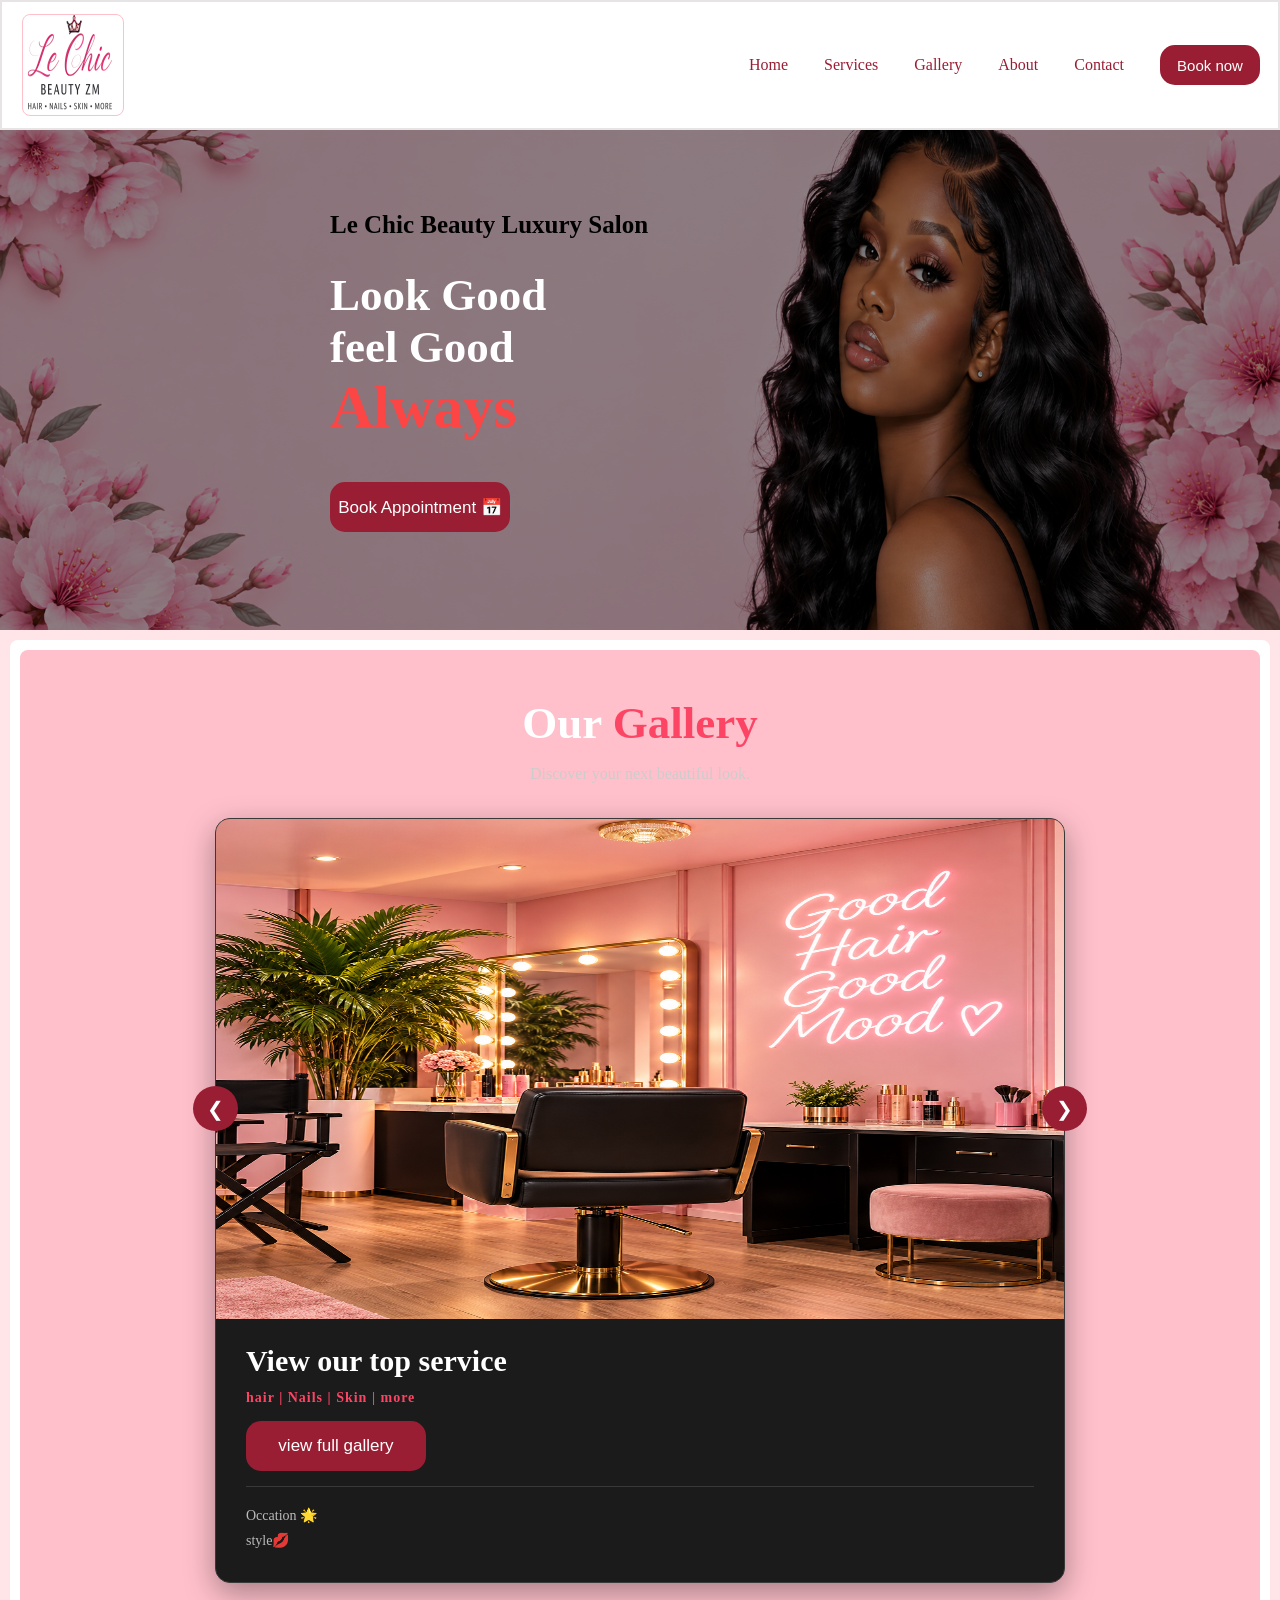
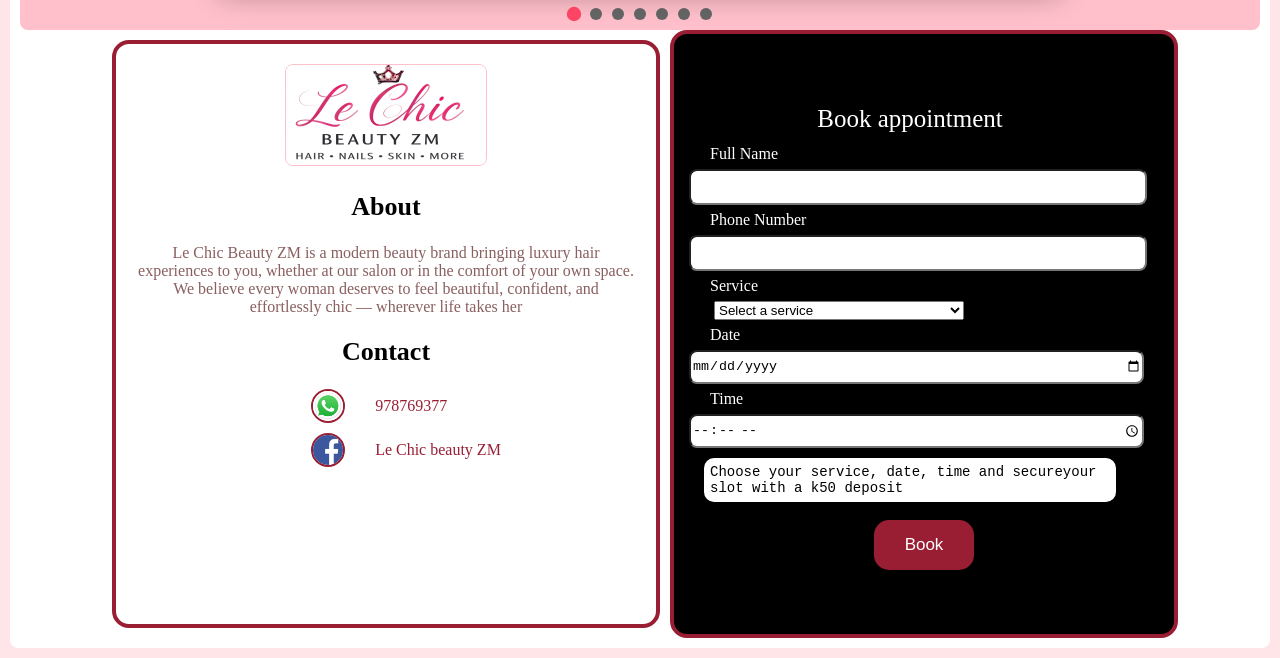
==== index.html @ e34fe9d0 "Add files via upload" ====
<!DOCTYPE html>
<html>
<head>

	<meta charset="utf-8">
	<meta name="viewport" content="width=device-width, initial-scale=1">
	<title>salon</title>
	<link rel="stylesheet" type="text/css" href="Css/nav.css">
	<link rel="stylesheet" type="text/css" href="Css/intro.css">
	<link rel="stylesheet" type="text/css" href="Css/form.css">
	<link rel="stylesheet" type="text/css" href="Css/body.css">
	<link rel="stylesheet" type="text/css" href="Css/slide.css">
</head>
<body>



	<div class="nav">

		<div class="logo">
			
		</div>

		<a href="#bookingForm"><button class="btn4">Book now</button></a>

	<ul>
		<li><a href="#home">Home</a></li>
		<li><a href="#ser">Services</a></li>
		<li><a href="#ga">Gallery</a></li>
		<li><a href="#about">About</a></li>
		<li><a href="#contant">Contact</a></li>
		<li><a href="#bookingForm"><button class="btn3">Book now</button></a></li>
	
	</ul>
	
	<div class="drop">


		<button class="dropbtn">=</button>

		<div class="content">
			<a href="#home">Home</a>
			<a href="#ser">Services</a>
			<a href="#ga">Gallery</a>
			<a href="#about">About</a>
			<a href="#contact">Contact</a>
		</div>

	</div>

	
	</div>
	



	<div class="intro">
		

		<div class="overlay reveal">
			<h2>
				Le Chic Beauty Luxury Salon
			</h2>
			<h1>
				Look Good
				<br>
				feel Good
			</h1>
			<h1 class="style">
				Always
			</h1>

			<a href="#bookingForm"><button class="btn1">Book Appointment 📅 </button></a>
	
		</div>
	</div>




<div class="box1">


	




	
<!-- BEAUTY GALLERY -->
<section class="gallery-section" id="ga">

    <div class="gallery-heading">
        <h2>Our <span>Gallery</span></h2>
        <p>Discover your next beautiful look.</p>
    </div>

    <div class="gallery-wrapper">

        <!-- Previous button -->
        <button class="gallery-btn prev"
                id="prevBtn"
                aria-label="Previous picture">
            &#10094;
        </button>

        <!-- Gallery card -->
        <div class="gallery-card" id="galleryCard">

            <img
                id="galleryImage"
                src="pics/1.png"
                alt="Elegant hairstyle"
            >

            <div class="gallery-info">

                <h3 id="galleryTitle">View our top service</h3>

                <span class="gallery-category"
                      id="galleryCategory">
                    hair | Nails | Skin | more
                </span>

                <p id="galleryDescription">
                    <button class="btn1"> 
						view full gallery
					</button>
                </p>

                <div class="gallery-details">
                    <p id="gallerySuitable">
                      Occation 🌟
                    </p>

                    <p id="galleryDuration">
                        style💋
                    </p>
                </div>

            </div>
        </div>

        <!-- Next button -->
        <button class="gallery-btn next"
                id="nextBtn"
                aria-label="Next picture">
            &#10095;
        </button>

    </div>

    <!-- Navigation dots -->
    <div class="gallery-dots" id="galleryDots"></div>

</section>









	<div class="box3  reveal">
		<center>
		<img src="pics/logo.jpg">

		<h2 class="bok5" id="About">
			About
		</h2>
		<p>
			Le Chic Beauty ZM is a modern beauty 
			brand bringing luxury hair experiences
			to you, whether at our salon or in the
			comfort of your own space. We believe 
			every woman deserves to feel beautiful,
			confident, and
		    effortlessly chic — wherever life takes her
		</p>
		<h2 class="bok5" id="contact">
			Contact
		</h2>
		<ul>
			<li>
				<a href=""> <img src="pics/app.jpg"> <font size="3">978769377</font></a>
				<a href=""> <img src="pics/fb.png"> <font size="3">Le Chic beauty ZM </font></a>
			</li>
		</ul>
	</center>
		
	</div>


	

	<div class="box2  reveal">

		<form id="bookingForm">

			<label class="bok">Book appointment</label>

			<label>Full Name</label>
			<input type="text" id="name" required>
		
			<label>Phone Number</label>
			<input type="tel" id="phone" required>
		
			<label>Service</label>
			<select id="service" required>
				<option value="">Select a service</option>
				<option value="Consultation">Consultation</option>
				<option value="General Appointment">General Appointment</option>
				<option value="Follow-up">Follow-up</option>
			</select>
		
			<label>Date</label>
			<input type="date" id="date" required>
		
			<label>Time</label>
			<input type="time" id="time" required>

			<label class="bok3">
				Choose your service, date, time and secureyour slot with a k50 deposit
			</label>
	<br>	

	<center>
			<button class="btn2" type="submit">
				Book 
			</button>
	</center>
		</form>
	</div>






	<!--<div class="box4  reveal">
		<h2 class="bok5" id="contact">
			Contact
		</h2>
		<ul>
			<li>
				<a href=""> <img src="pics/app.jpg"> <font size="3">0978666213</font></a>
				<a href=""> <img src="pics/fb.png"> <font size="3">Dalitso Shapi</font></a>
			</li>
		</ul>

		<img src="pics/1.png">
		
	</div>-->
	
	
	


</div>














<script>
	
const galleryItems = [



{
        image: "pics/1.jpg",
        title: "gallery",
        category: "BODY WAVE BRAIDS",
        description:
        "",
        suitable:
         "Perfect for: weddings",
        duration:
            "Style: Elegant and sophisticated"
    },

    {
        image: "pics/body wave braids.jpg",
        title: " BODY WAVE BRAID",
        category: "braids",
        description:
        "Neatly styled braids that combine beauty and versatility.",
      
        suitable:
         "Perfect for: weddings",
        duration:
            "Style: Elegant and sophisticated"
    },

    {
        image: "pics/bulky boho braids.jpg",
        title: "Bulky boho braids",
        category: "braids",
        description:
            "Neatly styled braids  fashionable look.",
        suitable:
            "Perfect for: Everyday wear and holidays",
        duration:
            "Style: Protective and versatile"
    },

    {
        image: "pics/island twist.jpg",
        title: "TWIST BRAIDS",
        category: "TWISTS",
        description:
            "ISLAND TWIST BRAIDS giving you a look that is easy to personalise..",
        suitable:
            "Perfect for: Parties and celebrations",
        duration:
            "Style: Soft radiant"
    },



    {
        image: "pics/soft locs.jpg",
        title: "Locs",
        category: "Soft Locs",
        description:
            "Beautifully styled Locs style.",
        suitable:
            "Perfect for: special occasions",
        duration:
            "Style: Elegant and personalised"
    },

    {
        image: "pics/spanish curl braids.jpg",
        title: "Spanish curl braids",
        category: "curl braids",
        description:
            "Beautifully styled braids .",
        suitable:
            "Perfect for: special occasions",
        duration:
            "Style: Elegant and personalised"
    },

    {
        image: "pics/app.jpg",
        title: "Contact",
        category: "0978769377",
        description:
        "",
        suitable:
         "Perfect for: weddings",
        duration:
            "Style: Elegant and sophisticated"
    },







];

let currentSlide = 0;

const galleryImage = document.getElementById("galleryImage");
const galleryTitle = document.getElementById("galleryTitle");
const galleryCategory = document.getElementById("galleryCategory");
const galleryDescription =
    document.getElementById("galleryDescription");
const gallerySuitable = document.getElementById("gallerySuitable");
const galleryDuration = document.getElementById("galleryDuration");
const galleryDots = document.getElementById("galleryDots");

function showSlide(index) {

    currentSlide =
        (index + galleryItems.length) % galleryItems.length;

    const item = galleryItems[currentSlide];

    galleryImage.style.opacity = "0";

    const newImage = new Image();

    newImage.onload = function () {

        galleryImage.src = item.image;
        galleryImage.alt = item.title;

        galleryTitle.textContent = item.title;
        galleryCategory.textContent = item.category;
        galleryDescription.textContent = item.description;
        gallerySuitable.textContent = item.suitable;
        galleryDuration.textContent = item.duration;

        galleryImage.style.opacity = "1";
    };

    newImage.onerror = function () {
        galleryImage.style.opacity = "1";
        console.warn("Could not load gallery image:", item.image);
    };

    newImage.src = item.image;

    // Update the active navigation dot
    document.querySelectorAll(".gallery-dot").forEach(
        (dot, i) => {
            dot.classList.toggle(
                "active",
                i === currentSlide
            );
        }
    );
}

// Automatically create navigation dots
galleryItems.forEach((item, index) => {

    const dot = document.createElement("button");

    dot.className = "gallery-dot";
    dot.setAttribute(
        "aria-label",
        "Show gallery picture " + (index + 1)
    );

    dot.addEventListener("click", function () {
        showSlide(index);
    });

    galleryDots.appendChild(dot);
});

// Previous and next buttons
document.getElementById("prevBtn").addEventListener(
    "click",
    function () {
        showSlide(currentSlide - 1);
    }
);

document.getElementById("nextBtn").addEventListener(
    "click",
    function () {
        showSlide(currentSlide + 1);
    }
);

// Swipe support for phones and tablets
const galleryCard = document.getElementById("galleryCard");

let touchStartX = 0;
let touchStartY = 0;

galleryCard.addEventListener("touchstart", function (event) {
    touchStartX = event.changedTouches[0].clientX;
    touchStartY = event.changedTouches[0].clientY;
}, { passive: true });

galleryCard.addEventListener("touchend", function (event) {

    const touchEndX = event.changedTouches[0].clientX;
    const touchEndY = event.changedTouches[0].clientY;

    const differenceX = touchEndX - touchStartX;
    const differenceY = touchEndY - touchStartY;

    // Only change slides for a clear horizontal swipe
    if (
        Math.abs(differenceX) > 50 &&
        Math.abs(differenceX) > Math.abs(differenceY)
    ) {
        showSlide(
            currentSlide + (differenceX < 0 ? 1 : -1)
        );
    }
}, { passive: true });

// Display the first gallery picture
showSlide(0);

</script>






















	
	<script>
	
	
		document.getElementById("bookingForm").addEventListener("submit", function(e) {
	
			e.preventDefault();
		
			const name = document.getElementById("name").value;
			const phone = document.getElementById("phone").value;
			const service = document.getElementById("service").value;
			const date = document.getElementById("date").value;
			const time = document.getElementById("time").value;
		
			const whatsappNumber = "260978769377";
		
			const text = `
		Hello, I would like to book an appointment.
		
		Name: ${name}
		Phone: ${phone}
		Service: ${service}
		Date: ${date}
		Time: ${time}
		
		Please confirm my appointment.
		`;
		
			const whatsappURL =
				`https://wa.me/${whatsappNumber}?text=${encodeURIComponent(text)}`;
		
			window.open(whatsappURL, "_blank");
		});
	



	</script>



<script>
	
	const observer = new IntersectionObserver((entries) => {
		entries.forEach((entry) => {
			if (entry.isIntersecting) {
				entry.target.classList.add("active");
			}
		});
	}, {
		threshold: 0.15
	});
	
	document.querySelectorAll(".reveal").forEach((element) => {
		observer.observe(element);
	});
	</script>
	



</body>
</html>
---- Css/nav.css ----
.nav{
	display: flex;
	justify-content: space-between;
	align-items: center;
	background: white;
    width: 100%;
    height: 130px;
    border: 2px solid rgb(230, 228, 228);
	position: relative;
    z-index: 1000;
    box-sizing: border-box;
}

.nav ul{
    display: flex; 
	justify-content: center;
	align-items: center;
}

.nav ul li{
    margin: 18px;
    list-style: none;
}

.nav ul li a{
    text-decoration: none;
	color: rgb(153, 30, 51);
	transition: 0.2s ease-in-out;

}
.nav ul li a:hover{
	color: white;
	background: rgb(153, 30, 51);
	border-radius: 2px;
	padding: 1px;
	padding-right: 6px 6px;
	text-transform: uppercase;
}

.nav ul li .btn3{
	width: 100px;
    height: 40px;
    background-color: rgb(153, 30, 51);
    border: 0;
    color: white;
    font-size: 15px;
    border-radius: 15px;
    transition: 0.2s ease-in-out;
}

.nav ul li .btn3:hover{
    background: white;
    color: black;
    border: 1px solid rgb(153, 30, 51);
 }






.logo{
    margin-left: 20px;
    width: 100px;
    height: 100px;
    background-image: url("../pics/logo.jpg");
    background-size: contain;
    background-position: center;
	border: 1px solid pink;
	border-radius: 8px;
}



.drop{
	position: relative;
	display:inline-block;
	z-index: 1001;
}

.dropbtn{
	position: relative;
    z-index: 1002;

    margin-right: 20px;
	background:  rgb(153, 30, 51);
	color: white;
	padding: 15px 50px;
	font-size: 16px;
	border: 1px solid white;
	border-radius: 15px;
	cursor: pointer;
	transition: 0.2s;
}

.dropbtn:hover{
	border: 1px solid black;
	background: white;
	color: rgb(0, 0, 0);
}

.content{
	display: none;
	position: absolute;
	background:  rgb(153, 30, 51);
	min-width: 108px;
	min-height: 100px;
	border: 1px solid white;


}

.content a{
	color: white;
	padding: 10px 15px;
	text-decoration: none;
	display: block;
	text-align: left;
	transition: 1s;
}

.content a:hover{
	background: white;
	color: black;
	transition: 1s;
}


.drop:hover .content{
	display: block;
}





@media screen and (min-width: 800px) and (max-width: 1700px) {
 
    .drop{
		display: none;
        transform: none;	
	}
	.btn4{
		display: none;
		transform: none;
	}
}




@media screen and (max-width: 799px) {
 
    .nav ul{
		display: none;
        transform: none;	
	}

.nav .btn4{
	    width: 60px;
		height: 30px;
		background-color: rgb(153, 30, 51);
		border: 0;
		color: white;
		font-size: 10px;
		border-radius: 15px;
		transition: 0.2s ease-in-out;
	}
}






@media (max-width:370px)
{
	.dropbtn{
		padding: 4px 10px;
		
	}

	.logo{
	color: white;
	font-weight: bold;
	font-size: 1.0em;
    }


}


@media (max-width:390px)
{
	.dropbtn{
		padding: 6px 20px;
		
	}

	.logo{
	color: white;
	font-weight: bold;
	font-size: 1.1em;
    }


}




@media (max-width:564px)
{
	.dropbtn{
		padding: 10px 35px;
		border-radius: 8px;
		
	}

	.content{
		margin-right: 50px;
		min-width: 180px;
		min-height: 100px;
		border: 1px solid white;
	
	
	}

	.logo{
		margin-left: 20px;
		width: 80px;
		height: 80px;

	
    }
	.nav{
		height: 100px;
	}


}


@media (max-width:464px)
{
	.dropbtn{
		padding: 6px 30px;
		
	}




}

@media (max-width:394px)
{
	.dropbtn{
		padding: 8px 35px;
		
	}

	.content{
		margin-right: 50px;
		min-width: 60px;
		min-height: 100px;
		border: 1px solid white;
	}
	
	.logo{
		margin-left: 20px;
		width: 60px;
		height: 60px;

	
    }
	.nav{
		height: 80px;
	}



}



@media (max-width:354px)
{
	.dropbtn{
		padding: 8px 30px;
		
	}

	.content{
		margin-right: 50px;
		min-width: 60px;
		min-height: 100px;
		border: 1px solid white;
	}
	
	.logo{
		margin-left: 20px;
		width: 50px;
		height: 50px;

	
    }
	.nav{
		height: 80px;
	}



}
---- Css/intro.css ----
.intro {
    position: relative;
    width: 100%;
    height: 500px;

    background-image: url("../pics/back2.png");
    background-size: cover;
    background-position: center;
    background-color: black;

    overflow: hidden;
}

/* Dark layer over the background image only */
.intro::before {
    content: "";
    position: absolute;
    inset: 0;

    background: rgba(0, 0, 0, 0.45);

    z-index: 1;
}

/* Text and button overlay */
.overlay {
    position: absolute;
    top: 30px;
    left: 300px;
    transform: translateY(-50%);

    padding: 30px;
    z-index: 2;

    max-width: 80%;
    box-sizing: border-box;
}






h1{
    font-family: Castellar;
    font-size: 45px;
    color: white;
}

h2{
    color: rgb(0, 0, 0);
    font-family: Cambria Math;
    font-size: 25px;
}

.style{
    margin-top: -30px;
    color: rgb(252, 69, 69);
    font-family: Segoe Script;
    font-size: 60px;
}


.btn1{
    width: 180px;
    height: 50px;
    background-color: rgb(153, 30, 51);
    border: 0;
    color: white;
    font-size: 17px;
    border-radius: 15px;
    transition: 0.2s ease-in-out;
}

 .btn1:hover{
    background: white;
    color: black;
    border: 2px solid rgb(153, 30, 51);
 }


/* Initial animation state */
.reveal {
    opacity: 0;
    transform: translateY(40px);
    transition:
        opacity 0.8s ease,
        transform 0.8s ease;
}

/* Final state */
.reveal.active {
    opacity: 1;
    transform: translateY(0);
}





@media (max-width:1080px){

 
    .overlay{
        position: absolute;
        top: 30px;
        left: 200px;
    
    }
    h1{
        font-family: Castellar;
        font-size: 40px;
    }
    
    h2{
        font-family: Cambria Math;
        font-size: 20px;
    }
    
    .style{
        color: rgb(252, 69, 69);
        font-family: Segoe Script;
        font-size: 60px;
    }
    
}







@media (max-width:820px){

 
    .overlay{
        position: absolute;
        top: 30;
        left: 150px;
    
    }
    h1{
        font-family: Castellar;
        font-size: 40px;
    }
    
    h2{
        font-family: Cambria Math;
        font-size: 20px;
    }
    
    .style{
        color: rgb(252, 69, 69);
        font-family: Segoe Script;
        font-size: 60px;
    }
    
}




@media (max-width:770px){
    .intro{
        min-width: 80%;
        width: 100%;
        height: 500px;
        background-image: url("../pics/back1.png");
        background-size: cover;
        background-position: center;
    }

    .overlay{
        position: absolute;
        top: 30px;
        left: 5%;
    
    }
    h1{
        font-family: Castellar;
        font-size: 35px;
    }
    
    h2{
        font-family: Cambria Math;
        font-size: 20px;
    }
    
    .style{
        color: rgb(252, 69, 69);
        font-family: Segoe Script;
        font-size: 60px;
    }


    
}



@media (max-width:584px){
    .intro{
        min-width: 80%;
        width: 100%;
        height: 470px;
        background-image: url("../pics/back1.png");
        background-size: cover;
        background-position: center;
    }

    .overlay{
        position: absolute;
        top: 30px;
        left: 4%;
    
    }
    h1{
        font-family: Castellar;
        font-size: 30px;
    }
    
    h2{
        font-family: Cambria Math;
        font-size: 15px;
    }
    
    .style{
        color: rgb(252, 69, 69);
        font-family: Segoe Script;
        font-size: 50px;
    }

    .btn1{
        width: 150px;
        height: 45px;
        font-size: 14px;
    
    }


 
}





@media (max-width:534px){
    .intro{
        min-width: 80%;
        width: 100%;
        height: 440px;
        background-image: url("../pics/back1.png");
        background-size: cover;
        background-position: center;
    }

    .overlay{
        position: absolute;
        top: 35px;
        left: 0;
    
    }
    h1{
        font-family: Castellar;
        font-size: 25px;
    }
    
    h2{
        font-family: Cambria Math;
        font-size: 15px;
    }
    
    .style{
        color: rgb(252, 69, 69);
        font-family: Segoe Script;
        font-size: 40px;
    }

 
}



@media (max-width:474px){
    .intro{
        min-width: 80%;
        width: 100%;
        height: 430px;
        background-image: url("../pics/back1.png");
        background-size: cover;
        background-position: center;
    }

    .overlay{
        position: absolute;
        top: 35px;
        left: 0;
    
    }
    h1{
        font-family: Castellar;
        font-size: 20px;
    }
    
    h2{
        font-family: Cambria Math;
        font-size: 10px;
    }
    
    .style{
        color: rgb(252, 69, 69);
        font-family: Segoe Script;
        font-size: 30px;
        margin-top: -20px;
    }

    
    .btn1{
        width: 130px;
        height: 45px;
        font-size: 12px;
    
    }

 
}




@media (max-width:404px){
    .intro{
        min-width: 80%;
        width: 100%;
        height: 400px;
        background-image: url("../pics/back1.png");
        background-size: cover;
        background-position: center;
    }

    .overlay{
        position: absolute;
        top: 80px;
        left: 0;
    
    }
    h1{
        font-family: Castellar;
        font-size: 18px;
    }
    
    h2{
        font-family: Cambria Math;
        font-size: 11px;
    }
    
    .style{
        color: rgb(252, 69, 69);
        font-family: Segoe Script;
        font-size: 30px;
        margin-top: -18px;
    }

    
    .btn1{
        width: 130px;
        height: 30px;
        font-size: 10px;
    
    }

 
}



@media (max-width:380px){
    .intro{
        min-width: 80%;
        width: 100%;
        height: 450px;
        background-image: url("../pics/back1.png");
        background-size: cover;
        background-position: center;
    }

    .overlay{
        position: absolute;
        top: 100px;
        left: 1px;
    
    }
    h1{
        font-family: Castellar;
        font-size: 18px;
    }
    
    h2{
        font-family: Cambria Math;
        font-size: 10px;
    }
    
    .style{
        color: rgb(252, 69, 69);
        font-family: Segoe Script;
        font-size: 25px;
        margin-top: -10px;
    }

    
    .btn1{
        width: 110px;
        height: 35px;
        font-size: 10px;
        margin-left: -10px;
        margin-top: -10px;
    
    }

 
}
---- Css/form.css ----
.box1{
    display: flex;
    justify-content: center;
    flex-wrap: wrap;
    margin-top: 15px;
    margin-left: 5px;
    margin: 10px;
    background: white;
    border-radius: 8px;
    padding: 10px;

}

.box2{
    max-width: 500px;
    border: 4px solid rgb(153, 30, 51);
    display: flex;
    justify-content: center;
    align-items: center;
    border-radius: 17px;
    height: 600px;
    background-color: rgb(0, 0, 0);
    color: white;
}

.box3{
    display: inline-block;
    justify-self: center;
    align-items: center;
    padding: 20px;
    margin: 10px;
    max-width: 500px;
    background: rgb(255, 255, 255);
    color: rgb(138, 95, 95);
    border: 4px solid rgb(153, 30, 51);
    border-radius: 17px;
}

.box3 img{
    border: 1px solid pink;
    border-radius: 8px;
}

.box3 ul{
    display: grid;
    justify-content: center;
    align-items: center;

}

.box3 ul li{
    list-style: none;
    display: grid;
    gap: 10px;
}

.box3 ul li a{
    text-decoration: none;
    display: flex;
    align-items: center;
    gap: 30px;
    color: rgb(153, 30, 51);
}

.box3 ul li a img{
    width: 30px;
    height: 30px;
    border-radius: 80px;
    border: 2px solid rgb(153, 30, 51) ;
}



.box3 img{
    width: 200px;
    height: 100px;

}

.box3 .bok5{
    font-size: 26px;
}

.bok{
    display: flex;
    justify-content: center;
    font-family: Cambria Math;
    font-size: 25px;
}

.bok2{

    font-family: Cambria Math;
    font-size: 14px;
    width: 399px;
}

.bok3{
    display: flex;
    justify-content: center;
    align-items: center;
    background: white;
    margin-top: 10px;
    border-radius: 10px;
    color: black;
    font-family: 'Courier New';
    font-size: 14px;
    width: 399px;
}

.box2 form{
    display: grid;

}

.box2 form .btn2{
    width: 100px;
    height: 50px;
    background-color: rgb(153, 30, 51);
    border: 0;
    font-size: 17px;
    border-radius: 15px;
    color: white;
    transition: 0.2s ease-in-out;

}

.box2 form .btn2:hover{
    background: white;
    color: black;
    border: 1px solid black;
 }


.box2 form label{
    padding: 6px;
}

.box2 label{
    width: 80%;
    margin-left: 30px;
}

.box2 input{
    width: 90%;
    height: 30px;
    margin-left: 15px;
    border-radius: 8px;
    background: white ;
    color: black;

}

.box2 select{
    width: 50%;
    margin-left: 40px;
}


.box2 textarea{
    width: 50%;
    margin-left: 40px;
}




/* Initial animation state */
.reveal {
    opacity: 0;
    transform: translateY(40px);
    transition:
        opacity 0.8s ease,
        transform 0.8s ease;
}

/* Final state */
.reveal.active {
    opacity: 1;
    transform: translateY(0);
}
---- Css/body.css ----
body{
    background: rgb(255, 228, 232);
    padding: 0;
    margin: 0;
}

html {
    scroll-behavior: smooth;
}

.box2 form{
    scroll-margin-top: 1px;
}

p, a{
    font-family:  Calibri;
}
---- Css/slide.css ----
/* =========================
   GALLERY SECTION
========================= */

.gallery-section {
    width: 100%;
    box-sizing: border-box;
    padding: 10px 20px;
    background: pink;
    border-radius: 8px;
    color: white;
    overflow: hidden;
}

.gallery-heading {
    text-align: center;
    margin-bottom: 35px;
}

.gallery-heading h2 {
    font-family: Georgia, serif;
    font-size: clamp(30px, 5vw, 45px);
    color: white;
    margin-bottom: 10px;
}

.gallery-heading h2 span {
    color: rgb(252, 69, 100);
    font-family: "Segoe Script", cursive;
}

.gallery-heading p {
    color: #cccccc;
    font-size: 16px;
}

/* =========================
   GALLERY CARD
========================= */

.gallery-wrapper {
    position: relative;
    width: 100%;
    max-width: 850px;
    margin: 0 auto;
    display: flex;
    align-items: center;
    justify-content: center;
}

.gallery-card {
    width: 100%;
    background: #1b1b1b;
    border: 1px solid #393939;
    border-radius: 15px;
    overflow: hidden;
    box-shadow: 0 10px 30px rgba(0, 0, 0, 0.35);
}

.gallery-card img {
    display: block;
    width: 100%;
    height: 500px;
    object-fit: center;
    object-position: center;
    transition: opacity 0.25s ease;
    touch-action: pan-y;
}

.gallery-info {
    padding: 25px 30px;
}

.gallery-info h3 {
    margin: 0 0 10px;
    font-family: Georgia, serif;
    font-size: 30px;
    color: white;
}

.gallery-category {
    color: rgb(252, 69, 100);
    font-size: 14px;
    font-weight: bold;
    letter-spacing: 1px;
}

.gallery-info > p {
    color: #dddddd;
    line-height: 1.7;
    font-size: 16px;
    margin: 15px 0;
}

.gallery-details {
    border-top: 1px solid #393939;
    padding-top: 12px;
    margin-top: 15px;
}

.gallery-details p {
    color: #bbbbbb;
    font-size: 14px;
    margin: 8px 0;
}

/* =========================
   PREVIOUS/NEXT BUTTONS
========================= */

.gallery-btn {
    position: absolute;
    top: 35%;
    z-index: 2;

    width: 45px;
    height: 45px;
    border: none;
    border-radius: 50%;

    background: rgb(153, 30, 51);
    color: white;
    font-size: 20px;
    cursor: pointer;

    transition: 0.25s ease;
}

.gallery-btn:hover {
    background: white;
    color: rgb(153, 30, 51);
}

.gallery-btn.prev {
    left: -22px;
}

.gallery-btn.next {
    right: -22px;
}

/* =========================
   NAVIGATION DOTS
========================= */

.gallery-dots {
    display: flex;
    justify-content: center;
    align-items: center;
    gap: 10px;
    margin-top: 25px;
}

.gallery-dot {
    width: 12px;
    height: 12px;
    padding: 0;
    border: none;
    border-radius: 50%;
    background: #666666;
    cursor: pointer;
}

.gallery-dot.active {
    background: rgb(252, 69, 100);
    transform: scale(1.2);
}

/* =========================
   TABLETS AND PHONES
========================= */

@media (max-width: 600px) {

    .gallery-section {
        padding: 40px 25px;
    }

    .gallery-heading {
        margin-bottom: 25px;
    }

    .gallery-heading p {
        font-size: 14px;
    }

    .gallery-card img {
        height: 280px;
    }

    .gallery-info {
        padding: 18px;
    }

    .gallery-info h3 {
        font-size: 24px;
    }

    .gallery-info > p {
        font-size: 14px;
    }

    .gallery-btn {
        width: 34px;
        height: 34px;
        font-size: 15px;
    }

    .gallery-btn.prev {
        left: -17px;
    }

    .gallery-btn.next {
        right: -17px;
    }
}

@media (max-width: 380px) {

    .gallery-section {
        padding: 35px 20px;
    }

    .gallery-card img {
        height: 230px;
    }

    .gallery-info {
        padding: 14px;
    }

    .gallery-info h3 {
        font-size: 21px;
    }
}
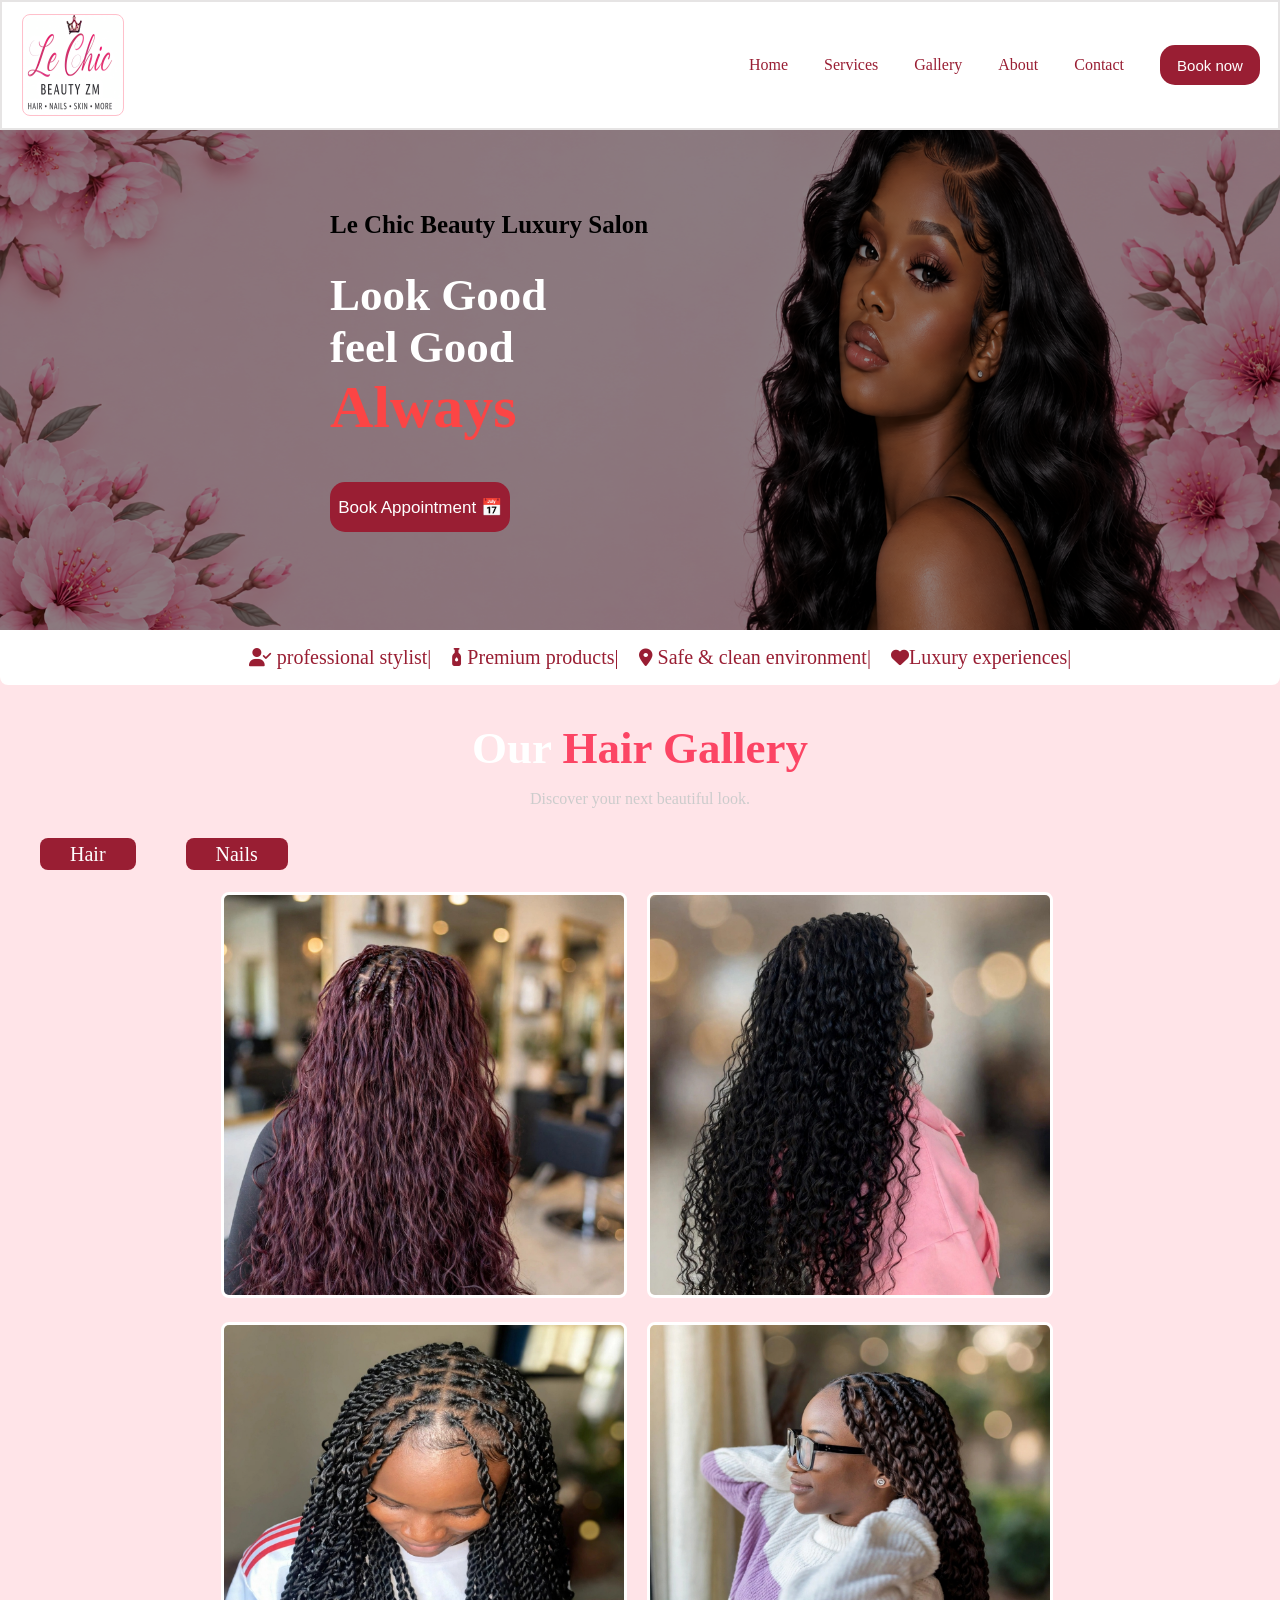
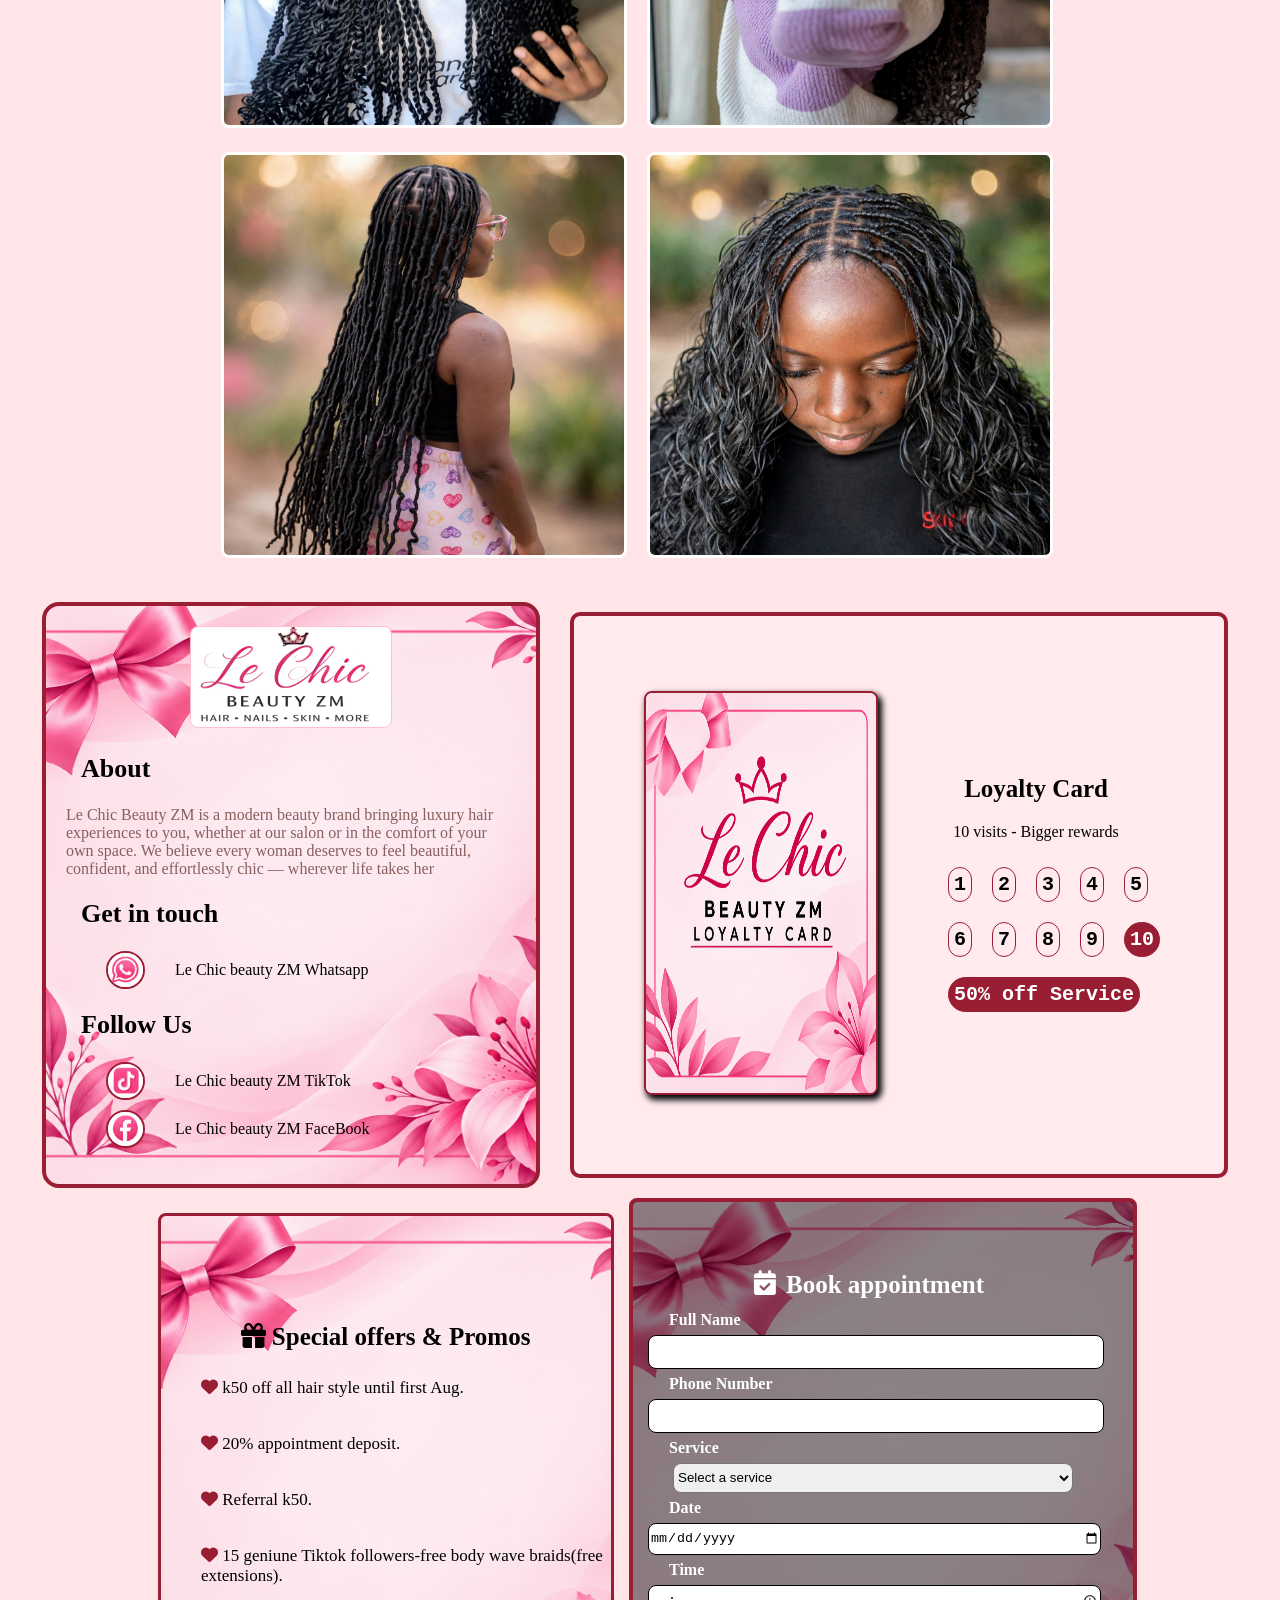
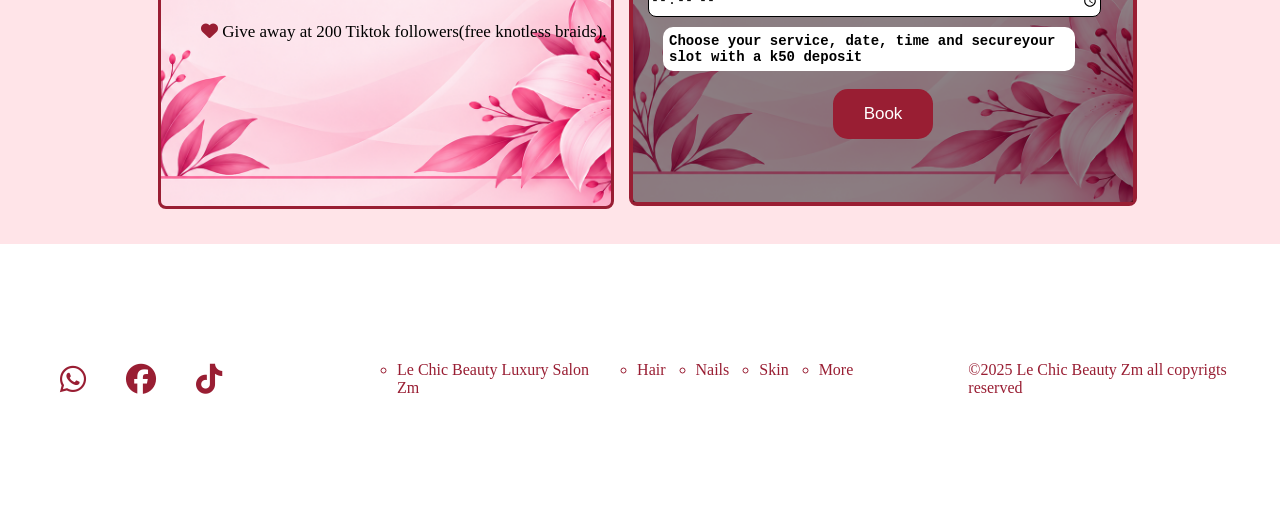
==== commit 4402284b: "Add files via upload" ====
--- a/index.html
+++ b/index.html
@@ -10,6 +10,14 @@
 	<link rel="stylesheet" type="text/css" href="Css/form.css">
 	<link rel="stylesheet" type="text/css" href="Css/body.css">
 	<link rel="stylesheet" type="text/css" href="Css/slide.css">
+    <link rel="stylesheet" type="text/css" href="Css/banner.css">
+    <link rel="stylesheet" type="text/css" href="Css/bottombar.css">
+    <link rel="stylesheet" type="text/css" href="Css/active.css">
+    <link rel="stylesheet" type="text/css" href="Css/card.css">
+    <link rel="stylesheet" type="text/css" href="Css/footer.css">
+    <link rel="stylesheet"href="https://cdnjs.cloudflare.com/ajax/libs/font-awesome/6.5.2/css/all.min.css">
+
+
 </head>
 <body>
 
@@ -17,7 +25,7 @@
 
 	<div class="nav">
 
-		<div class="logo">
+		<div class="logo" id="home">
 			
 		</div>
 
@@ -75,6 +83,169 @@
 		</div>
 	</div>
 
+<div class="bana reveal">
+    <ul>
+        <li>
+        <i class="fa-solid fa-user-check"></i> professional stylist|
+        </li>
+
+        <li>
+            <i class="fa-solid fa-bottle-droplet"></i> Premium products|
+        </li>
+
+        <li>
+            <i class="fa-solid fa-location-dot"></i> Safe & clean environment|
+        </li>
+
+        <li>
+            <i class="fa-solid fa-heart"></i>Luxury experiences|
+        </li>
+    </ul>
+
+</div>
+
+
+
+
+
+
+
+
+
+
+
+
+
+
+<div class="page active" id="page1">
+
+
+<div class="galleryfull reveal">
+
+    <div class="gallery-heading">
+        <h2>Our <span>Hair Gallery</span></h2>
+        <p>Discover your next beautiful look.</p>
+    </div>
+
+    <ul>
+        <li>
+            <a href="" onclick="goToPage('page1'); return false;">Hair</a>
+
+        </li>
+        <li>
+            <a href="" onclick="goToPage('page2'); return false">Nails</a>
+        </li>
+      
+    </ul>
+
+ 
+
+        <div class="galleryfull2">
+
+                    <div class="con">
+                        <img src="pics/body wave braids.jpg">
+                    <div class="lap">body wave braids</div>
+                    </div>
+
+                    <div class="con">
+                        <img src="pics/bulky boho braids.jpg">
+                    <div class="lap">bulky boho braids</div>
+                    </div>
+
+                    <div class="con">
+                        <img src="pics/island twist 2.jpg">
+                    <div class="lap">island twist 2</div>
+                    </div>
+
+                    <div class="con">
+                        <img src="pics/island twist.jpg">
+                    <div class="lap">island twist</div>
+                    </div>
+
+                    <div class="con">
+                        <img src="pics/soft locs.jpg">
+                    <div class="lap">soft locs</div>
+                    </div>
+
+                    <div class="con">
+                        <img src="pics/spanish curl braids.jpg">
+                    <div class="lap">spanish curl braids</div>
+                    </div>
+
+     </div>
+    
+
+</div>
+
+
+</div>
+
+
+
+<div class="page" id="page2">
+
+    <div class="galleryfull">
+        <div class="gallery-heading">
+            <h2>Our <span>Nail Gallery</span></h2>
+            <p>Explore beautiful nail designs.</p>
+        </div>
+
+        <ul>
+            <li><a href="#page1" onclick="goToPage('page1'); return false;">Hair</a></li>
+            <li><a href="#page2" onclick="goToPage('page2'); return false;">Nails</a></li>
+        </ul>
+
+        <div class="galleryfull2">
+
+            <div class="con2">
+                <img class="nails" src="pics/Pink & Burgundy Nail Spa Gallery.png" alt="Nail design">
+                
+            </div>
+
+
+        </div>
+    </div>
+</div>
+
+
+
+
+
+
+
+
+
+
+
+
+
+
+
+
+
+
+
+
+
+
+
+
+
+
+
+
+
+
+
+
+
+
+
+
+
+
+
+
 
 
 
@@ -82,18 +253,17 @@
 
 
 	
-
-
-
-
-	
-<!-- BEAUTY GALLERY -->
+<!-- BEAUTY small GALLERY -->
 <section class="gallery-section" id="ga">
 
     <div class="gallery-heading">
         <h2>Our <span>Gallery</span></h2>
         <p>Discover your next beautiful look.</p>
     </div>
+
+   
+
+
 
     <div class="gallery-wrapper">
 
@@ -142,9 +312,7 @@
         </div>
 
         <!-- Next button -->
-        <button class="gallery-btn next"
-                id="nextBtn"
-                aria-label="Next picture">
+        <button class="gallery-btn next" id="nextBtn" aria-label="Next picture">
             &#10095;
         </button>
 
@@ -163,9 +331,21 @@
 
 
 
+
+
+
+
+
+
+
+<!---About-->
+
+
 	<div class="box3  reveal">
-		<center>
-		<img src="pics/logo.jpg">
+<center>
+    <img src="pics/logo.jpg">
+</center>
+		
 
 		<h2 class="bok5" id="About">
 			About
@@ -180,26 +360,146 @@
 		    effortlessly chic — wherever life takes her
 		</p>
 		<h2 class="bok5" id="contact">
-			Contact
+			Get in touch
 		</h2>
 		<ul>
 			<li>
-				<a href=""> <img src="pics/app.jpg"> <font size="3">978769377</font></a>
-				<a href=""> <img src="pics/fb.png"> <font size="3">Le Chic beauty ZM </font></a>
+                <a href="https://wa.me/260978769377?text=Hello%2C%20I%20would%20like%20to%20book%20an%20appointment"
+   target="_blank" target="_blank"><img src="pics/app.png"><font size="3">Le Chic beauty ZM Whatsapp</font></a>
 			</li>
 		</ul>
-	</center>
+
+        <h2 class="bok5" id="contact">
+			Follow Us
+		</h2>
+        <ul>
+			<li>
+  
+				<a href="https://www.tiktok.com/@le.chic.beauty.zm?_r=1&_t=ZS-9AUypLdZ4Ec"> <img src="pics/tiktok.png"> <font size="3">Le Chic beauty ZM TikTok</font></a>
+				<a href="https://www.facebook.com/share/19dxV8YkMj/?mibextid=wwXIfr"> <img src="pics/fb.png"> <font size="3">Le Chic beauty ZM FaceBook</font></a>
+
+			</li>
+		</ul>
+
+
 		
 	</div>
 
 
+
+
+
+
+
+<!---loyalty card-->
+
+
+
+
+    <div class="box4 reveal">
+ <div class="left">
+    <img src="pics/Elegant Pink Beauty Loyalty Card.png">
+ </div>
+            
+<div class="right">
+    <center>
+        <h2>Loyalty Card</h2>
+        <p>10 visits - Bigger rewards</p>
+    </center>
+   
+
+    <ul>
+     
+       <li>1</li>
+       <li>2</li>
+       <li>3</li>
+       <li>4</li>
+       <li>5</li>
+       <li>6</li>
+       <li>7</li>
+       <li>8</li>
+       <li>9</li>
+       <li class="end"> 10</li>
+       <li class="end">50% off Service</li>
+       
+
+    </ul>
+</div>
+ 
+                       
+            </div>
+
+
+
+
+
+
+
+
+
+
+
+
+
+        
+            
+            <div class="box5 reveal">
+                        <h2 class="bok5" >
+                            <i class="fa-solid fa-gift"></i> 
+                            Special offers & Promos
+                        </h2>
+                        <br>
+                        <br>
+                        <ul>
+                            <li>
+                             <i class="fa-solid fa-heart"></i>
+                            k50 off all hair style until first Aug.
+                            </li>
+                            <br>
+                            <br>
+                            <li><i class="fa-solid fa-heart"></i>
+                                20% appointment deposit.
+                            </li>
+                            <br>
+                            <br>
+                            <li><i class="fa-solid fa-heart"></i>
+                                Referral k50.
+                            </li>
+                            <br>
+                            <br>
+                            <li><i class="fa-solid fa-heart"></i>
+                                15 geniune Tiktok followers-free body wave braids(free extensions).
+                            </li>
+                            <br>
+                            <br>
+                            <li><i class="fa-solid fa-heart"></i>
+                                Give away at 200 Tiktok followers(free knotless braids).
+                            </li>
+                        </ul>
+                        
+                
+                
+                        
+            </div>
+                
+
+
+
+
+
+
+
+
+
+
+
 	
 
 	<div class="box2  reveal">
 
 		<form id="bookingForm">
 
-			<label class="bok">Book appointment</label>
+			<label class="bok"><i class="fa-solid fa-calendar-check"></i> Book appointment</label>
 
 			<label>Full Name</label>
 			<input type="text" id="name" required>
@@ -210,9 +510,24 @@
 			<label>Service</label>
 			<select id="service" required>
 				<option value="">Select a service</option>
-				<option value="Consultation">Consultation</option>
-				<option value="General Appointment">General Appointment</option>
-				<option value="Follow-up">Follow-up</option>
+				<option value="Consultation">Knotless braids</option>
+				<option value="General Appointment">Jumbo knotless braids</option>
+				<option value="Follow-up">Boho braids</option>
+                <option value="Follow-up">Island twists </option>
+                <option value="Follow-up">Fulani braids</option>
+                <option value="Follow-up">Straight-back cornrows</option>
+                <option value="Follow-up">Straight- up cornrows</option>
+                <option value="Follow-up">Cocotwist braids</option>
+                <option value="Follow-up">Blended braids</option>
+                <option value="Follow-up">Kids' braids</option>
+                <option value="Follow-up">Body wave braids</option>
+                <option value="Follow-up">Italian curl braids</option>
+                <option value="Follow-up">Spanish curls</option>
+                <option value="Follow-up">Locs</option>
+                <option value="Follow-up">Sew ins</option>
+
+                
+
 			</select>
 		
 			<label>Date</label>
@@ -253,15 +568,80 @@
 		<img src="pics/1.png">
 		
 	</div>-->
-	
-	
-	
-
+
+
+
+    
+<nav class="bottom-nav">
+    <a href="#">
+        <i class="fa-solid fa-home"></i>
+        <span>home</span>
+    </a>
+    <a href="#About">
+        <i class="fa-solid fa-question"></i>
+        <span>About</span>
+    </a>
+
+    <a href="#ga">
+        <i class="fa-solid fa-image"></i>
+        <span>Gallery</span>
+    </a>
+
+    <a href="#bookingForm">
+        <i class="fa-solid fa-calendar-check"></i>
+        <span>Booking</span>
+    </a>
+
+    <a href="https://wa.me/260978769377" target="_blank">
+        <i class="fa-brands fa-whatsapp"></i>
+        <span>WhatsApp</span>
+    </a>
+</nav>
+	
+	
 
 </div>
 
 
 
+
+
+<!--footer-->
+
+
+
+
+
+
+<footer> 
+    <ul>
+        <li>
+            <a href="https://wa.me/260978769377?text=Hello%2C%20I%20would%20like%20to%20book%20an%20appointment"
+            target="_blank" target="_blank"><i class="fa-brands fa-whatsapp"></i></a>
+        </li>
+        <li>
+            <a href="https://www.facebook.com/share/19dxV8YkMj/?mibextid=wwXIfr"
+            target="_blank" target="_blank"><i class="fa-brands fa-facebook"></i></a>
+        </li>
+        <li>
+            <a href="https://www.tiktok.com/@le.chic.beauty.zm?_r=1&_t=ZS-9AUypLdZ4Ec"
+            target="_blank" target="_blank"><i class="fa-brands fa-tiktok"></i></a>
+        </li>
+    </ul>
+
+    <div class="nam">
+    <ul>
+        <li>Le Chic Beauty Luxury Salon Zm</li> 
+        <li>Hair</li>
+         <li>Nails</li>
+          <li>Skin</li>
+          <li>More</li>
+        </ul>
+    </div>
+
+    <div class="nam"><p> &copy2025 Le Chic Beauty Zm  all copyrigts reserved</p></div>
+
+</footer>
 
 
 
@@ -355,16 +735,31 @@
     },
 
     {
-        image: "pics/app.jpg",
-        title: "Contact",
-        category: "0978769377",
+        image: "pics/Pink & Burgundy Nail Spa Gallery.png",
+        title: "Nails",
+        category: "Nails",
         description:
-        "",
+            "nails.",
         suitable:
-         "Perfect for: weddings",
+            "more nails",
         duration:
-            "Style: Elegant and sophisticated"
+            "Style: Elegant and personalised"
     },
+
+
+    {
+        image: "pics/Elegant Pink Beauty Loyalty Card.png",
+        title: "",
+        category: "Get a Loyalty card after 9 visits",
+        description:
+            " with special Offer and promos",
+        suitable:
+            "💋💋💋💋",
+        duration:
+            "🌟🌟🌟🌟🌟"
+    }
+
+  
 
 
 
@@ -576,6 +971,40 @@
 	</script>
 	
 
+<script>
+    
+
+    function goToPage(pageId) {
+
+        // Find all gallery sections
+        const pages = document.querySelectorAll('.page');
+    
+        // Hide every section
+        pages.forEach(function(page) {
+            page.classList.remove('active');
+        });
+    
+        // Show the selected section
+        const selectedPage = document.getElementById(pageId);
+    
+        if (selectedPage) {
+            selectedPage.classList.add('active');
+        }
+    
+        // Highlight the selected category
+        document.querySelectorAll('.gallery-nav a').forEach(function(link) {
+            link.classList.remove('selected');
+    
+            if (link.getAttribute('href') === '#' + pageId) {
+                link.classList.add('selected');
+            }
+        });
+    }
+    
+</script>
+
+
+
 
 
 </body>
--- a/Css/nav.css
+++ b/Css/nav.css
@@ -107,8 +107,6 @@
 	min-width: 108px;
 	min-height: 100px;
 	border: 1px solid white;
-
-
 }
 
 .content a{
--- a/Css/form.css
+++ b/Css/form.css
@@ -5,11 +5,14 @@
     margin-top: 15px;
     margin-left: 5px;
     margin: 10px;
-    background: white;
+    
     border-radius: 8px;
     padding: 10px;
 
 }
+
+
+
 
 .box2{
     max-width: 500px;
@@ -19,9 +22,31 @@
     align-items: center;
     border-radius: 17px;
     height: 600px;
-    background-color: rgb(0, 0, 0);
+    /**background-color: rgb(153, 30, 51);**/
+    background-image: url("../pics/Pastel\ Pink\ Floral\ Ribbon\ Frame.png");
+    background-size: cover;
+    border-radius: 8px;
+    background-position: center;
+    background-color: black;
     color: white;
-}
+    font-weight: bold;
+
+   
+}
+
+
+.box2::before {
+    content: "";
+    position: absolute;
+    inset: 0;
+
+    background: rgba(0, 0, 0, 0.45);
+
+    z-index: 1;
+}
+
+
+
 
 .box3{
     display: inline-block;
@@ -29,8 +54,16 @@
     align-items: center;
     padding: 20px;
     margin: 10px;
-    max-width: 500px;
-    background: rgb(255, 255, 255);
+    max-width: 450px;
+
+    background-image: url("../pics/Pastel\ Pink\ Floral\ Ribbon\ Frame.png");
+    background-size: cover;
+    background-position: center;
+    background-color: black;
+
+
+
+   
     color: rgb(138, 95, 95);
     border: 4px solid rgb(153, 30, 51);
     border-radius: 17px;
@@ -43,8 +76,7 @@
 
 .box3 ul{
     display: grid;
-    justify-content: center;
-    align-items: center;
+
 
 }
 
@@ -59,15 +91,30 @@
     display: flex;
     align-items: center;
     gap: 30px;
-    color: rgb(153, 30, 51);
-}
+    color: rgb(0, 0, 0);
+    transition: 0.2s ease-in-out;
+    transform: 0.2s;
+
+}
+
+.box3 ul li a:hover{
+    color: white;
+	background: rgb(153, 30, 51);
+	border-radius: 2px;
+	padding: 1px;
+	padding-right: 6px 6px;
+	text-transform: uppercase;
+}
+
 
 .box3 ul li a img{
-    width: 30px;
-    height: 30px;
+    width: 35px;
+    height: 34px;
     border-radius: 80px;
     border: 2px solid rgb(153, 30, 51) ;
-}
+    font-family: Calibri;
+}
+
 
 
 
@@ -79,6 +126,7 @@
 
 .box3 .bok5{
     font-size: 26px;
+    margin-left: 15px;
 }
 
 .bok{
@@ -86,6 +134,7 @@
     justify-content: center;
     font-family: Cambria Math;
     font-size: 25px;
+    gap:10px ;
 }
 
 .bok2{
@@ -110,6 +159,7 @@
 
 .box2 form{
     display: grid;
+    z-index: 2;
 
 }
 
@@ -123,6 +173,7 @@
     color: white;
     transition: 0.2s ease-in-out;
 
+
 }
 
 .box2 form .btn2:hover{
@@ -139,6 +190,7 @@
 .box2 label{
     width: 80%;
     margin-left: 30px;
+    z-index: 2;
 }
 
 .box2 input{
@@ -148,12 +200,15 @@
     border-radius: 8px;
     background: white ;
     color: black;
+    border: 1px solid black;
 
 }
 
 .box2 select{
-    width: 50%;
+    width: 80%;
+    height: 30px;
     margin-left: 40px;
+    border-radius: 8px;
 }
 
 
--- a/Css/slide.css
+++ b/Css/slide.css
@@ -1,7 +1,147 @@
-
-/* =========================
-   GALLERY SECTION
-========================= */
+.galleryfull{
+    display: inline-block;
+}
+
+.galleryfull2{
+    display: flex;
+    justify-content: center;
+    align-items: center;
+    flex-wrap: wrap;
+    width: 99.5%;
+
+}
+
+.galleryfull img{
+    position: relative;
+    width: 400px;
+    object-fit: cover;
+    margin: 10px;
+    border-radius: 8px;
+    border: 3px solid white;
+}
+
+.galleryfull .nails{
+    width: 98%;
+}
+
+.con{
+    position: relative;
+    overflow: hidden;
+    cursor: pointer;
+}
+
+
+
+.lap{
+    position: absolute;
+    top: 0;
+    left: 0;
+
+    width: 100%;
+    height: 100%;
+
+    display: flex;
+    justify-content: center;
+    align-items: center;
+
+    color: white;
+    font-size: 24px;
+    font-weight: bold;
+    background: rgba(0, 0, 0, 0.7);
+
+    opacity: 0;
+    transition: 0.4s ease;
+
+}
+
+.con:hover .lap {
+    opacity: 1;
+    border-radius: 8px;
+}
+
+.con img {
+    transition: transform 0.4s ease;
+}
+
+.con:hover img {
+    transform: scale(1.1);
+}
+
+
+
+.galleryfull ul{
+    display: flex;
+    gap: 50px;
+}
+
+.galleryfull ul li{
+    list-style: none;
+}
+
+.galleryfull ul li a{
+    padding: 5px 30px;
+    font-size: 20px;
+    text-decoration: none;
+	color: white;
+	transition: 0.2s ease-in-out;
+    background: rgb(153, 30, 51);
+    border-radius: 8px;
+    transition: 0.2s ease-in-out;
+}
+
+.galleryfull ul li a:hover{
+    background: white;
+    color: black;
+    border: 2px solid rgb(153, 30, 51);
+
+}
+
+
+.gallery-section ul{
+    display: flex;
+    gap: 10px;
+    
+}
+
+.gallery-section ul li{
+    list-style: none;
+}
+
+
+.gallery-section ul li a{
+    padding: 5px 20px;
+    font-size: 10px;
+    text-decoration: none;
+	color: white;
+	transition: 0.2s ease-in-out;
+    background: rgb(153, 30, 51);
+    border-radius: 8px;
+    transition: 0.2s ease-in-out;
+}
+
+
+
+
+
+
+@media screen and (min-width: 800px) and (max-width: 1700px) {
+ 
+    .gallery-section{
+		display: none;
+        transform: none;	
+	}
+	
+}
+
+
+@media screen and (max-width: 799px) {
+ 
+    .galleryfull{
+		display: none;
+        transform: none;	
+	}
+}
+
 
 .gallery-section {
     width: 100%;
--- a/Css/banner.css
+++ b/Css/banner.css
@@ -0,0 +1,40 @@
+.bana{
+    display: flex;
+    justify-content: center;
+    align-items: center;
+    width: 100%;
+    background: white;
+    border-radius: 0px 0px 8px 8px;
+
+}
+
+.bana ul{
+    display: flex;
+    gap: 20px;
+}
+
+.bana ul li{
+    list-style: none;
+    color: rgb(153, 30, 51);
+    font-size: 20px;
+    font-family: Calibri;
+}
+
+.bana ul li i{
+    font-size: 18px;
+}
+
+
+
+@media (max-width:590px)
+{
+	.bana ul li{
+		display: none;
+		
+	}
+
+
+}
+
+
+
--- a/Css/bottombar.css
+++ b/Css/bottombar.css
@@ -0,0 +1,47 @@
+
+.bottom-nav {
+    position: fixed;
+    bottom: 0;
+    left: 0;
+    width: 100%;
+    height: 75px;
+
+    display: flex;
+    justify-content: space-around;
+    align-items: center;
+
+    background: white;
+    border-top: 2px solid rgb(230, 228, 228);
+    box-shadow: 0 -3px 10px rgba(0, 0, 0, 0.1);
+
+    z-index: 1000;
+}
+
+.bottom-nav a {
+    display: flex;
+    flex-direction: column;
+    align-items: center;
+    gap: 5px;
+
+    color: rgb(153, 30, 51);
+    text-decoration: none;
+    font-size: 13px;
+}
+
+.bottom-nav i {
+    font-size: 22px;
+}
+
+.bottom-nav a:hover {
+    color: hotpink;
+}
+
+
+@media screen and (min-width: 850px) and (max-width: 1700px) {
+ 
+    .bottom-nav{
+		display: none;
+        transform: none;	
+	}
+
+}
--- a/Css/active.css
+++ b/Css/active.css
@@ -0,0 +1,37 @@
+
+/* Hide all gallery pages by default */
+.page {
+    display: none;
+}
+
+/* Show only the selected page */
+.page.active {
+    display: block;
+}
+
+/* Gallery category navigation */
+.gallery-nav {
+    display: flex;
+    justify-content: center;
+    gap: 30px;
+    list-style: none;
+    padding: 0;
+    margin: 25px 0;
+}
+
+.gallery-nav a {
+    text-decoration: none;
+    color: rgb(153, 30, 51);
+    font-size: 18px;
+    transition: 0.3s ease;
+}
+
+.gallery-nav a:hover {
+    color: hotpink;
+}
+
+/* Optional active category styling */
+.gallery-nav a.selected {
+    border-bottom: 2px solid hotpink;
+    padding-bottom: 5px;
+}
--- a/Css/card.css
+++ b/Css/card.css
@@ -0,0 +1,139 @@
+.box4{
+    display: flex;
+    justify-content: center;
+    align-items: center;
+    background: rgb(255, 234, 238);
+    /*background-image: url("../pics/Pastel\ Pink\ Floral\ Ribbon\ Frame.png");
+    background-size: cover;
+    background-position: center;
+    background-color: black;*/
+    
+    margin: 20px;
+    border-radius: 10px;
+    color: black;
+    font-family: 'Courier New';
+    font-size: 14px;
+    width: 550px;
+    border: 4px solid rgb(153, 30, 51);
+    padding: 20px 50px;
+
+}
+
+.box4 .left img{
+    box-shadow: 3px 4px 6px 1px black;
+}
+
+
+
+.box4 ul{
+    display: flex;
+    flex-wrap: wrap;
+}
+
+.box4 .right{
+    display: inline-block;
+    left: 3%;
+
+}
+
+.box4 .right p{
+    font-size: 16px;
+}
+
+
+
+.box4 ul li{
+    display: flex;
+    justify-content: center;
+    align-items: center;
+    font-size: 30px;
+    list-style: none;
+    border-radius: 80px;
+    border: 1px solid rgb(153, 30, 51);
+    margin: 10px;
+    padding: 5px;
+    font-size: 20px;
+    color: black;
+    font-weight: bold;
+}
+
+.box4 h2{
+    font-size: 25px;
+}
+
+
+
+
+
+.box4 img{
+    width: 230px;
+    height: 400px;
+    object-fit: fill;
+    border: 2px solid rgb(153, 30, 51);
+    margin: 20px;
+    border-radius: 8px;
+    background: white;
+}
+
+.box4 .right .end{
+    background: rgb(153, 30, 51);
+    color: white;
+}
+
+
+
+.box5{
+     display: flex;
+     flex-wrap: wrap;
+     justify-content: center;
+
+     background-image: url("../pics/Pastel\ Pink\ Floral\ Ribbon\ Frame.png");
+     background-size: cover;
+     background-position: center;
+     background-color: black;
+     
+     border: 3px solid rgb(153, 30, 51);
+     align-items: center;
+     max-width: 450px;
+     height: 590px;
+     gap: 1px;
+     margin: 15px;
+     border-radius: 8px;
+     color: black;
+}
+
+.box5 h2{
+    margin-top: -50px;
+}
+
+.box5 ul{
+    display: inline-block ;
+    margin-top: -300px;
+
+}
+
+.box5 ul li{
+    list-style: none;
+    gap: 20px;
+    font-size: 17px;
+    
+}
+
+.box5 ul  li i{
+    color:rgb(153, 30, 51);
+}
+
+.box5 h2{
+    font-size: 25px;
+}
+
+
+
+
+@media (max-width: 680px) {
+    .box4{
+        flex-wrap: wrap;
+    }
+
+   
+}
--- a/Css/footer.css
+++ b/Css/footer.css
@@ -0,0 +1,156 @@
+footer{
+    display: flex;
+    justify-content: center;
+    align-items: center;
+    gap: 100px;
+    bottom: 0;
+    width: 100%;
+    height: 30vh;
+    background-color: white;
+    
+}
+
+footer ul{
+    display: flex;
+
+}
+
+footer ul li{
+    list-style: none;
+
+   
+}
+
+footer ul li a{
+    text-decoration: none;
+     color: rgb(153, 30, 51);
+  
+
+}
+
+footer ul li a i{
+    padding: 10px 10px;
+    margin: 10px;
+    font-size: 30px;
+
+}
+
+footer .nam{
+    display: flex;
+    gap: 10px;
+    color: rgb(153, 30, 51);
+}
+
+
+footer .nam ul li{
+    list-style: circle;
+    margin: 15px;
+}
+
+
+@media (max-width: 980px) {
+  
+    footer ul{
+        display: inline;
+    }
+    .footer .nam{
+        display: grid;
+        flex-wrap: wrap;
+    }
+
+    footer ul li a i{
+        display: inline;
+        padding: 5px 5px;
+        margin: 5px;
+        font-size: 25px;
+    
+    }
+   
+}
+
+
+
+@media (max-width: 580px) {
+
+    footer{
+        display: inline-block;
+        flex-wrap: wrap;
+        gap: 50px;
+    }
+   
+       
+    footer ul{
+        display: flex;
+        gap: 10px;
+    }
+
+    .footer .nam{
+        display: inline-block;
+        flex-wrap: wrap;
+    }
+
+    footer ul li a i{
+        
+        padding: 5px 5px;
+        margin: 5px;
+        font-size: 25px;
+    
+    }
+
+    footer .nam ul li{
+        display: flex;
+        margin: 5px;
+        font-size: 12px;
+    }
+
+    footer .nam p{
+        font-size: 12px;
+        margin-left: 45px;
+    }
+   
+
+}
+
+
+
+@media (max-width: 400px) {
+
+    footer{
+        display: inline-block;
+        flex-wrap: wrap;
+        gap: 50px;
+    }
+   
+       
+    footer ul{
+        display: flex;
+        gap: 10px;
+    }
+
+    .footer .nam{
+        display: inline-block;
+        flex-wrap: wrap;
+    }
+
+    footer ul li a i{
+        
+        padding: 5px 5px;
+        margin: 5px;
+        font-size: 30px;
+    
+    }
+
+    footer .nam ul li{
+        display: flex;
+        margin: 1px;
+        font-size: 10px;
+    }
+
+    footer .nam p{
+        font-size: 10px;
+        margin-left: 45px;
+    }
+   
+
+}
+
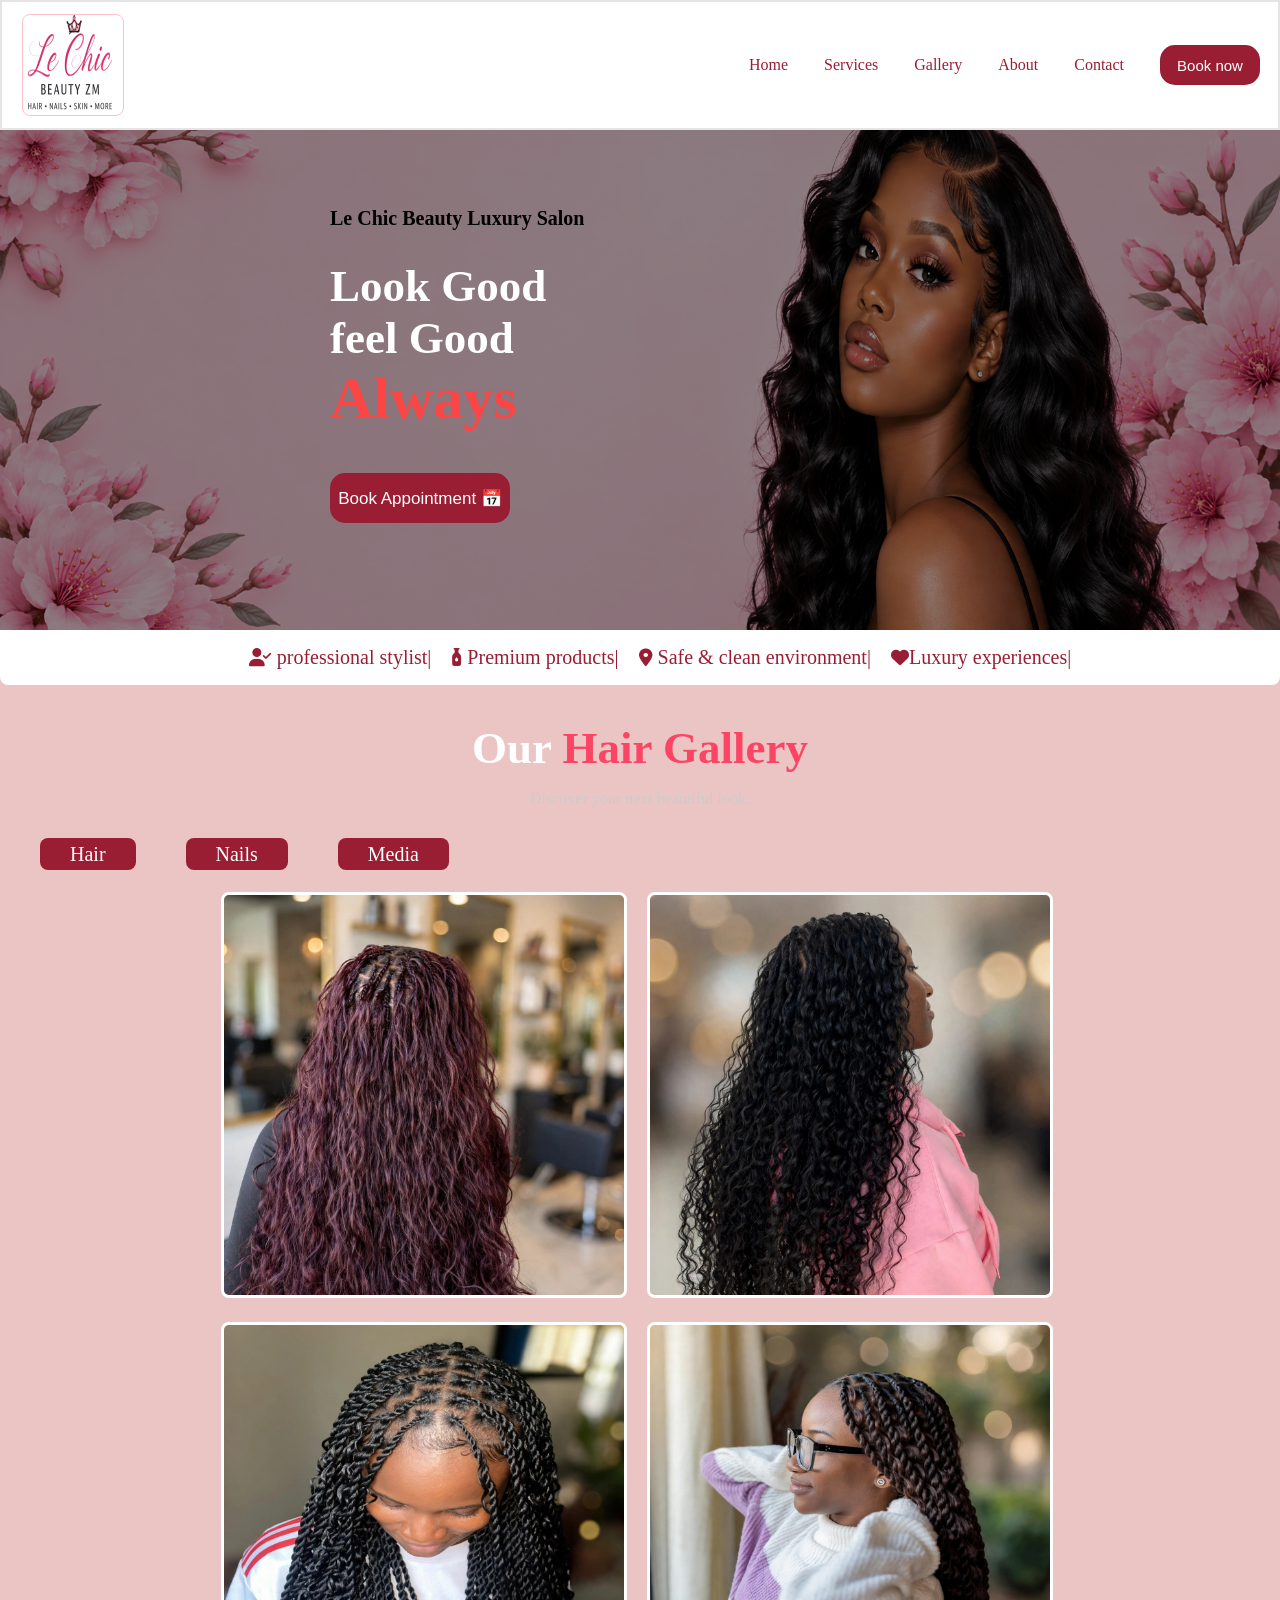
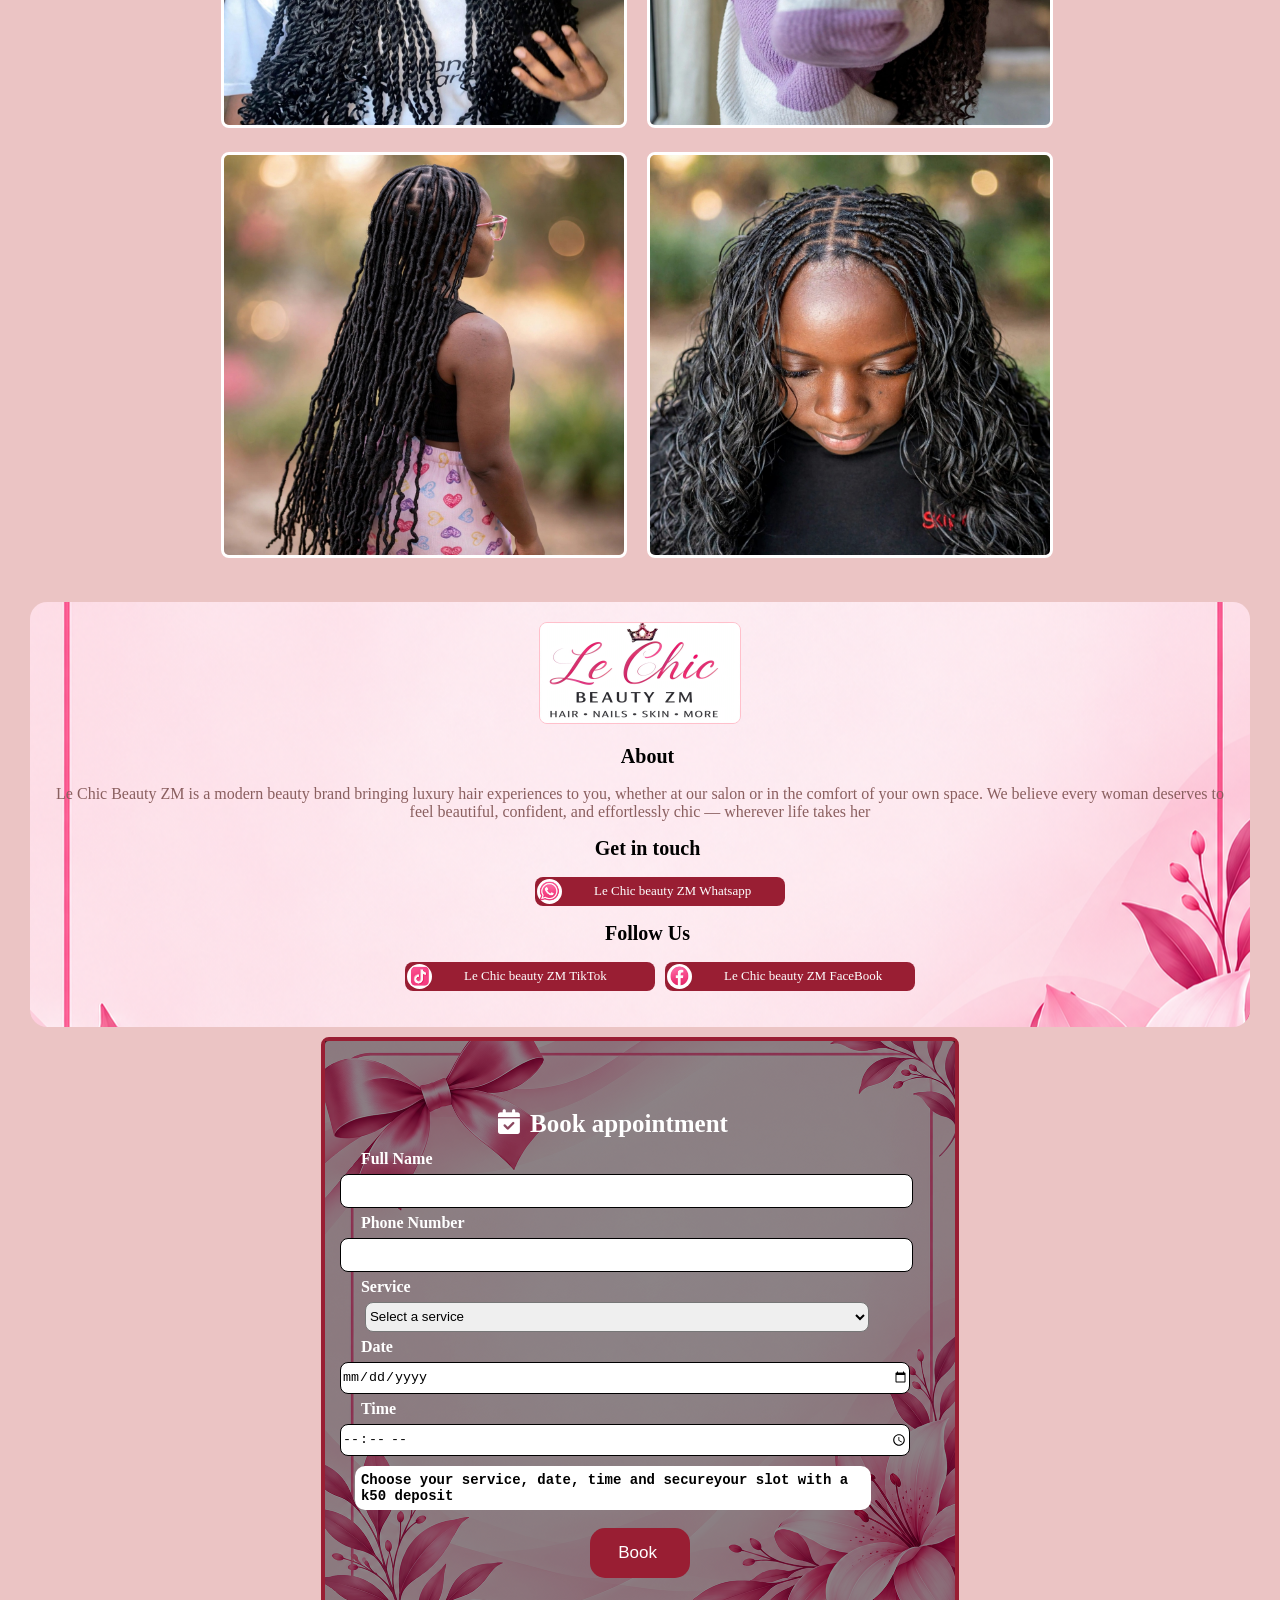
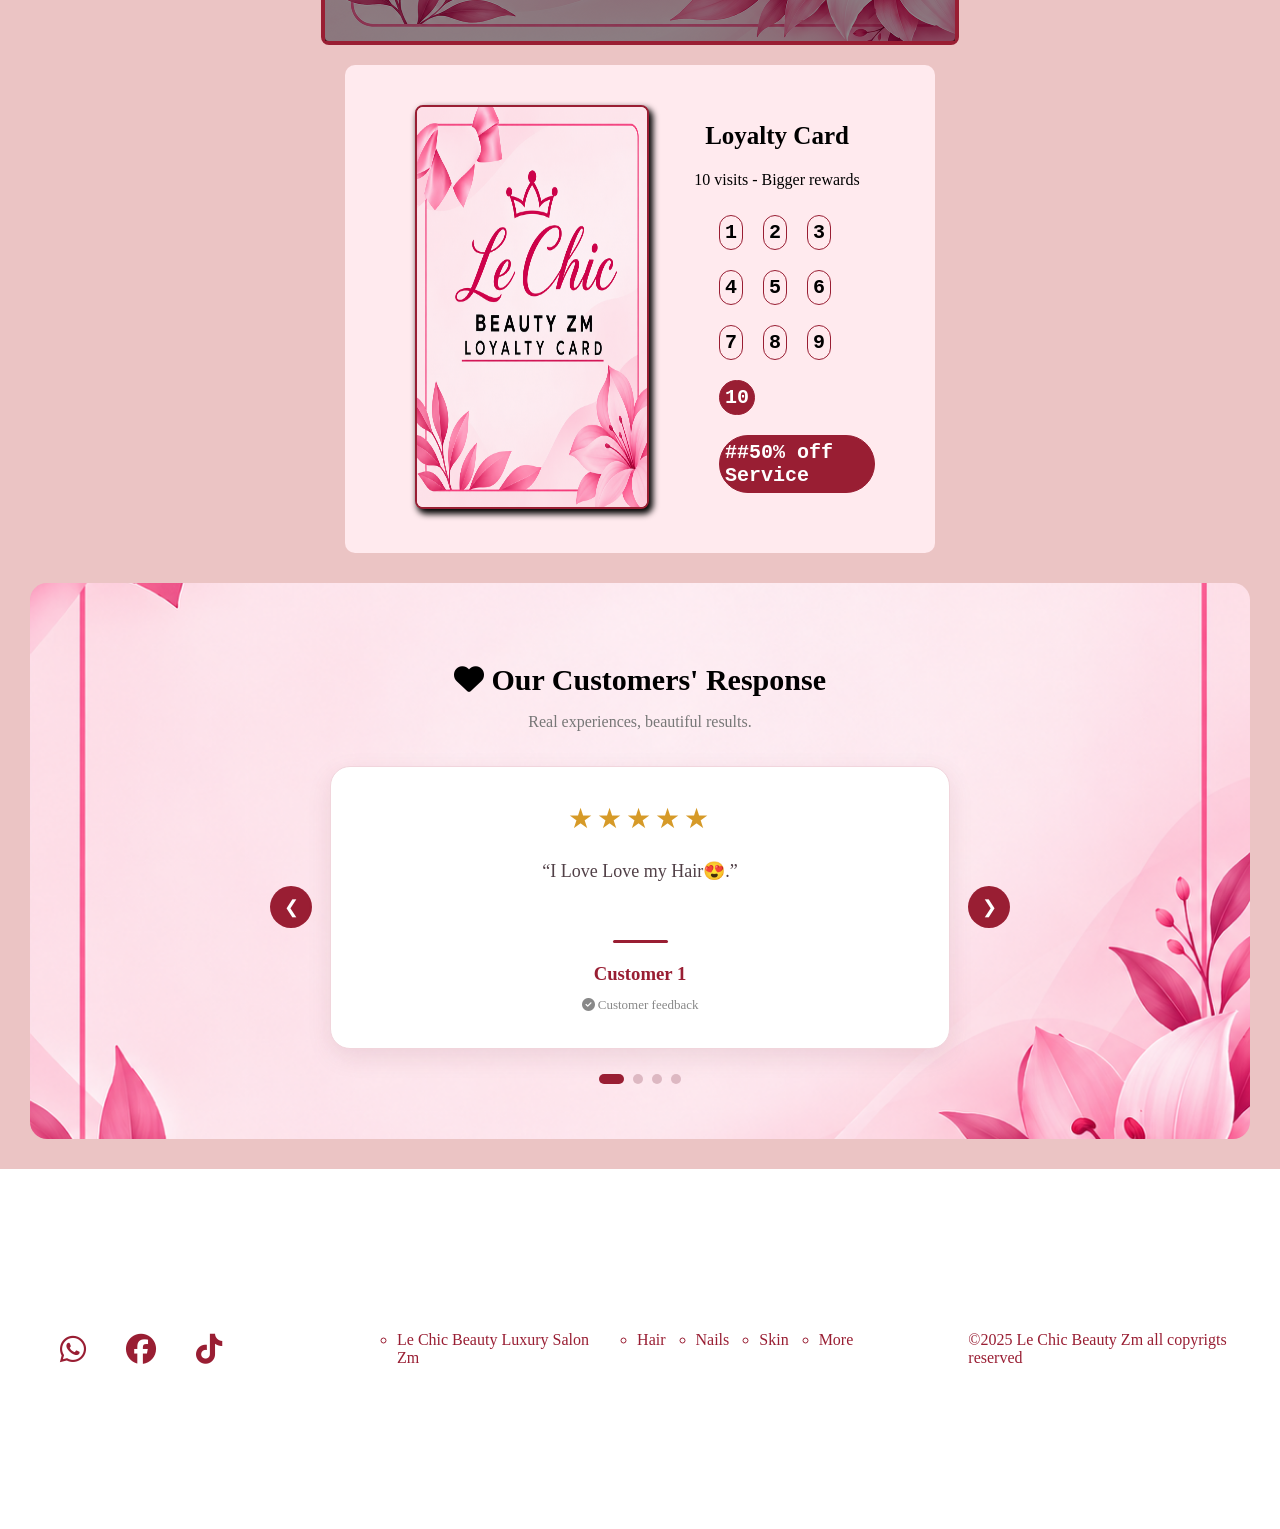
==== commit b7c7f363: "Add files via upload" ====
--- a/index.html
+++ b/index.html
@@ -15,6 +15,8 @@
     <link rel="stylesheet" type="text/css" href="Css/active.css">
     <link rel="stylesheet" type="text/css" href="Css/card.css">
     <link rel="stylesheet" type="text/css" href="Css/footer.css">
+    <link rel="stylesheet" type="text/css" href="Css/reviews.css">
+    <link rel="stylesheet" type="text/css" href="Css/tiktok.css">
     <link rel="stylesheet"href="https://cdnjs.cloudflare.com/ajax/libs/font-awesome/6.5.2/css/all.min.css">
 
 
@@ -36,7 +38,7 @@
 		<li><a href="#ser">Services</a></li>
 		<li><a href="#ga">Gallery</a></li>
 		<li><a href="#about">About</a></li>
-		<li><a href="#contant">Contact</a></li>
+		<li><a href="#contact">Contact</a></li>
 		<li><a href="#bookingForm"><button class="btn3">Book now</button></a></li>
 	
 	</ul>
@@ -135,6 +137,7 @@
         <li>
             <a href="" onclick="goToPage('page2'); return false">Nails</a>
         </li>
+        <li><a href="#page3" onclick="goToPage('page3'); return false;">Media</a></li>
       
     </ul>
 
@@ -193,7 +196,10 @@
         <ul>
             <li><a href="#page1" onclick="goToPage('page1'); return false;">Hair</a></li>
             <li><a href="#page2" onclick="goToPage('page2'); return false;">Nails</a></li>
+            <li><a href="#page3" onclick="goToPage('page3'); return false;">Media</a></li>
         </ul>
+
+
 
         <div class="galleryfull2">
 
@@ -206,6 +212,88 @@
         </div>
     </div>
 </div>
+
+
+
+
+<div class="page" id="page3">
+
+    <div class="gallery-heading">
+  
+        <h2>Our <span>Social media Gallery</span></h2>
+        <p>Tiktok</p>
+
+        <ul>
+            <li><a href="#page1" onclick="goToPage('page1'); return false;">Hair</a></li>
+            <li><a href="#page2" onclick="goToPage('page2'); return false;">Nails</a></li>
+            <li><a href="#page3" onclick="goToPage('page3'); return false;">Media</a></li>
+        </ul>
+
+    </div>
+
+ 
+
+
+    <div class="galleryfull3">
+
+
+<div class="tiktok-video">
+
+    <blockquote
+        class="tiktok-embed"
+        cite="https://www.tiktok.com/@le.chic.beauty.zm/video/7696901391771503880"
+        data-video-id="7696901391771503880"
+        style="max-width: 325px; min-width: 250px;">
+
+        <section>
+            <a
+                target="_blank"
+                href="https://www.tiktok.com/@le.chic.beauty.zm/video/7696901391771503880">
+                Watch our video on TikTok
+            </a>
+        </section>
+
+    </blockquote>
+
+</div>
+
+<script async src="https://www.tiktok.com/embed.js"></script>
+
+
+
+
+
+
+
+<div class="tiktok-video">
+
+    <blockquote
+        class="tiktok-embed"
+        cite="https://www.tiktok.com/@le.chic.beauty.zm/video/7673778056607108373"
+        data-video-id="7696066558837212679"
+        style="max-width: 325px; min-width: 250px;">
+
+        <section>
+            <a
+                target="_blank"
+                href="https://www.tiktok.com/@le.chic.beauty.zm/video/7673778056607108373">
+                Watch our video on TikTok
+            </a>
+        </section>
+
+    </blockquote>
+
+</div>
+
+<script async src="https://www.tiktok.com/embed.js"></script>
+
+
+
+
+
+
+        </div>
+    </div>
 
 
 
@@ -293,9 +381,7 @@
                 </span>
 
                 <p id="galleryDescription">
-                    <button class="btn1"> 
-						view full gallery
-					</button>
+           
                 </p>
 
                 <div class="gallery-details">
@@ -324,6 +410,97 @@
 </section>
 
 
+
+
+<section class="tiktok-section2" id="salon-videos">
+
+    <div class="gallery-heading">
+        <h2>Discover Us on <span>TikTok</span></h2>
+        <p>Watch our latest beauty transformations.</p>
+    </div>
+
+    <div class="tiktok-video">
+        <blockquote
+            class="tiktok-embed"
+            cite="https://www.tiktok.com/@le.chic.beauty.zm/video/7673778056607108373"
+            data-video-id="7696066558837212679"
+            style="max-width: 325px; min-width: 250px;">
+
+            <section>
+                <a
+                    target="_blank"
+                    href="https://www.tiktok.com/@le.chic.beauty.zm/video/7673778056607108373">
+                    Visit our TikTok page
+                </a>
+            </section>
+
+        </blockquote>
+    </div>
+
+
+
+<script async src="https://www.tiktok.com/embed.js"></script>
+
+
+
+
+
+
+
+    <div class="tiktok-video">
+        <blockquote
+            class="tiktok-embed"
+            cite="https://www.tiktok.com/@le.chic.beauty.zm/video/7687161909568621844"
+            data-video-id="7696066558837212679"
+            style="max-width: 325px; min-width: 250px;">
+
+            <section>
+                <a
+                    target="_blank"
+                    href="https://www.tiktok.com/@le.chic.beauty.zm/video/7687161909568621844">
+                    Visit our TikTok page
+                </a>
+            </section>
+
+        </blockquote>
+    </div>
+
+
+
+<script async src="https://www.tiktok.com/embed.js"></script>
+
+
+
+
+
+
+<div class="tiktok-video">
+
+    <blockquote
+        class="tiktok-embed"
+        cite="https://www.tiktok.com/@le.chic.beauty.zm/video/7696901391771503880"
+        data-video-id="7696901391771503880"
+        style="max-width: 325px; min-width: 250px;">
+
+        <section>
+            <a
+                target="_blank"
+                href="https://www.tiktok.com/@le.chic.beauty.zm/video/7696901391771503880">
+                Watch our video on TikTok
+            </a>
+        </section>
+
+    </blockquote>
+
+</div>
+
+<script async src="https://www.tiktok.com/embed.js"></script>
+
+
+
+
+
+</section>
 
 
 
@@ -346,7 +523,7 @@
     <img src="pics/logo.jpg">
 </center>
 		
-
+<center>
 		<h2 class="bok5" id="About">
 			About
 		</h2>
@@ -365,7 +542,7 @@
 		<ul>
 			<li>
                 <a href="https://wa.me/260978769377?text=Hello%2C%20I%20would%20like%20to%20book%20an%20appointment"
-   target="_blank" target="_blank"><img src="pics/app.png"><font size="3">Le Chic beauty ZM Whatsapp</font></a>
+   target="_blank" target="_blank"><img src="pics/app.png"><font size="2">Le Chic beauty ZM Whatsapp</font></a>
 			</li>
 		</ul>
 
@@ -375,127 +552,22 @@
         <ul>
 			<li>
   
-				<a href="https://www.tiktok.com/@le.chic.beauty.zm?_r=1&_t=ZS-9AUypLdZ4Ec"> <img src="pics/tiktok.png"> <font size="3">Le Chic beauty ZM TikTok</font></a>
-				<a href="https://www.facebook.com/share/19dxV8YkMj/?mibextid=wwXIfr"> <img src="pics/fb.png"> <font size="3">Le Chic beauty ZM FaceBook</font></a>
+				<a href="https://www.tiktok.com/@le.chic.beauty.zm?_r=1&_t=ZS-9AUypLdZ4Ec"> <img src="pics/tiktok.png"> <font size="2">Le Chic beauty ZM TikTok</font></a>
+				<a href="https://www.facebook.com/share/19dxV8YkMj/?mibextid=wwXIfr"> <img src="pics/fb.png"> <font size="2">Le Chic beauty ZM FaceBook</font></a>
 
 			</li>
 		</ul>
 
 
-		
+    </center>		
 	</div>
 
 
 
 
-
-
-
-<!---loyalty card-->
-
-
-
-
-    <div class="box4 reveal">
- <div class="left">
-    <img src="pics/Elegant Pink Beauty Loyalty Card.png">
- </div>
-            
-<div class="right">
-    <center>
-        <h2>Loyalty Card</h2>
-        <p>10 visits - Bigger rewards</p>
-    </center>
-   
-
-    <ul>
-     
-       <li>1</li>
-       <li>2</li>
-       <li>3</li>
-       <li>4</li>
-       <li>5</li>
-       <li>6</li>
-       <li>7</li>
-       <li>8</li>
-       <li>9</li>
-       <li class="end"> 10</li>
-       <li class="end">50% off Service</li>
-       
-
-    </ul>
-</div>
- 
-                       
-            </div>
-
-
-
-
-
-
-
-
-
-
-
-
-
-        
-            
-            <div class="box5 reveal">
-                        <h2 class="bok5" >
-                            <i class="fa-solid fa-gift"></i> 
-                            Special offers & Promos
-                        </h2>
-                        <br>
-                        <br>
-                        <ul>
-                            <li>
-                             <i class="fa-solid fa-heart"></i>
-                            k50 off all hair style until first Aug.
-                            </li>
-                            <br>
-                            <br>
-                            <li><i class="fa-solid fa-heart"></i>
-                                20% appointment deposit.
-                            </li>
-                            <br>
-                            <br>
-                            <li><i class="fa-solid fa-heart"></i>
-                                Referral k50.
-                            </li>
-                            <br>
-                            <br>
-                            <li><i class="fa-solid fa-heart"></i>
-                                15 geniune Tiktok followers-free body wave braids(free extensions).
-                            </li>
-                            <br>
-                            <br>
-                            <li><i class="fa-solid fa-heart"></i>
-                                Give away at 200 Tiktok followers(free knotless braids).
-                            </li>
-                        </ul>
-                        
-                
-                
-                        
-            </div>
-                
-
-
-
-
-
-
-
-
-
-
-
-	
-
-	<div class="box2  reveal">
+    <!---BOooook-->
+
+    <div class="box2  reveal">
 
 		<form id="bookingForm">
 
@@ -543,7 +615,7 @@
 
 	<center>
 			<button class="btn2" type="submit">
-				Book 
+				Book <i class="fa-solid fa-calender-check"></i> 
 			</button>
 	</center>
 		</form>
@@ -554,20 +626,122 @@
 
 
 
-	<!--<div class="box4  reveal">
-		<h2 class="bok5" id="contact">
-			Contact
-		</h2>
-		<ul>
-			<li>
-				<a href=""> <img src="pics/app.jpg"> <font size="3">0978666213</font></a>
-				<a href=""> <img src="pics/fb.png"> <font size="3">Dalitso Shapi</font></a>
-			</li>
-		</ul>
-
-		<img src="pics/1.png">
-		
-	</div>-->
+
+<!---loyalty card-->
+
+
+
+
+    <div class="box4 reveal">
+ <div class="left">
+    <img src="pics/Elegant Pink Beauty Loyalty Card.png">
+ </div>
+            
+<div class="right">
+    <center>
+        <h2>Loyalty Card</h2>
+        <p>10 visits - Bigger rewards</p>
+    </center>
+   
+
+    <ul>
+     
+       <li>1</li>
+       <li>2</li>
+       <li>3</li>
+       <li>4</li>
+       <li>5</li>
+       <li>6</li>
+       <li>7</li>
+       <li>8</li>
+       <li>9</li>
+       <li class="end"> 10</li>
+       <li class="end"> ##50% off Service</li>
+       
+
+    </ul>
+</div>
+ 
+                       
+            </div>
+
+
+
+
+
+
+
+
+
+
+
+
+
+  
+            
+            
+ 
+<!-- CUSTOMER TESTIMONIALS -->
+<section class="box5 reveal" id="customer-reviews">
+
+    <div class="reviews-heading">
+        <h2>
+            <i class="fa-solid fa-heart"></i>
+            Our Customers' Response
+        </h2>
+
+        <p>Real experiences, beautiful results.</p>
+    </div>
+
+    <div class="review-slider">
+
+        <button class="review-btn"
+                id="reviewPrev"
+                aria-label="Previous review">
+            &#10094;
+        </button>
+
+        <div class="review-card" id="reviewCard">
+
+            <div class="review-stars" id="reviewStars">
+                ★★★★★
+            </div>
+
+            <p class="review-comment" id="reviewComment">
+                Customer comments will appear here.
+            </p>
+
+            <div class="review-line"></div>
+
+            <h3 id="reviewName">Customer name</h3>
+
+            <span class="review-label">
+                <i class="fa-solid fa-circle-check"></i>
+                Customer feedback
+            </span>
+
+        </div>
+
+        <button class="review-btn"
+                id="reviewNext"
+                aria-label="Next review">
+            &#10095;
+        </button>
+
+    </div>
+
+    <div class="review-dots" id="reviewDots"></div>
+
+</section>
+
+                
+
+
+
+
+
+
+
 
 
 
@@ -1006,6 +1180,105 @@
 
 
 
+<script>
+    
+const customerReviews = [
+    {
+        name: "Customer 1",
+        stars: 5,
+        comment: "I Love Love my Hair😍."
+    },
+    {
+        name: "Customer 2",
+        stars: 5,
+        comment: "Thanks Babe, i love love my hair😍❤."
+    },
+    {
+        name: "Customer 3",
+        stars: 5,
+        comment: "I love my hair thats why when it comes to my hair i trust you, you never disappoint❤"
+    },
+    {
+        name: "Customer 4",
+        stars: 4,
+        comment: "A lovely beauty experience. I really enjoyed my appointment and the finished style."
+    }
+];
+
+let reviewIndex = 0;
+let reviewTimer;
+
+const reviewCard = document.getElementById("reviewCard");
+const reviewName = document.getElementById("reviewName");
+const reviewComment = document.getElementById("reviewComment");
+const reviewStars = document.getElementById("reviewStars");
+const reviewDots = document.getElementById("reviewDots");
+
+function showReview(index) {
+    reviewIndex =
+        (index + customerReviews.length) % customerReviews.length;
+
+    const review = customerReviews[reviewIndex];
+
+    reviewCard.style.opacity = "0";
+
+    setTimeout(() => {
+        reviewName.textContent = review.name;
+        reviewComment.textContent = "“" + review.comment + "”";
+        reviewStars.textContent =
+            "★".repeat(review.stars) +
+            "☆".repeat(5 - review.stars);
+
+        reviewCard.style.opacity = "1";
+
+        document.querySelectorAll(".review-dot").forEach((dot, i) => {
+            dot.classList.toggle("active", i === reviewIndex);
+        });
+    }, 180);
+}
+
+function startReviewTimer() {
+    clearInterval(reviewTimer);
+
+    reviewTimer = setInterval(() => {
+        showReview(reviewIndex + 1);
+    }, 5000);
+}
+
+// Create navigation dots
+customerReviews.forEach((review, index) => {
+    const dot = document.createElement("button");
+
+    dot.className = "review-dot";
+    dot.setAttribute("aria-label", "Show customer review " + (index + 1));
+
+    dot.addEventListener("click", () => {
+        showReview(index);
+        startReviewTimer();
+    });
+
+    reviewDots.appendChild(dot);
+});
+
+// Previous and next buttons
+document.getElementById("reviewPrev").addEventListener("click", () => {
+    showReview(reviewIndex - 1);
+    startReviewTimer();
+});
+
+document.getElementById("reviewNext").addEventListener("click", () => {
+    showReview(reviewIndex + 1);
+    startReviewTimer();
+});
+
+// Start the slider
+showReview(0);
+startReviewTimer();
+
+</script>
+
+
+
 
 </body>
 </html>
--- a/Css/intro.css
+++ b/Css/intro.css
@@ -52,7 +52,7 @@
 h2{
     color: rgb(0, 0, 0);
     font-family: Cambria Math;
-    font-size: 25px;
+    font-size: 20px;
 }
 
 .style{
--- a/Css/form.css
+++ b/Css/form.css
@@ -15,7 +15,7 @@
 
 
 .box2{
-    max-width: 500px;
+    max-width: 100%;
     border: 4px solid rgb(153, 30, 51);
     display: flex;
     justify-content: center;
@@ -54,10 +54,10 @@
     align-items: center;
     padding: 20px;
     margin: 10px;
-    max-width: 450px;
+    max-width: 100%;
 
     background-image: url("../pics/Pastel\ Pink\ Floral\ Ribbon\ Frame.png");
-    background-size: cover;
+    background-size: fill;
     background-position: center;
     background-color: black;
 
@@ -65,7 +65,6 @@
 
    
     color: rgb(138, 95, 95);
-    border: 4px solid rgb(153, 30, 51);
     border-radius: 17px;
 }
 
@@ -82,7 +81,10 @@
 
 .box3 ul li{
     list-style: none;
-    display: grid;
+    display: flex;
+    flex-wrap: wrap;
+    justify-content: center;
+    align-items: center;
     gap: 10px;
 }
 
@@ -91,15 +93,18 @@
     display: flex;
     align-items: center;
     gap: 30px;
-    color: rgb(0, 0, 0);
+    color: white;
     transition: 0.2s ease-in-out;
     transform: 0.2s;
+    background: rgb(153, 30, 51);
+    width: 250px;
+    border-radius: 8px;
 
 }
 
 .box3 ul li a:hover{
-    color: white;
-	background: rgb(153, 30, 51);
+    color: black;
+	background: white ;
 	border-radius: 2px;
 	padding: 1px;
 	padding-right: 6px 6px;
@@ -108,8 +113,8 @@
 
 
 .box3 ul li a img{
-    width: 35px;
-    height: 34px;
+    width: 25px;
+    height: 25px;
     border-radius: 80px;
     border: 2px solid rgb(153, 30, 51) ;
     font-family: Calibri;
@@ -125,7 +130,7 @@
 }
 
 .box3 .bok5{
-    font-size: 26px;
+    font-size: 20px;
     margin-left: 15px;
 }
 
--- a/Css/body.css
+++ b/Css/body.css
@@ -1,5 +1,5 @@
 body{
-    background: rgb(255, 228, 232);
+    background: rgb(235, 196, 196);
     padding: 0;
     margin: 0;
 }
@@ -16,3 +16,4 @@
     font-family:  Calibri;
 }
 
+
--- a/Css/slide.css
+++ b/Css/slide.css
@@ -84,7 +84,7 @@
     text-decoration: none;
 	color: white;
 	transition: 0.2s ease-in-out;
-    background: rgb(153, 30, 51);
+    background:  rgb(153, 30, 51);;
     border-radius: 8px;
     transition: 0.2s ease-in-out;
 }
@@ -147,7 +147,7 @@
     width: 100%;
     box-sizing: border-box;
     padding: 10px 20px;
-    background: pink;
+    background: rgb(255, 234, 238);
     border-radius: 8px;
     color: white;
     overflow: hidden;
@@ -206,6 +206,7 @@
     object-position: center;
     transition: opacity 0.25s ease;
     touch-action: pan-y;
+    transform: 0.1s;
 }
 
 .gallery-info {
--- a/Css/card.css
+++ b/Css/card.css
@@ -13,8 +13,8 @@
     color: black;
     font-family: 'Courier New';
     font-size: 14px;
-    width: 550px;
-    border: 4px solid rgb(153, 30, 51);
+    width: 490px;
+    
     padding: 20px 50px;
 
 }
@@ -78,54 +78,13 @@
 .box4 .right .end{
     background: rgb(153, 30, 51);
     color: white;
+    display: flex;
+    justify-content: center;
+    align-items: center;
 }
 
 
 
-.box5{
-     display: flex;
-     flex-wrap: wrap;
-     justify-content: center;
-
-     background-image: url("../pics/Pastel\ Pink\ Floral\ Ribbon\ Frame.png");
-     background-size: cover;
-     background-position: center;
-     background-color: black;
-     
-     border: 3px solid rgb(153, 30, 51);
-     align-items: center;
-     max-width: 450px;
-     height: 590px;
-     gap: 1px;
-     margin: 15px;
-     border-radius: 8px;
-     color: black;
-}
-
-.box5 h2{
-    margin-top: -50px;
-}
-
-.box5 ul{
-    display: inline-block ;
-    margin-top: -300px;
-
-}
-
-.box5 ul li{
-    list-style: none;
-    gap: 20px;
-    font-size: 17px;
-    
-}
-
-.box5 ul  li i{
-    color:rgb(153, 30, 51);
-}
-
-.box5 h2{
-    font-size: 25px;
-}
 
 
 
--- a/Css/footer.css
+++ b/Css/footer.css
@@ -5,7 +5,7 @@
     gap: 100px;
     bottom: 0;
     width: 100%;
-    height: 30vh;
+    height: 40vh;
     background-color: white;
     
 }
@@ -143,11 +143,11 @@
     footer .nam ul li{
         display: flex;
         margin: 1px;
-        font-size: 10px;
+        font-size: 12px;
     }
 
     footer .nam p{
-        font-size: 10px;
+        font-size: 12px;
         margin-left: 45px;
     }
    
--- a/Css/reviews.css
+++ b/Css/reviews.css
@@ -0,0 +1,156 @@
+
+/* CUSTOMER REVIEWS SECTION */
+.box5 {
+    width: 100%;
+    box-sizing: border-box;
+    padding: 55px 20px;
+    text-align: center;
+   
+    background-image: url("../pics/Pastel\ Pink\ Floral\ Ribbon\ Frame.png");
+    background-size: cover;
+    background-position: center;
+    background-color: black;
+    border-radius: 17px;
+    margin: 10px;
+
+}
+
+.reviews-heading h2 {
+    color: black;
+    font-size: 30px;
+    margin-bottom: 10px;
+}
+
+.reviews-heading p {
+    color: #777;
+    margin-bottom: 35px;
+}
+
+/* SLIDER LAYOUT */
+.review-slider {
+    display: flex;
+    align-items: center;
+    justify-content: center;
+    gap: 18px;
+    max-width: 850px;
+    margin: auto;
+}
+
+.review-card {
+    box-sizing: border-box;
+    width: 100%;
+    max-width: 620px;
+    min-height: 270px;
+    padding: 35px 30px;
+    background: white;
+    border: 1px solid #f1d5dc;
+    border-radius: 20px;
+    box-shadow: 0 8px 25px rgba(100, 30, 50, 0.10);
+    transition: opacity 0.3s ease;
+}
+
+.review-stars {
+    color: #d69a28;
+    font-size: 28px;
+    letter-spacing: 4px;
+    margin-bottom: 20px;
+}
+
+.review-comment {
+    color: #514047;
+    font-family: Georgia, serif;
+    font-size: 18px;
+    line-height: 1.8;
+    min-height: 65px;
+}
+
+.review-line {
+    width: 55px;
+    height: 3px;
+    margin: 20px auto;
+    background: rgb(153, 30, 51);
+    border-radius: 5px;
+}
+
+.review-card h3 {
+    color: rgb(153, 30, 51);
+    margin: 10px 0;
+}
+
+.review-label {
+    color: #888;
+    font-size: 13px;
+}
+
+/* PREVIOUS AND NEXT BUTTONS */
+.review-btn {
+    flex-shrink: 0;
+    width: 42px;
+    height: 42px;
+    border: none;
+    border-radius: 50%;
+    background: rgb(153, 30, 51);
+    color: white;
+    font-size: 18px;
+    cursor: pointer;
+    transition: 0.2s;
+}
+
+.review-btn:hover {
+    background: #f3dce2;
+    color: rgb(153, 30, 51);
+}
+
+/* SLIDER DOTS */
+.review-dots {
+    display: flex;
+    justify-content: center;
+    gap: 9px;
+    margin-top: 25px;
+}
+
+.review-dot {
+    width: 10px;
+    height: 10px;
+    padding: 0;
+    border: none;
+    border-radius: 50%;
+    background: #ddb8c2;
+    cursor: pointer;
+}
+
+.review-dot.active {
+    width: 25px;
+    border-radius: 10px;
+    background: rgb(153, 30, 51);
+}
+
+/* MOBILE RESPONSIVENESS */
+@media (max-width: 600px) {
+    .box5 {
+        padding: 40px 12px;
+    }
+
+    .reviews-heading h2 {
+        font-size: 23px;
+    }
+
+    .review-slider {
+        gap: 8px;
+    }
+
+    .review-card {
+        min-height: 290px;
+        padding: 25px 15px;
+    }
+
+    .review-comment {
+        font-size: 16px;
+    }
+
+    .review-btn {
+        width: 32px;
+        height: 32px;
+        font-size: 14px;
+    }
+}
--- a/Css/tiktok.css
+++ b/Css/tiktok.css
@@ -0,0 +1,158 @@
+
+.galleryfull3{
+    display:flex;
+    flex-wrap: wrap;
+    justify-content: center;
+}
+
+.gallery-heading ul{
+    display: flex;
+    gap: 50px;
+}
+
+.gallery-heading ul li{
+    list-style: none;
+}
+
+.gallery-heading ul li a{
+    padding: 5px 30px;
+    font-size: 20px;
+    text-decoration: none;
+	color: white;
+	transition: 0.2s ease-in-out;
+    background:  rgb(153, 30, 51);;
+    border-radius: 8px;
+    transition: 0.2s ease-in-out;
+}
+
+.gallery-heading ul li a:hover{
+    background: white;
+    color: black;
+    border: 2px solid rgb(153, 30, 51);
+
+}
+
+/* TIKTOK GALLERY SECTION */
+
+.tiktok-section {
+    display: flex;
+    width: 100%;
+    box-sizing: border-box;
+    padding: 45px 20px;
+    background: #fff5f7;
+    text-align: center;
+}
+
+/* AUTOMATIC WRAPPING GRID */
+.tiktok-grid {
+    display: grid;
+    grid-template-columns: repeat(
+        auto-fit,
+        minmax(min(100%, 280px), 1fr)
+    );
+    gap: 25px;
+    width: 100%;
+    max-width: 1200px;
+    margin: 35px auto;
+    align-items: start;
+}
+
+/* EACH VIDEO CARD */
+.tiktok-video {
+    width: 400px;
+    min-width: 0;
+    box-sizing: border-box;
+    display: flex;
+    justify-content: center;
+    align-items: flex-start;
+    overflow: hidden;
+    background: white;
+    border: 1px solid #f1d5dc;
+    border-radius: 16px;
+    padding: 10px;
+    box-shadow: 0 5px 18px rgba(100, 30, 50, 0.10);
+}
+
+/* TIKTOK EMBED */
+.tiktok-video blockquote.tiktok-embed {
+    width: 100% !important;
+    max-width: 100% !important;
+    min-width: 0 !important;
+    margin: 0 auto !important;
+}
+
+/* FOLLOW BUTTON */
+.tiktok-follow {
+    margin: 25px auto 5px;
+}
+
+.tiktok-follow a {
+    display: inline-block;
+    padding: 13px 24px;
+    background: rgb(153, 30, 51);
+    color: white;
+    text-decoration: none;
+    border-radius: 25px;
+    transition: 0.3s ease;
+}
+
+.tiktok-follow a:hover {
+    background: #e8c5cf;
+    color: rgb(153, 30, 51);
+}
+
+
+
+
+
+@media screen and (min-width: 800px) and (max-width: 1700px) {
+ 
+    .tiktok-section2{
+		display: none;
+        transform: none;	
+	}
+	
+}
+
+
+
+@media screen and (max-width: 799px) {
+ 
+    .page{
+		display: none;
+        transform: none;	
+	}
+}
+
+
+
+
+
+
+
+
+
+
+
+
+
+
+
+
+
+/* SMALL SCREENS */
+@media (max-width: 600px) {
+    .tiktok-section2 {
+        padding: 30px 12px;
+    }
+
+    .tiktok-grid {
+        grid-template-columns: 1fr;
+        gap: 20px;
+    }
+
+    .tiktok-video {
+        max-width: 380px;
+        margin: 0 auto;
+    }
+}
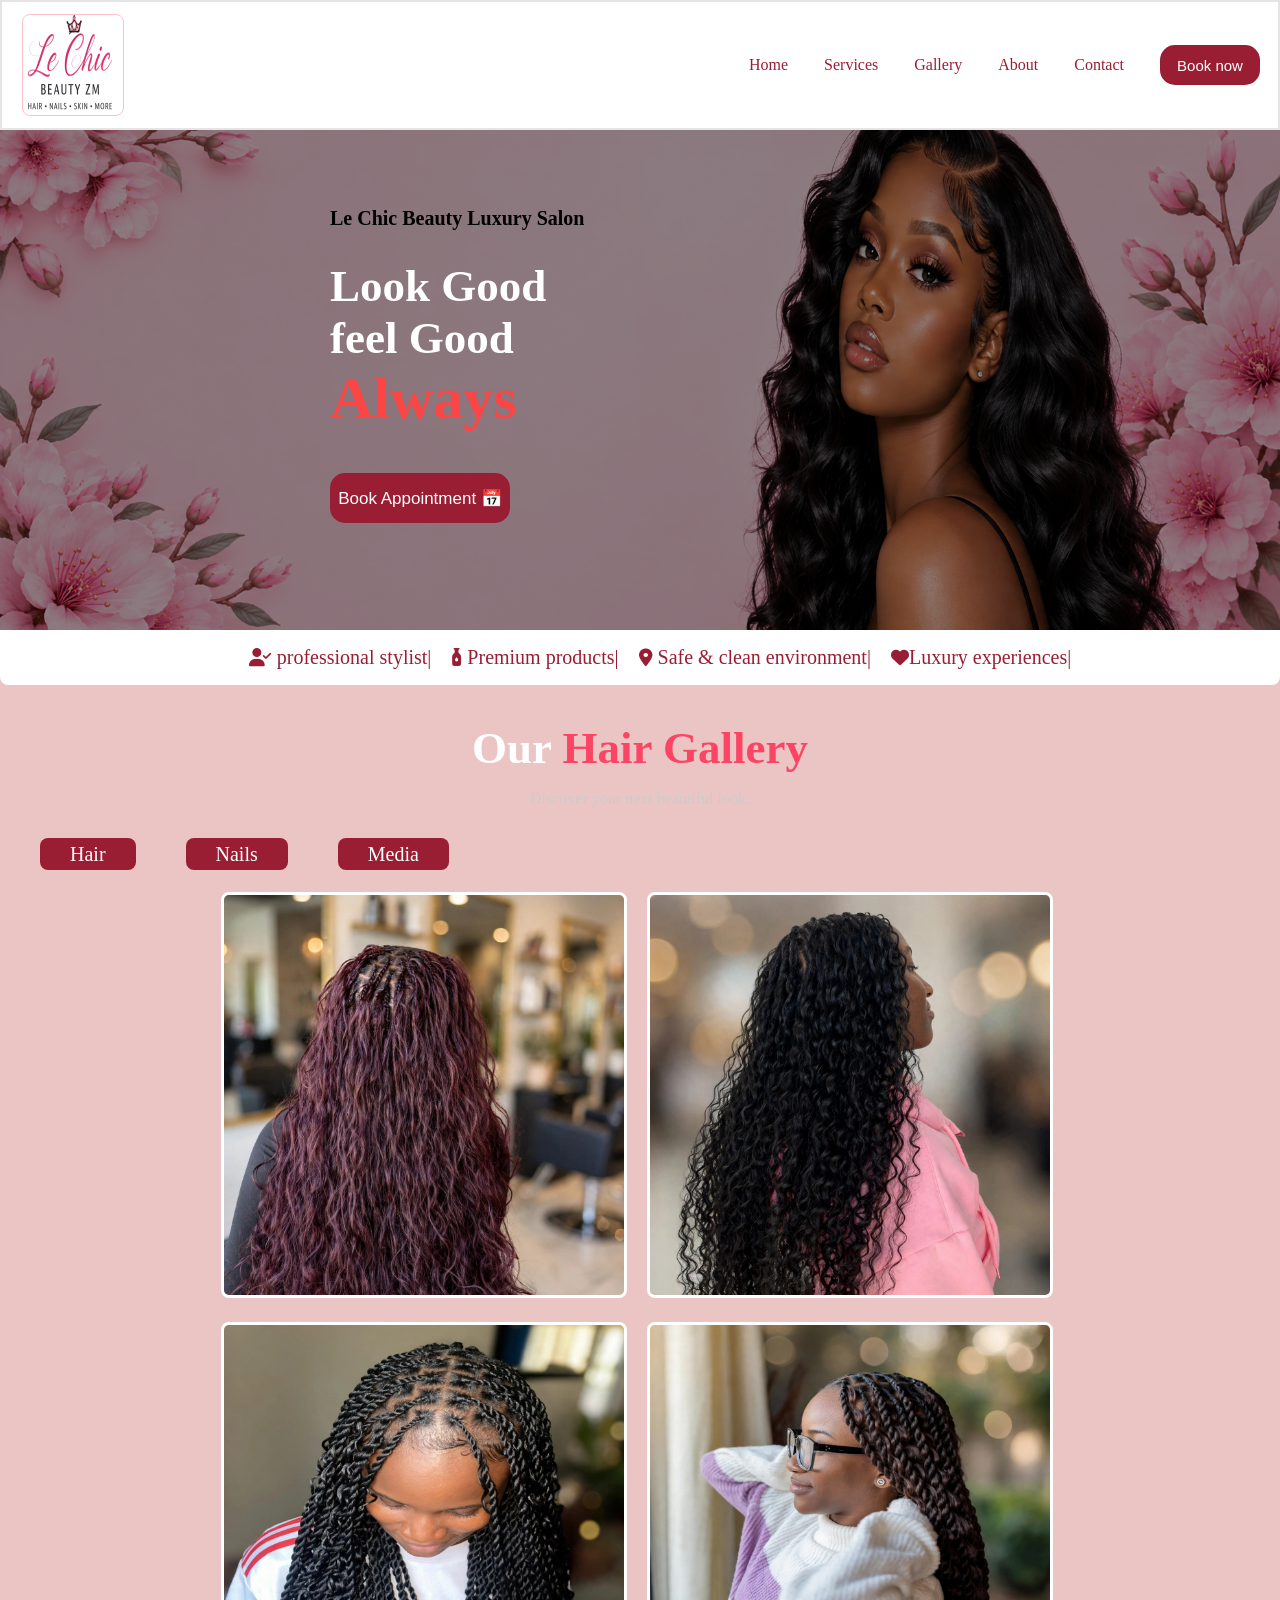
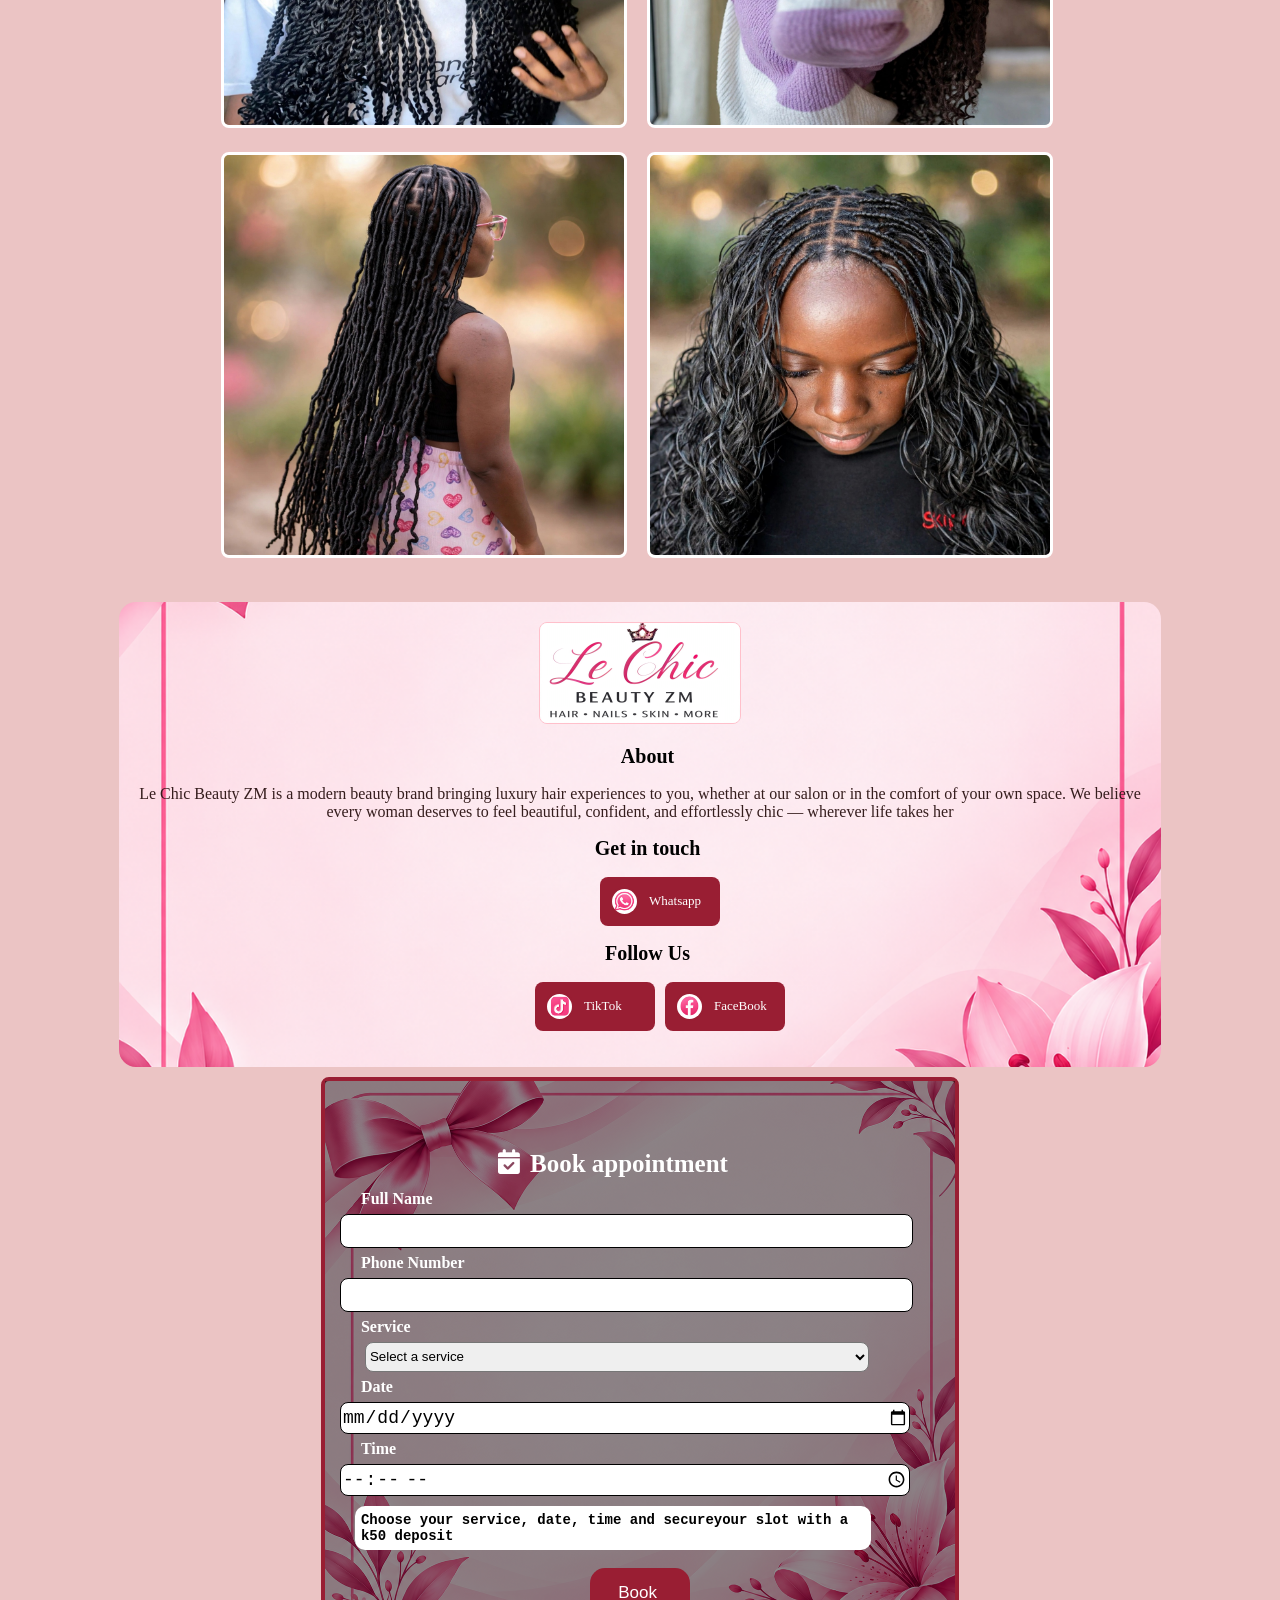
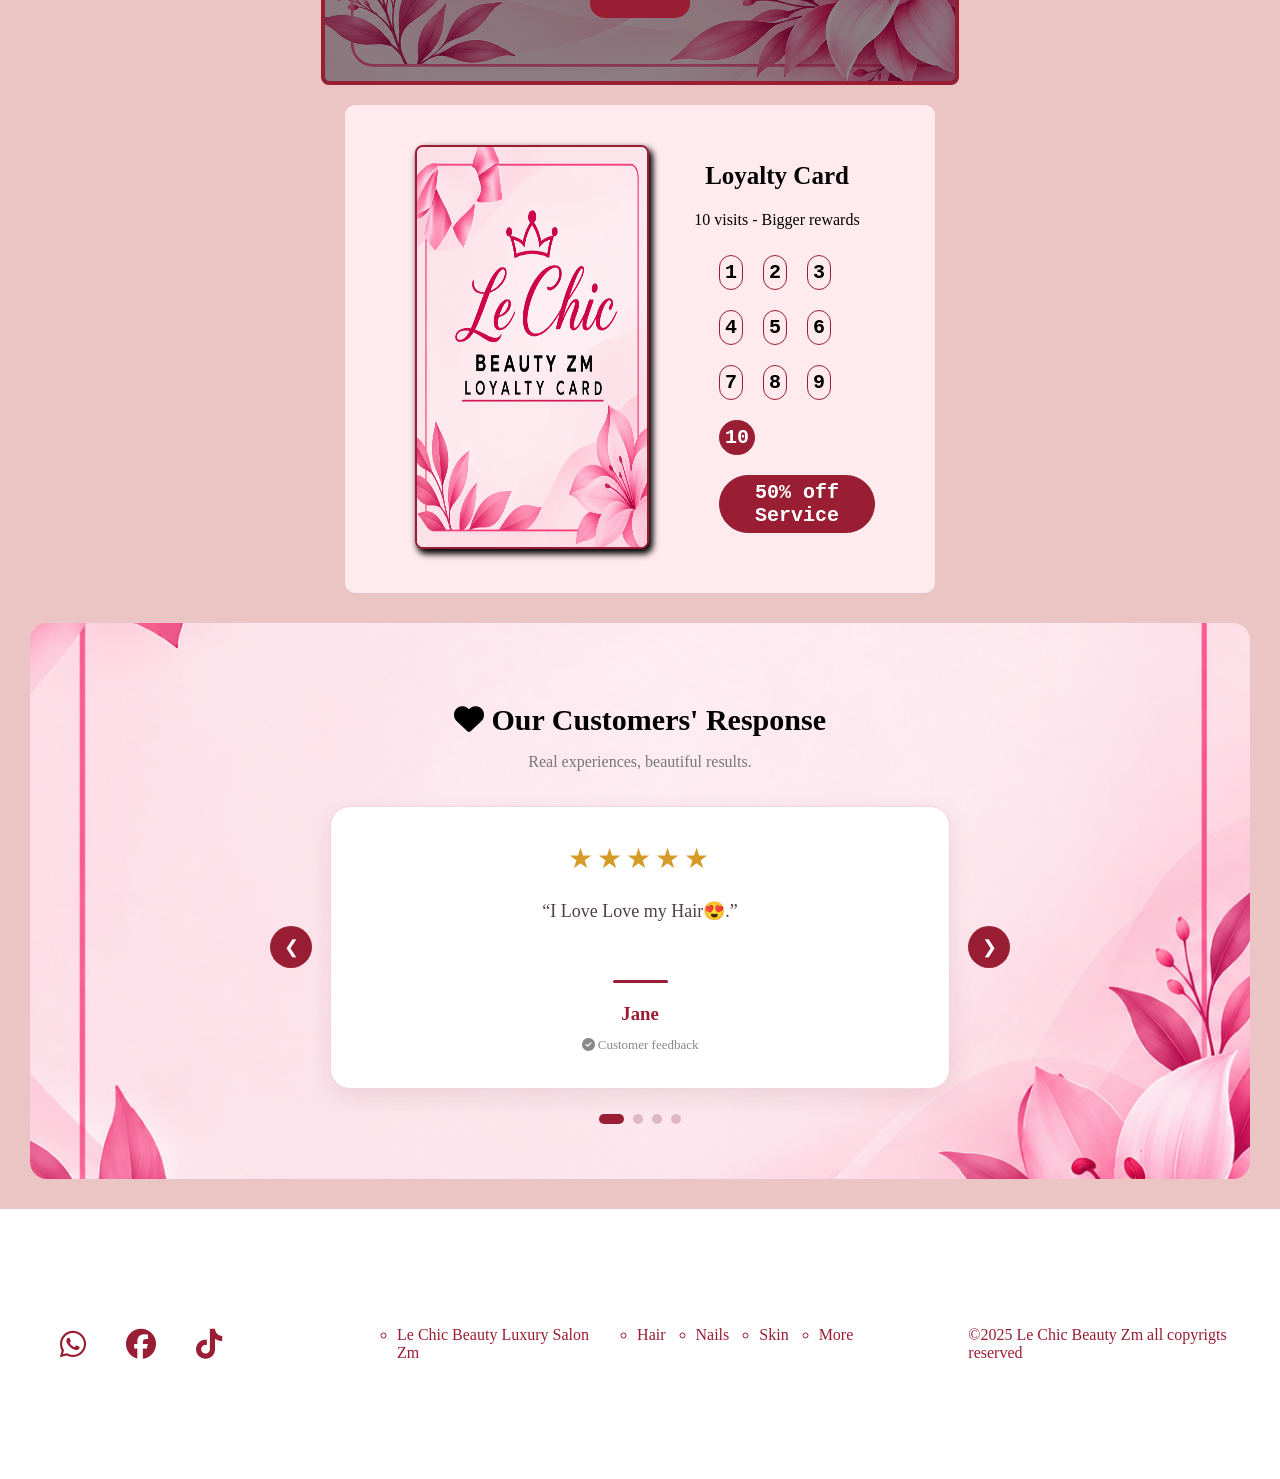
==== commit 807f8733: "Add files via upload" ====
--- a/index.html
+++ b/index.html
@@ -4,7 +4,7 @@
 
 	<meta charset="utf-8">
 	<meta name="viewport" content="width=device-width, initial-scale=1">
-	<title>salon</title>
+	<title>Le chic beauty Zm </title>
 	<link rel="stylesheet" type="text/css" href="Css/nav.css">
 	<link rel="stylesheet" type="text/css" href="Css/intro.css">
 	<link rel="stylesheet" type="text/css" href="Css/form.css">
@@ -237,6 +237,8 @@
     <div class="galleryfull3">
 
 
+
+
 <div class="tiktok-video">
 
     <blockquote
@@ -269,20 +271,24 @@
 
     <blockquote
         class="tiktok-embed"
-        cite="https://www.tiktok.com/@le.chic.beauty.zm/video/7673778056607108373"
-        data-video-id="7696066558837212679"
+
+        cite="https://www.tiktok.com/@le.chic.beauty.zm/video/7702191593515781383"
+        data-video-id="7702191593515781383"
         style="max-width: 325px; min-width: 250px;">
+
 
         <section>
             <a
                 target="_blank"
-                href="https://www.tiktok.com/@le.chic.beauty.zm/video/7673778056607108373">
+                href="https://www.tiktok.com/@le.chic.beauty.zm/video/7702191593515781383">
                 Watch our video on TikTok
             </a>
         </section>
 
     </blockquote>
 
+
+
 </div>
 
 <script async src="https://www.tiktok.com/embed.js"></script>
@@ -292,16 +298,101 @@
 
 
 
+
+
+
+<div class="tiktok-video">
+
+    <blockquote
+        class="tiktok-embed"
+        cite="https://www.tiktok.com/@le.chic.beauty.zm/video/7703421415076171016"
+        data-video-id="7703421415076171016"
+        style="max-width: 325px; min-width: 250px;">
+
+        <section>
+            <a
+                target="_blank"
+                href="https://www.tiktok.com/@le.chic.beauty.zm/video/7703421415076171016">
+                Watch our video on TikTok
+            </a>
+        </section>
+
+    </blockquote>
+
+</div>
+
+<script async src="https://www.tiktok.com/embed.js"></script>
+
+
+
+
+
+
+  
+
+
+
+
+
+    <div class="tiktok-video">
+
+        <blockquote
+            class="tiktok-embed"
+            cite="https://www.tiktok.com/@le.chic.beauty.zm/video/7703421415076171016"
+            data-video-id="7703421415076171016"
+            style="max-width: 325px; min-width: 250px;">
+    
+            <section>
+                <a
+                    target="_blank"
+                    href="https://www.tiktok.com/@le.chic.beauty.zm/video/7703421415076171016">
+                    Watch our video on TikTok
+                </a>
+            </section>
+    
+        </blockquote>
+    
+    </div>
+    
+    <script async src="https://www.tiktok.com/embed.js"></script>
+    
+    
+
+
+
+
+    
+    <div class="tiktok-video">
+
+        <blockquote
+            class="tiktok-embed"
+            cite="https://www.tiktok.com/@le.chic.beauty.zm/video/7702692352413977863"
+            data-video-id="7702692352413977863"
+            style="max-width: 325px; min-width: 250px;">
+    
+            <section>
+                <a
+                    target="_blank"
+                    href="https://www.tiktok.com/@le.chic.beauty.zm/video/7702692352413977863">
+                    Watch our video on TikTok
+                </a>
+            </section>
+    
+        </blockquote>
+    
+    </div>
+    
+    <script async src="https://www.tiktok.com/embed.js"></script>
+    
+    
+    
+    
+    
+    
+    
+    
+            </div>
         </div>
-    </div>
-
-
-
-
-
-
-
-
 
 
 
@@ -423,7 +514,7 @@
         <blockquote
             class="tiktok-embed"
             cite="https://www.tiktok.com/@le.chic.beauty.zm/video/7673778056607108373"
-            data-video-id="7696066558837212679"
+            data-video-id="7673778056607108373"
             style="max-width: 325px; min-width: 250px;">
 
             <section>
@@ -450,14 +541,14 @@
     <div class="tiktok-video">
         <blockquote
             class="tiktok-embed"
-            cite="https://www.tiktok.com/@le.chic.beauty.zm/video/7687161909568621844"
-            data-video-id="7696066558837212679"
+            cite="https://www.tiktok.com/@le.chic.beauty.zm/photo/7641646877426879760"
+            data-video-id="7641646877426879760"
             style="max-width: 325px; min-width: 250px;">
 
             <section>
                 <a
                     target="_blank"
-                    href="https://www.tiktok.com/@le.chic.beauty.zm/video/7687161909568621844">
+                    href="https://www.tiktok.com/@le.chic.beauty.zm/photo/7641646877426879760">
                     Visit our TikTok page
                 </a>
             </section>
@@ -495,6 +586,165 @@
 </div>
 
 <script async src="https://www.tiktok.com/embed.js"></script>
+
+
+
+
+
+
+
+<!----------------------------------------------------->
+<div class="tiktok-video">
+
+    <blockquote
+    class="tiktok-embed"
+    cite="https://www.tiktok.com/@le.chic.beauty.zm/video/7696901391771503880"
+    data-video-id="7696901391771503880"
+    style="max-width: 325px; min-width: 250px;">
+
+    <section>
+        <a
+            target="_blank"
+            href="https://www.tiktok.com/@le.chic.beauty.zm/video/7696901391771503880">
+            Watch our video on TikTok
+        </a>
+    </section>
+
+</blockquote>
+
+</div>
+
+<script async src="https://www.tiktok.com/embed.js"></script>
+
+
+
+
+
+
+
+<div class="tiktok-video">
+
+<blockquote
+    class="tiktok-embed"
+    allow="autoplay;"
+    cite="https://www.tiktok.com/@le.chic.beauty.zm/video/7702191593515781383"
+    data-video-id="7702191593515781383"
+    style="max-width: 325px; min-width: 250px;">
+
+
+    <section>
+        <a
+            target="_blank"
+            href="https://www.tiktok.com/@le.chic.beauty.zm/video/7702191593515781383">
+            Watch our video on TikTok
+        </a>
+    </section>
+
+</blockquote>
+
+
+
+</div>
+
+<script async src="https://www.tiktok.com/embed.js"></script>
+
+
+
+
+
+
+
+
+
+<div class="tiktok-video">
+
+<blockquote
+    class="tiktok-embed"
+    cite="https://www.tiktok.com/@le.chic.beauty.zm/video/7703421415076171016"
+    data-video-id="7703421415076171016"
+    style="max-width: 325px; min-width: 250px;">
+
+    <section>
+        <a
+            target="_blank"
+            href="https://www.tiktok.com/@le.chic.beauty.zm/video/7703421415076171016">
+            Watch our video on TikTok
+        </a>
+    </section>
+
+</blockquote>
+
+</div>
+
+<script async src="https://www.tiktok.com/embed.js"></script>
+
+
+
+
+
+
+
+
+
+
+
+
+<div class="tiktok-video">
+
+    <blockquote
+        class="tiktok-embed"
+        cite="https://www.tiktok.com/@le.chic.beauty.zm/video/7703421415076171016"
+        data-video-id="7703421415076171016"
+        style="max-width: 325px; min-width: 250px;">
+
+        <section>
+            <a
+                target="_blank"
+                href="https://www.tiktok.com/@le.chic.beauty.zm/video/7703421415076171016">
+                Watch our video on TikTok
+            </a>
+        </section>
+
+    </blockquote>
+
+</div>
+
+<script async src="https://www.tiktok.com/embed.js"></script>
+
+
+
+
+
+
+
+<div class="tiktok-video">
+
+    <blockquote
+        class="tiktok-embed"
+        cite="https://www.tiktok.com/@le.chic.beauty.zm/video/7702692352413977863"
+        data-video-id="7702692352413977863"
+        style="max-width: 325px; min-width: 250px;">
+
+        <section>
+            <a
+                target="_blank"
+                href="https://www.tiktok.com/@le.chic.beauty.zm/video/7702692352413977863">
+                Watch our video on TikTok
+            </a>
+        </section>
+
+    </blockquote>
+
+</div>
+
+<script async src="https://www.tiktok.com/embed.js"></script>
+
+
+
+
+
+
+
 
 
 
@@ -532,6 +782,7 @@
 			brand bringing luxury hair experiences
 			to you, whether at our salon or in the
 			comfort of your own space. We believe 
+            <br>
 			every woman deserves to feel beautiful,
 			confident, and
 		    effortlessly chic — wherever life takes her
@@ -542,7 +793,7 @@
 		<ul>
 			<li>
                 <a href="https://wa.me/260978769377?text=Hello%2C%20I%20would%20like%20to%20book%20an%20appointment"
-   target="_blank" target="_blank"><img src="pics/app.png"><font size="2">Le Chic beauty ZM Whatsapp</font></a>
+   target="_blank" target="_blank"><img src="pics/app.png"><font size="2">Whatsapp</font></a>
 			</li>
 		</ul>
 
@@ -552,8 +803,8 @@
         <ul>
 			<li>
   
-				<a href="https://www.tiktok.com/@le.chic.beauty.zm?_r=1&_t=ZS-9AUypLdZ4Ec"> <img src="pics/tiktok.png"> <font size="2">Le Chic beauty ZM TikTok</font></a>
-				<a href="https://www.facebook.com/share/19dxV8YkMj/?mibextid=wwXIfr"> <img src="pics/fb.png"> <font size="2">Le Chic beauty ZM FaceBook</font></a>
+				<a href="https://www.tiktok.com/@le.chic.beauty.zm?_r=1&_t=ZS-9AUypLdZ4Ec"> <img src="pics/tiktok.png"> <font size="2">TikTok</font></a>
+				<a href="https://www.facebook.com/share/19dxV8YkMj/?mibextid=wwXIfr"> <img src="pics/fb.png"> <font size="2">FaceBook</font></a>
 
 			</li>
 		</ul>
@@ -656,7 +907,7 @@
        <li>8</li>
        <li>9</li>
        <li class="end"> 10</li>
-       <li class="end"> ##50% off Service</li>
+       <li class="end"> <center>50% off Service</center></li>
        
 
     </ul>
@@ -1184,22 +1435,22 @@
     
 const customerReviews = [
     {
-        name: "Customer 1",
+        name: "Jane",
         stars: 5,
         comment: "I Love Love my Hair😍."
     },
     {
-        name: "Customer 2",
+        name: "Joan",
         stars: 5,
         comment: "Thanks Babe, i love love my hair😍❤."
     },
     {
-        name: "Customer 3",
+        name: "Veronica",
         stars: 5,
         comment: "I love my hair thats why when it comes to my hair i trust you, you never disappoint❤"
     },
     {
-        name: "Customer 4",
+        name: "Felistus",
         stars: 4,
         comment: "A lovely beauty experience. I really enjoyed my appointment and the finished style."
     }
--- a/Css/intro.css
+++ b/Css/intro.css
@@ -382,15 +382,15 @@
     .intro{
         min-width: 80%;
         width: 100%;
-        height: 450px;
-        background-image: url("../pics/back1.png");
-        background-size: cover;
-        background-position: center;
-    }
-
-    .overlay{
-        position: absolute;
-        top: 100px;
+        height: 300px;
+        background-image: url("../pics/back1.png");
+        background-size: cover;
+        background-position: center;
+    }
+
+    .overlay{
+        position: absolute;
+        top: 50px;
         left: 1px;
     
     }
--- a/Css/form.css
+++ b/Css/form.css
@@ -57,14 +57,14 @@
     max-width: 100%;
 
     background-image: url("../pics/Pastel\ Pink\ Floral\ Ribbon\ Frame.png");
-    background-size: fill;
+    background-size: cover;
     background-position: center;
     background-color: black;
 
 
 
    
-    color: rgb(138, 95, 95);
+    color: rgb(53, 29, 29);
     border-radius: 17px;
 }
 
@@ -92,13 +92,14 @@
     text-decoration: none;
     display: flex;
     align-items: center;
-    gap: 30px;
+    gap: 10px;
     color: white;
     transition: 0.2s ease-in-out;
     transform: 0.2s;
     background: rgb(153, 30, 51);
-    width: 250px;
-    border-radius: 8px;
+    width: 100px;
+    border-radius: 8px;
+    padding: 10px;
 
 }
 
@@ -106,9 +107,8 @@
     color: black;
 	background: white ;
 	border-radius: 2px;
-	padding: 1px;
-	padding-right: 6px 6px;
-	text-transform: uppercase;
+    border: 1px solid rgb(153, 30, 51) ;
+    border-radius: 3px;
 }
 
 
@@ -206,6 +206,7 @@
     background: white ;
     color: black;
     border: 1px solid black;
+    font-size: 18px;
 
 }
 
--- a/Css/footer.css
+++ b/Css/footer.css
@@ -5,7 +5,6 @@
     gap: 100px;
     bottom: 0;
     width: 100%;
-    height: 40vh;
     background-color: white;
     
 }
@@ -124,7 +123,7 @@
        
     footer ul{
         display: flex;
-        gap: 10px;
+        gap: 5px;
     }
 
     .footer .nam{
@@ -134,23 +133,49 @@
 
     footer ul li a i{
         
-        padding: 5px 5px;
-        margin: 5px;
+        padding: 3px 3px;
+        margin-left: 30px;
         font-size: 30px;
     
     }
 
+    footer .nam ul{
+        display: inline;
+        margin: 30px;
+    }
+
     footer .nam ul li{
-        display: flex;
         margin: 1px;
         font-size: 12px;
+
     }
 
     footer .nam p{
         font-size: 12px;
-        margin-left: 45px;
+        margin-left: 30px;
     }
    
 
 }
 
+@media screen and (min-width: 800px) and (max-width: 1700px) {
+ 
+    footer{
+ 
+        height: 30vh;
+
+        
+    }
+	
+}
+
+@media screen and (min-width: 200px) and (max-width: 799px) {
+ 
+    footer{
+ 
+        height: 40vh;
+
+        
+    }
+	
+}
--- a/Css/tiktok.css
+++ b/Css/tiktok.css
@@ -71,6 +71,7 @@
     border-radius: 16px;
     padding: 10px;
     box-shadow: 0 5px 18px rgba(100, 30, 50, 0.10);
+    margin: 5px;
 }
 
 /* TIKTOK EMBED */
@@ -101,6 +102,18 @@
     color: rgb(153, 30, 51);
 }
 
+
+
+.tiktok-section2 {
+    display: flex;
+    flex-wrap: wrap;
+    width: 100%;
+    box-sizing: border-box;
+    padding: 45px 20px;
+    background: rgb(255, 234, 238);
+    margin: 10px;
+    border-radius: 17px;
+}
 
 
 
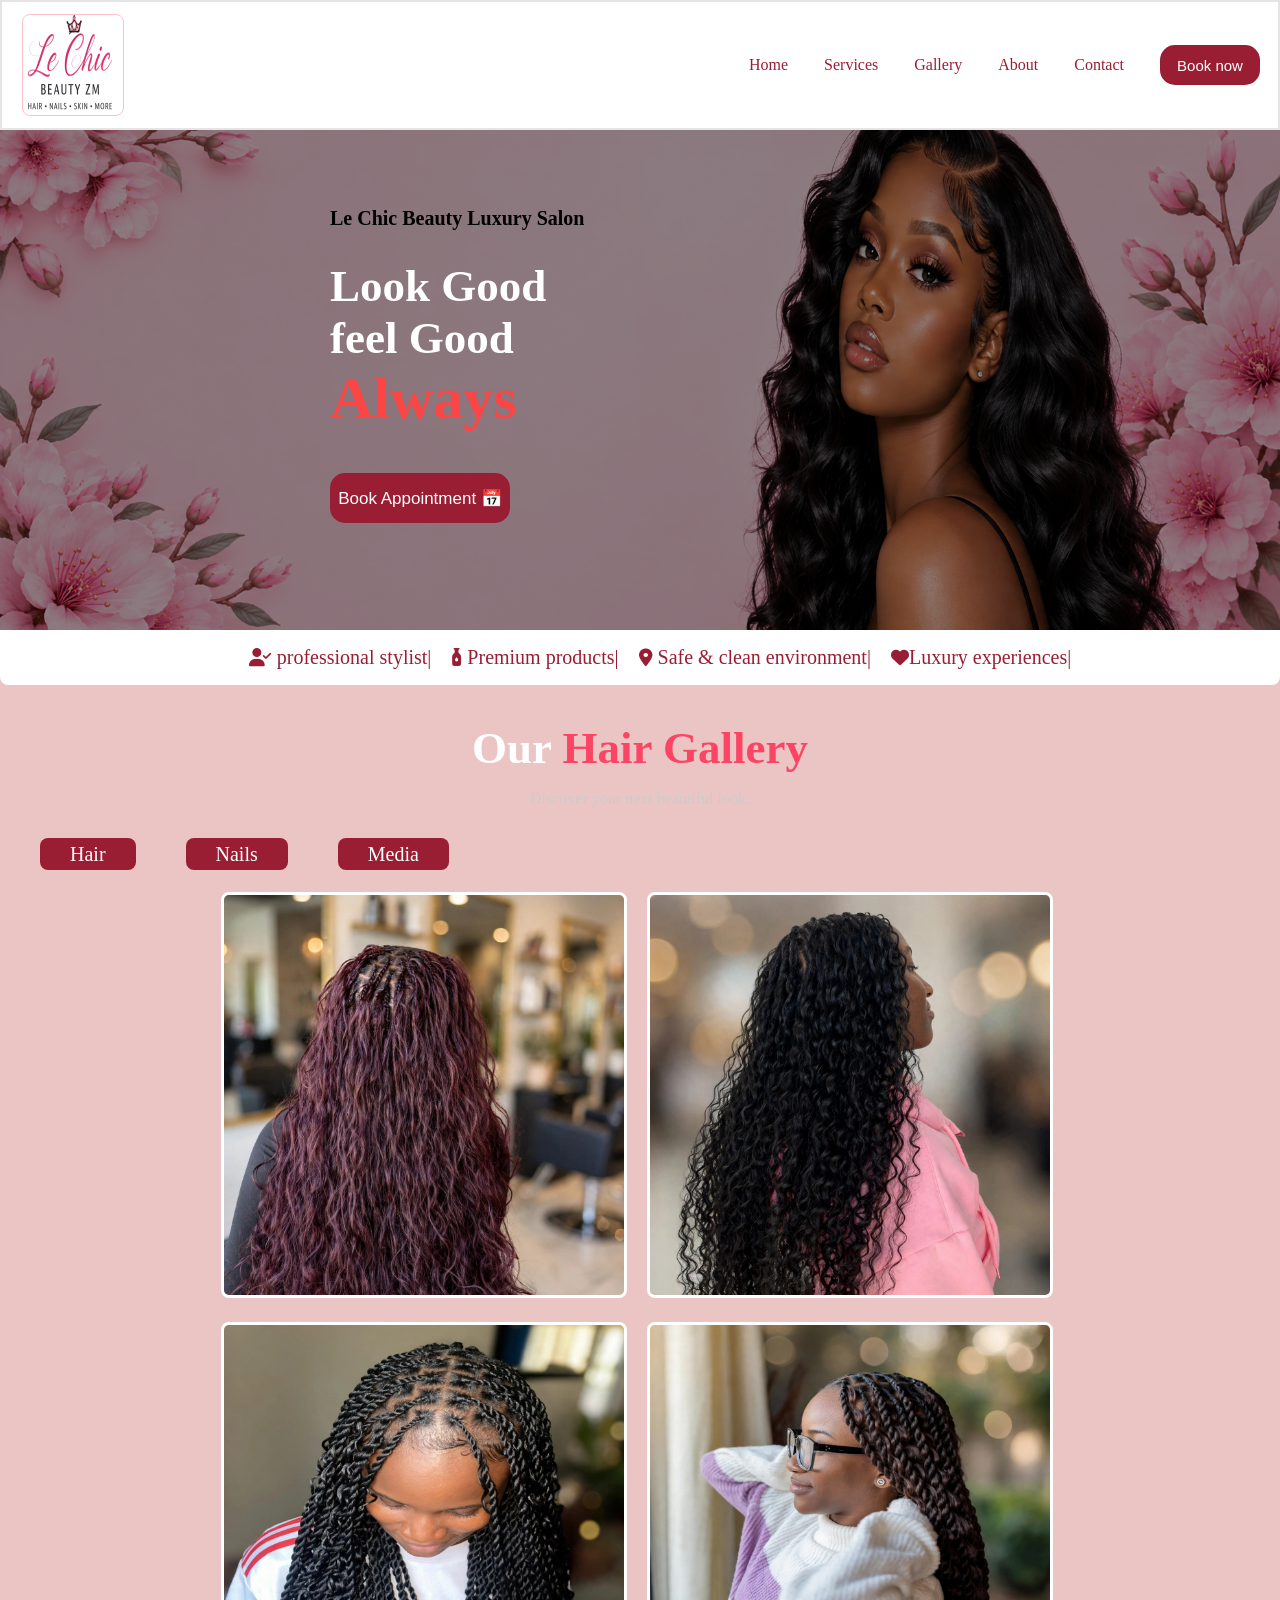
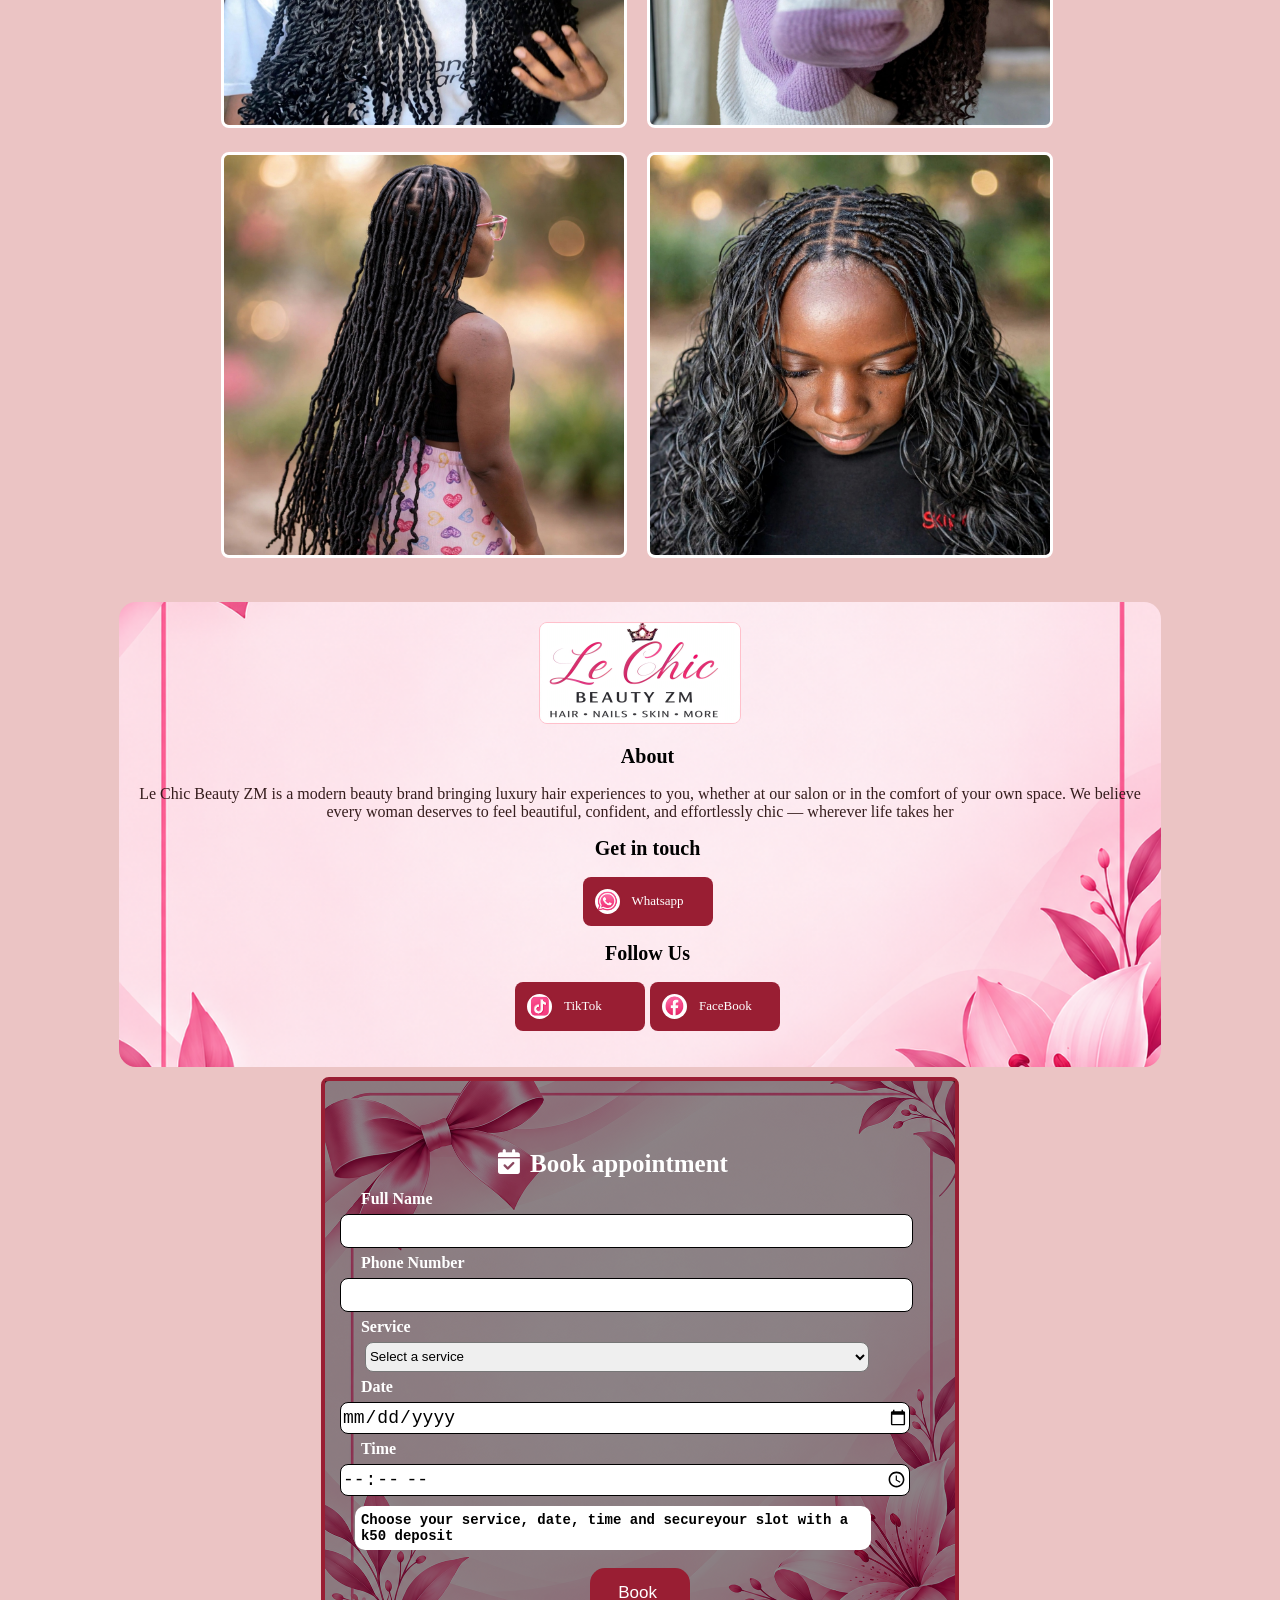
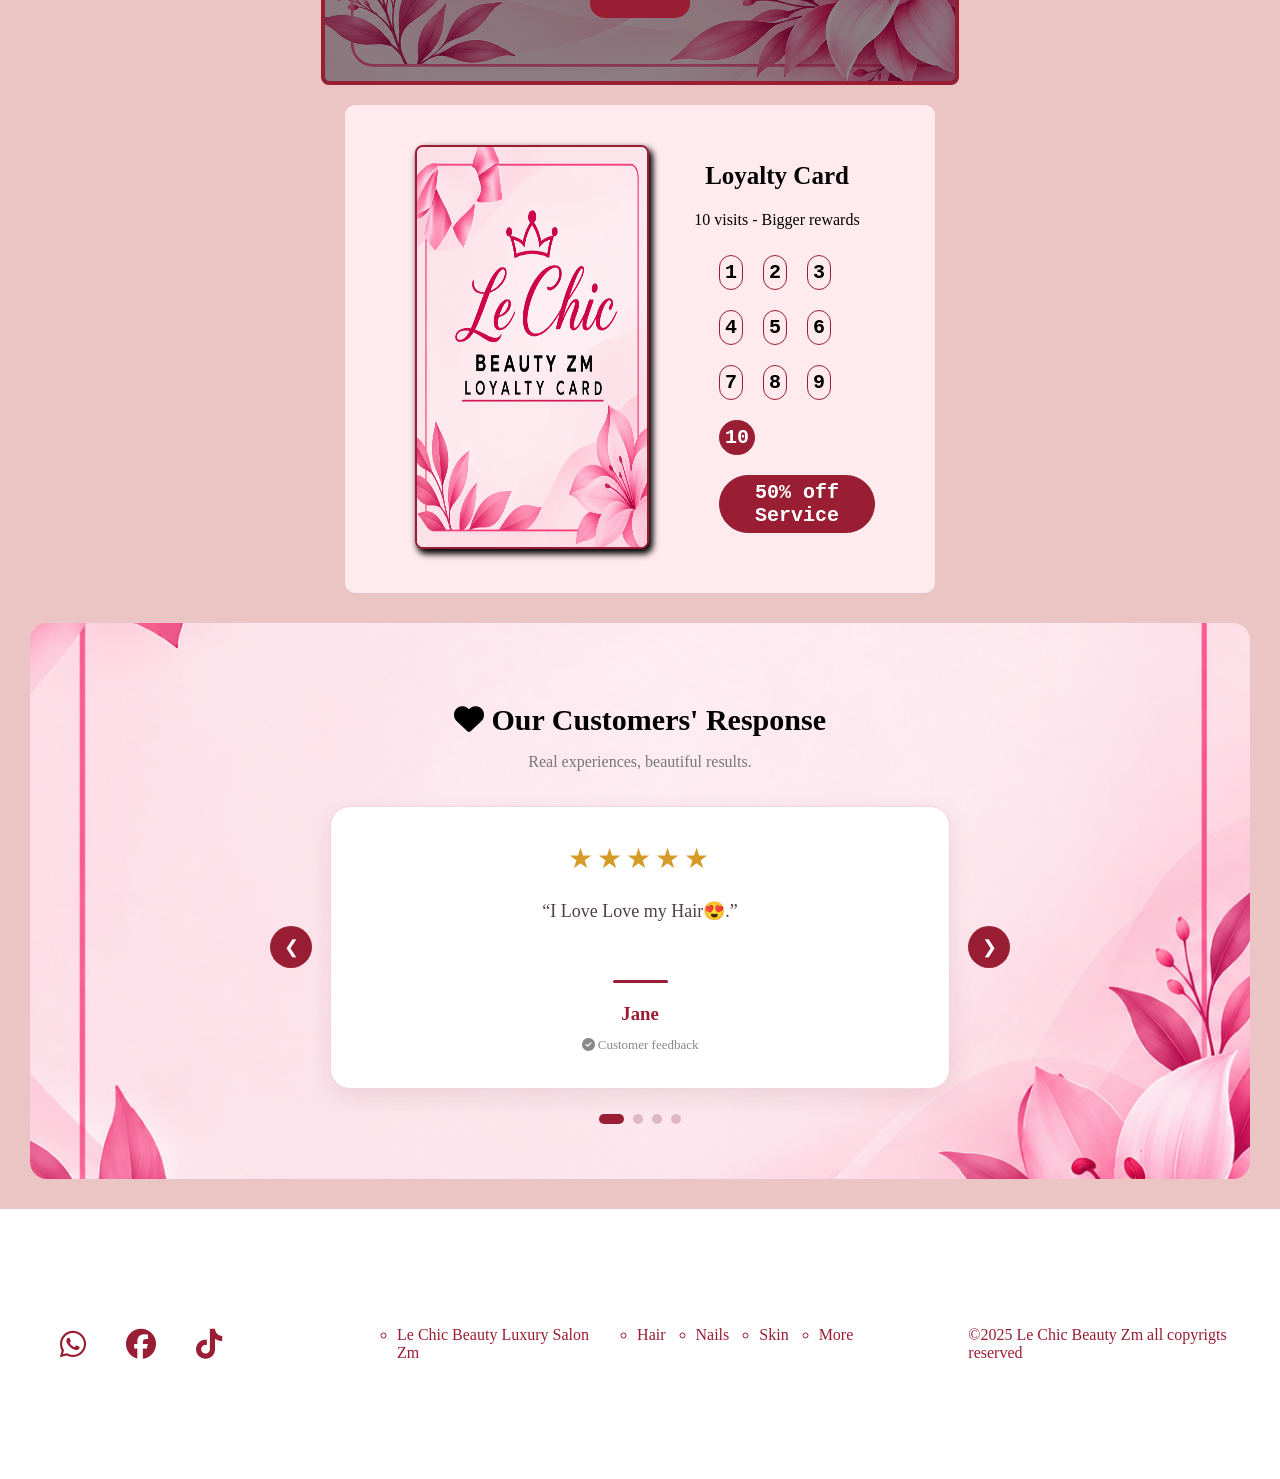
==== commit dc4324de: "Add files via upload" ====
--- a/index.html
+++ b/index.html
@@ -259,7 +259,6 @@
 
 </div>
 
-<script async src="https://www.tiktok.com/embed.js"></script>
 
 
 
@@ -291,7 +290,6 @@
 
 </div>
 
-<script async src="https://www.tiktok.com/embed.js"></script>
 
 
 
@@ -321,14 +319,6 @@
 
 </div>
 
-<script async src="https://www.tiktok.com/embed.js"></script>
-
-
-
-
-
-
-  
 
 
 
@@ -354,7 +344,6 @@
     
     </div>
     
-    <script async src="https://www.tiktok.com/embed.js"></script>
     
     
 
@@ -382,9 +371,6 @@
     
     </div>
     
-    <script async src="https://www.tiktok.com/embed.js"></script>
-    
-    
     
     
     
@@ -505,10 +491,12 @@
 
 <section class="tiktok-section2" id="salon-videos">
 
+
     <div class="gallery-heading">
         <h2>Discover Us on <span>TikTok</span></h2>
         <p>Watch our latest beauty transformations.</p>
     </div>
+    
 
     <div class="tiktok-video">
         <blockquote
@@ -530,8 +518,6 @@
 
 
 
-<script async src="https://www.tiktok.com/embed.js"></script>
-
 
 
 
@@ -558,7 +544,7 @@
 
 
 
-<script async src="https://www.tiktok.com/embed.js"></script>
+
 
 
 
@@ -585,7 +571,7 @@
 
 </div>
 
-<script async src="https://www.tiktok.com/embed.js"></script>
+
 
 
 
@@ -614,7 +600,6 @@
 
 </div>
 
-<script async src="https://www.tiktok.com/embed.js"></script>
 
 
 
@@ -646,7 +631,7 @@
 
 </div>
 
-<script async src="https://www.tiktok.com/embed.js"></script>
+
 
 
 
@@ -676,7 +661,7 @@
 
 </div>
 
-<script async src="https://www.tiktok.com/embed.js"></script>
+
 
 
 
@@ -709,7 +694,7 @@
 
 </div>
 
-<script async src="https://www.tiktok.com/embed.js"></script>
+
 
 
 
@@ -736,16 +721,6 @@
     </blockquote>
 
 </div>
-
-<script async src="https://www.tiktok.com/embed.js"></script>
-
-
-
-
-
-
-
-
 
 
 
@@ -1531,5 +1506,10 @@
 
 
 
+
+
+<script async src="https://www.tiktok.com/embed.js"></script>
+
+
 </body>
 </html>
--- a/Css/form.css
+++ b/Css/form.css
@@ -85,7 +85,7 @@
     flex-wrap: wrap;
     justify-content: center;
     align-items: center;
-    gap: 10px;
+    gap: 30px;
 }
 
 .box3 ul li a{
@@ -97,9 +97,10 @@
     transition: 0.2s ease-in-out;
     transform: 0.2s;
     background: rgb(153, 30, 51);
-    width: 100px;
+    width: 110px;
     border-radius: 8px;
     padding: 10px;
+    margin-left: -25px;
 
 }
 
--- a/Css/body.css
+++ b/Css/body.css
@@ -1,4 +1,5 @@
 body{
+    overflow: hidden;
     background: rgb(235, 196, 196);
     padding: 0;
     margin: 0;
--- a/Css/footer.css
+++ b/Css/footer.css
@@ -173,7 +173,7 @@
  
     footer{
  
-        height: 40vh;
+        height: 70vh;
 
         
     }
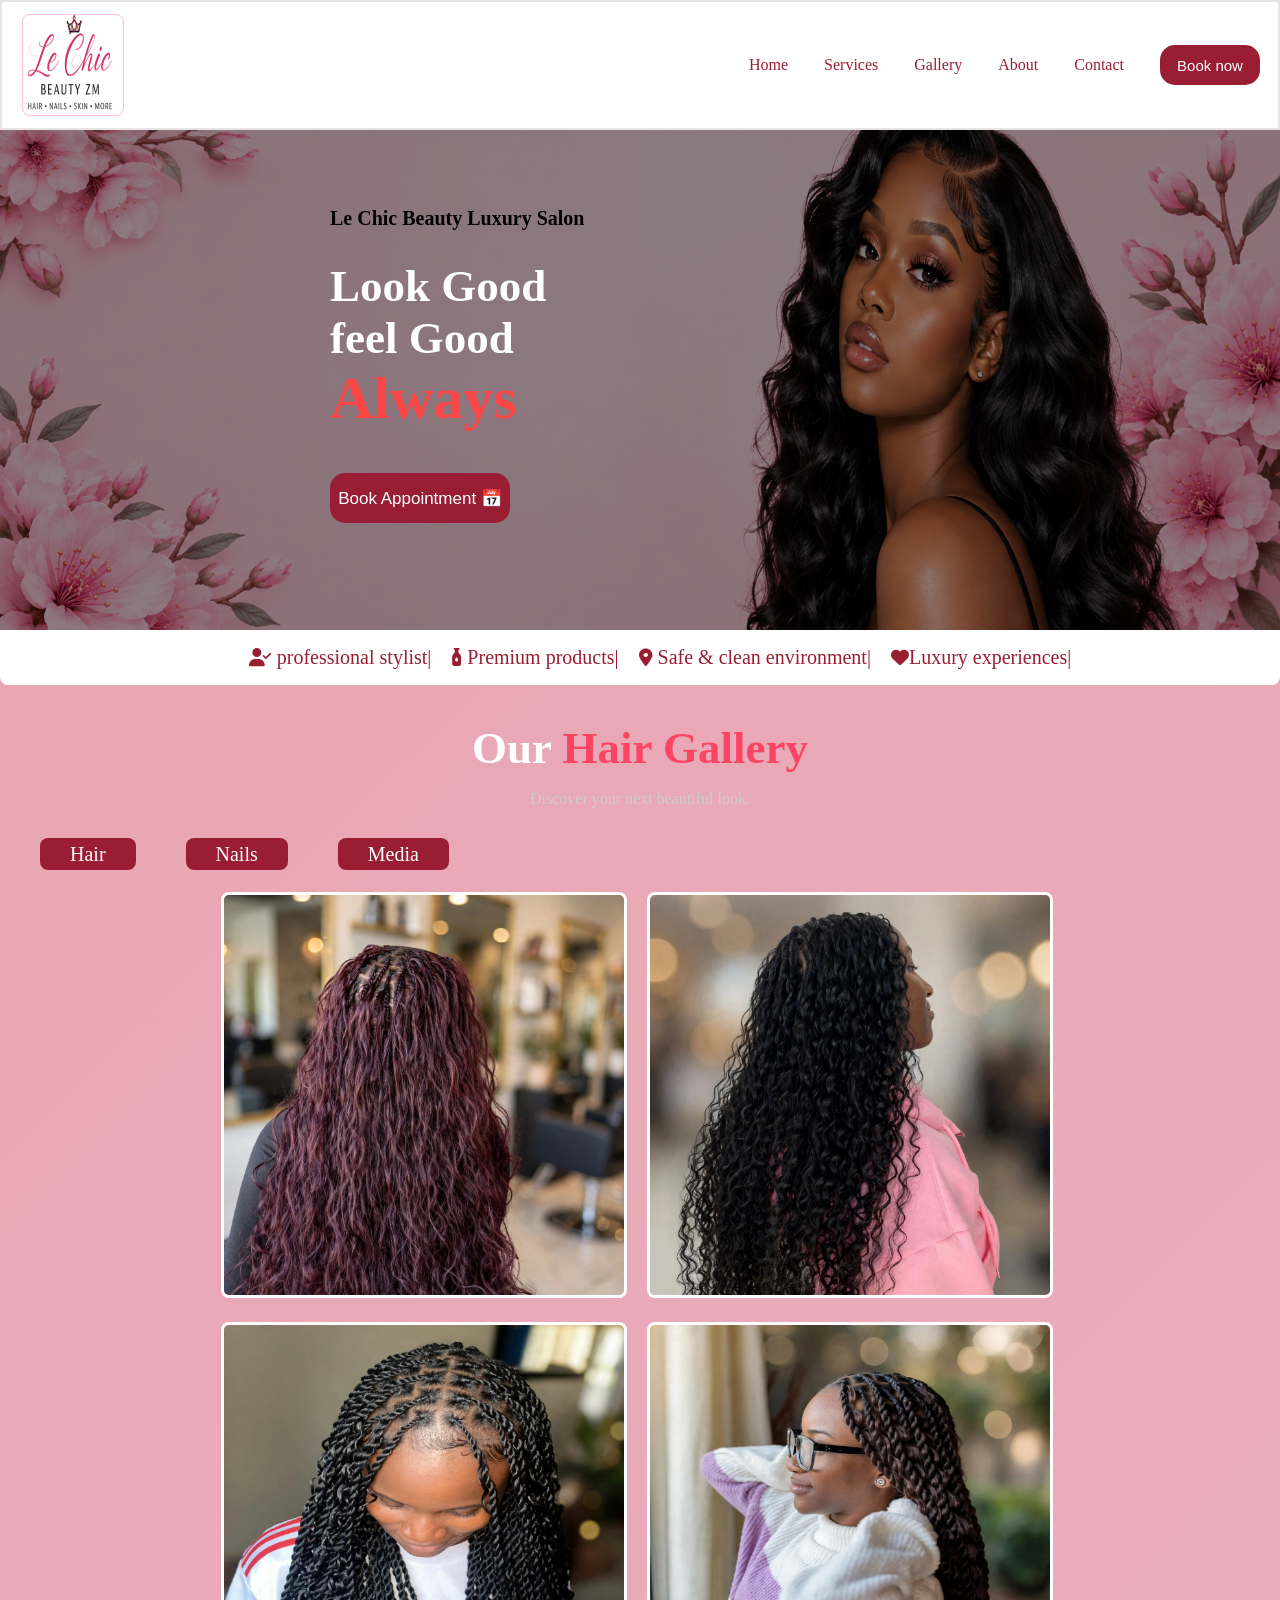
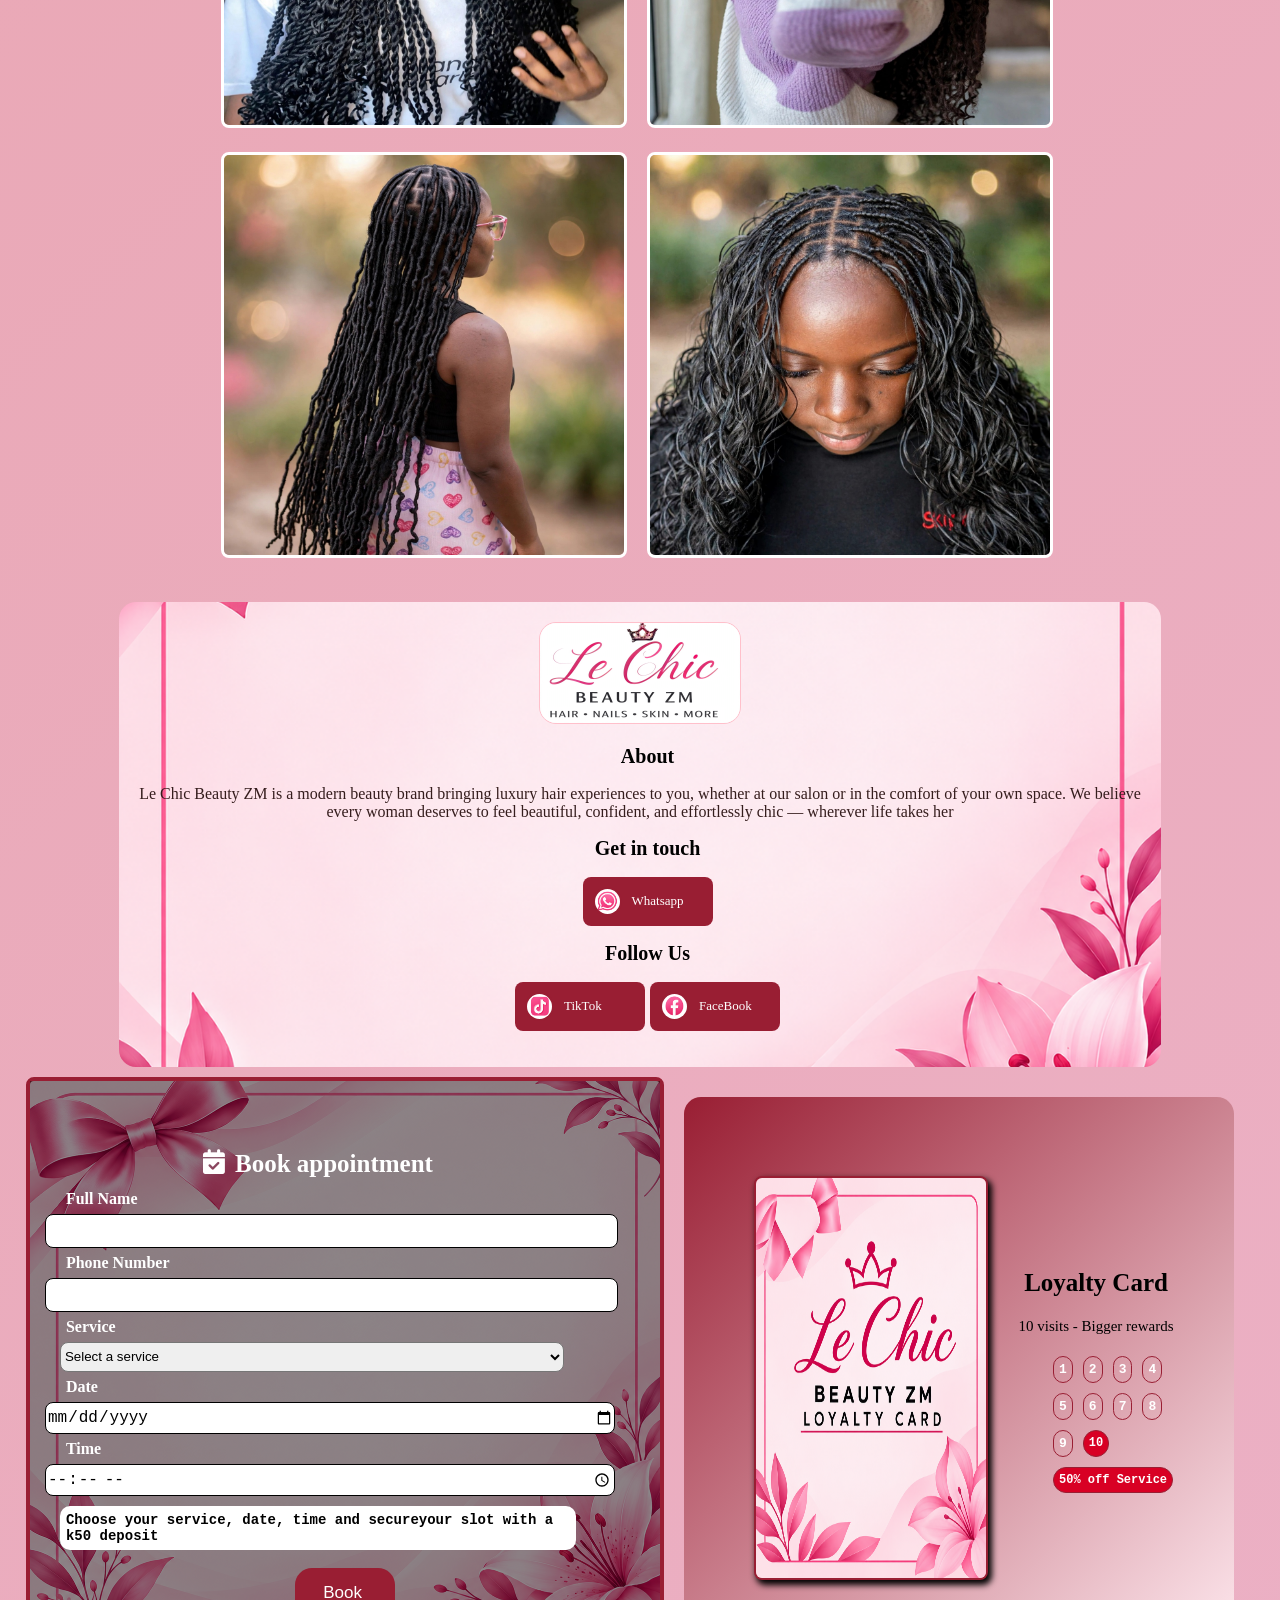
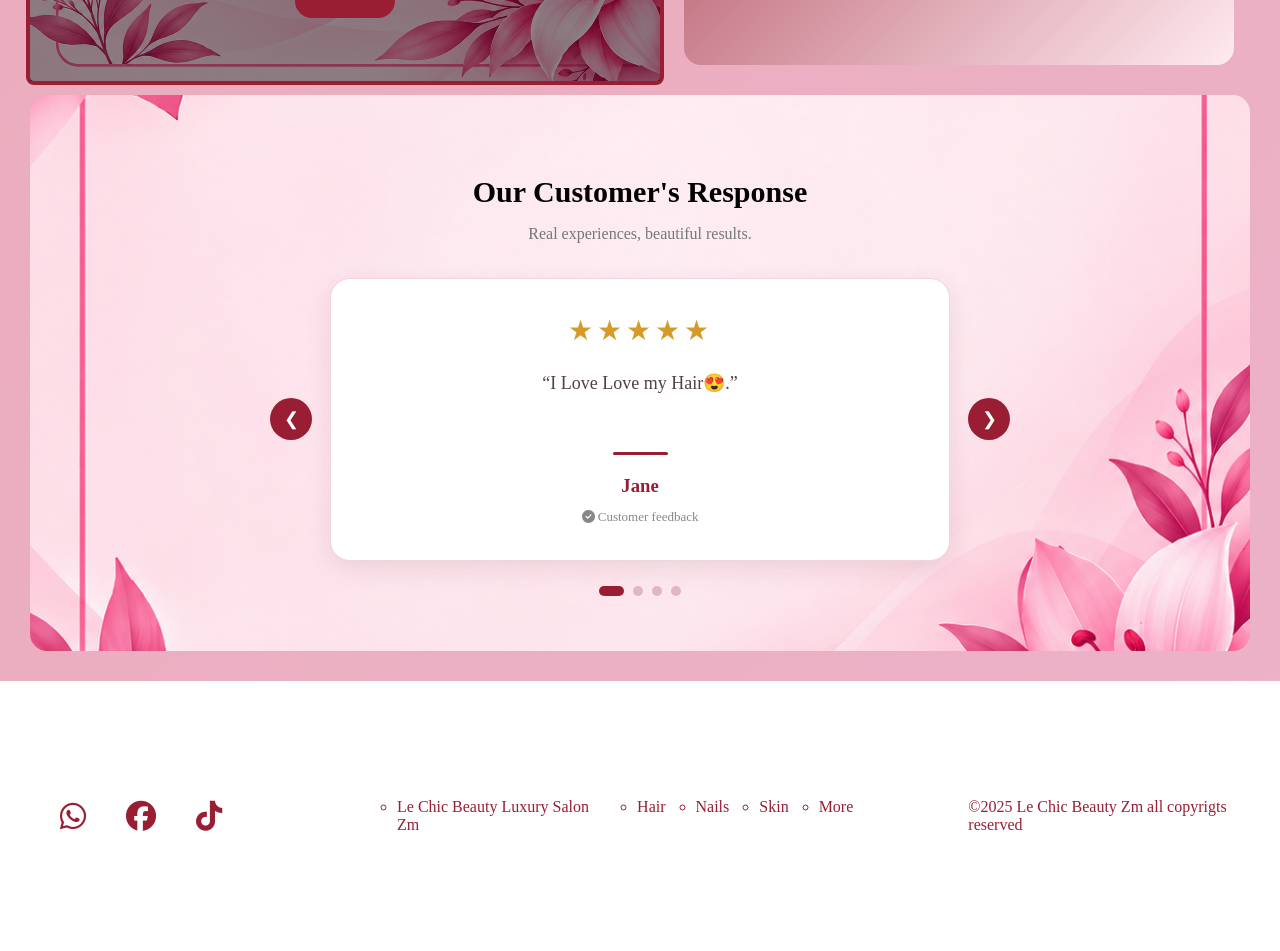
==== commit 022674f2: "Add files via upload" ====
--- a/index.html
+++ b/index.html
@@ -17,6 +17,7 @@
     <link rel="stylesheet" type="text/css" href="Css/footer.css">
     <link rel="stylesheet" type="text/css" href="Css/reviews.css">
     <link rel="stylesheet" type="text/css" href="Css/tiktok.css">
+    <link rel="stylesheet" type="text/css" href="Css/tiktok2.css">
     <link rel="stylesheet"href="https://cdnjs.cloudflare.com/ajax/libs/font-awesome/6.5.2/css/all.min.css">
 
 
@@ -218,7 +219,7 @@
 
 <div class="page" id="page3">
 
-    <div class="gallery-heading">
+    <div class="gallery-heading2">
   
         <h2>Our <span>Social media Gallery</span></h2>
         <p>Tiktok</p>
@@ -489,243 +490,173 @@
 
 
 
+
 <section class="tiktok-section2" id="salon-videos">
 
+    <!--<div class="tiktok-heading">
+        <span>LE CHIC BEAUTY ZM</span>
+        <h2>Discover Us on <strong>TikTok</strong></h2>
+        <p>Beauty, elegance and transformations worth watching. 💗</p>
+    </div>-->
 
     <div class="gallery-heading">
-        <h2>Discover Us on <span>TikTok</span></h2>
-        <p>Watch our latest beauty transformations.</p>
+        <h2>Dicover Le chic on <span>Tik Tok</span></h2>
+        <p>Discover your next beautiful look.</p>
     </div>
-    
-
-    <div class="tiktok-video">
-        <blockquote
-            class="tiktok-embed"
-            cite="https://www.tiktok.com/@le.chic.beauty.zm/video/7673778056607108373"
-            data-video-id="7673778056607108373"
-            style="max-width: 325px; min-width: 250px;">
-
-            <section>
-                <a
-                    target="_blank"
-                    href="https://www.tiktok.com/@le.chic.beauty.zm/video/7673778056607108373">
-                    Visit our TikTok page
-                </a>
-            </section>
-
-        </blockquote>
+
+    <div class="tiktok-grid">
+
+
+        <div class="tiktok-video">
+
+            <blockquote
+                class="tiktok-embed"
+                cite="https://www.tiktok.com/@le.chic.beauty.zm/video/7696901391771503880"
+                data-video-id="7696901391771503880"
+                style="max-width: 325px; min-width: 250px;">
+        
+                <section>
+                    <a
+                        target="_blank"
+                        href="https://www.tiktok.com/@le.chic.beauty.zm/video/7696901391771503880">
+                        Watch our video on TikTok
+                    </a>
+                </section>
+        
+            </blockquote>
+        
+        </div>
+        
+        
+        
+        
+        
+        
+        
+        
+        <div class="tiktok-video">
+        
+            <blockquote
+                class="tiktok-embed"
+        
+                cite="https://www.tiktok.com/@le.chic.beauty.zm/video/7702191593515781383"
+                data-video-id="7702191593515781383"
+                style="max-width: 325px; min-width: 250px;">
+        
+        
+                <section>
+                    <a
+                        target="_blank"
+                        href="https://www.tiktok.com/@le.chic.beauty.zm/video/7702191593515781383">
+                        Watch our video on TikTok
+                    </a>
+                </section>
+        
+            </blockquote>
+        
+        
+        
+        </div>
+        
+        
+        
+        
+        
+        
+        
+        
+        
+        
+        <div class="tiktok-video">
+        
+            <blockquote
+                class="tiktok-embed"
+                cite="https://www.tiktok.com/@le.chic.beauty.zm/video/7703421415076171016"
+                data-video-id="7703421415076171016"
+                style="max-width: 325px; min-width: 250px;">
+        
+                <section>
+                    <a
+                        target="_blank"
+                        href="https://www.tiktok.com/@le.chic.beauty.zm/video/7703421415076171016">
+                        Watch our video on TikTok
+                    </a>
+                </section>
+        
+            </blockquote>
+        
+        </div>
+        
+        
+        
+        
+        
+        
+            <div class="tiktok-video">
+        
+                <blockquote
+                    class="tiktok-embed"
+                    cite="https://www.tiktok.com/@le.chic.beauty.zm/video/7703421415076171016"
+                    data-video-id="7703421415076171016"
+                    style="max-width: 325px; min-width: 250px;">
+            
+                    <section>
+                        <a
+                            target="_blank"
+                            href="https://www.tiktok.com/@le.chic.beauty.zm/video/7703421415076171016">
+                            Watch our video on TikTok
+                        </a>
+                    </section>
+            
+                </blockquote>
+            
+            </div>
+            
+            
+            
+        
+        
+        
+        
+            
+            <div class="tiktok-video">
+        
+                <blockquote
+                    class="tiktok-embed"
+                    cite="https://www.tiktok.com/@le.chic.beauty.zm/video/7702692352413977863"
+                    data-video-id="7702692352413977863"
+                    style="max-width: 325px; min-width: 250px;">
+            
+                    <section>
+                        <a
+                            target="_blank"
+                            href="https://www.tiktok.com/@le.chic.beauty.zm/video/7702692352413977863">
+                            Watch our video on TikTok
+                        </a>
+                    </section>
+            
+                </blockquote>
+            
+            </div>
+
+
+
+
+
+        
+
     </div>
 
-
-
-
-
-
-
-
-
-    <div class="tiktok-video">
-        <blockquote
-            class="tiktok-embed"
-            cite="https://www.tiktok.com/@le.chic.beauty.zm/photo/7641646877426879760"
-            data-video-id="7641646877426879760"
-            style="max-width: 325px; min-width: 250px;">
-
-            <section>
-                <a
-                    target="_blank"
-                    href="https://www.tiktok.com/@le.chic.beauty.zm/photo/7641646877426879760">
-                    Visit our TikTok page
-                </a>
-            </section>
-
-        </blockquote>
+    <div class="tiktok-follow">
+        <a href="https://www.tiktok.com/@le.chic.beauty.zm"
+           target="_blank" rel="noopener">
+            <i class="fa-brands fa-tiktok"></i>
+            Follow us on TikTok
+        </a>
     </div>
 
-
-
-
-
-
-
-
-
-
-<div class="tiktok-video">
-
-    <blockquote
-        class="tiktok-embed"
-        cite="https://www.tiktok.com/@le.chic.beauty.zm/video/7696901391771503880"
-        data-video-id="7696901391771503880"
-        style="max-width: 325px; min-width: 250px;">
-
-        <section>
-            <a
-                target="_blank"
-                href="https://www.tiktok.com/@le.chic.beauty.zm/video/7696901391771503880">
-                Watch our video on TikTok
-            </a>
-        </section>
-
-    </blockquote>
-
-</div>
-
-
-
-
-
-
-
-
-
-<!----------------------------------------------------->
-<div class="tiktok-video">
-
-    <blockquote
-    class="tiktok-embed"
-    cite="https://www.tiktok.com/@le.chic.beauty.zm/video/7696901391771503880"
-    data-video-id="7696901391771503880"
-    style="max-width: 325px; min-width: 250px;">
-
-    <section>
-        <a
-            target="_blank"
-            href="https://www.tiktok.com/@le.chic.beauty.zm/video/7696901391771503880">
-            Watch our video on TikTok
-        </a>
-    </section>
-
-</blockquote>
-
-</div>
-
-
-
-
-
-
-
-
-<div class="tiktok-video">
-
-<blockquote
-    class="tiktok-embed"
-    allow="autoplay;"
-    cite="https://www.tiktok.com/@le.chic.beauty.zm/video/7702191593515781383"
-    data-video-id="7702191593515781383"
-    style="max-width: 325px; min-width: 250px;">
-
-
-    <section>
-        <a
-            target="_blank"
-            href="https://www.tiktok.com/@le.chic.beauty.zm/video/7702191593515781383">
-            Watch our video on TikTok
-        </a>
-    </section>
-
-</blockquote>
-
-
-
-</div>
-
-
-
-
-
-
-
-
-
-
-
-<div class="tiktok-video">
-
-<blockquote
-    class="tiktok-embed"
-    cite="https://www.tiktok.com/@le.chic.beauty.zm/video/7703421415076171016"
-    data-video-id="7703421415076171016"
-    style="max-width: 325px; min-width: 250px;">
-
-    <section>
-        <a
-            target="_blank"
-            href="https://www.tiktok.com/@le.chic.beauty.zm/video/7703421415076171016">
-            Watch our video on TikTok
-        </a>
-    </section>
-
-</blockquote>
-
-</div>
-
-
-
-
-
-
-
-
-
-
-
-
-
-
-<div class="tiktok-video">
-
-    <blockquote
-        class="tiktok-embed"
-        cite="https://www.tiktok.com/@le.chic.beauty.zm/video/7703421415076171016"
-        data-video-id="7703421415076171016"
-        style="max-width: 325px; min-width: 250px;">
-
-        <section>
-            <a
-                target="_blank"
-                href="https://www.tiktok.com/@le.chic.beauty.zm/video/7703421415076171016">
-                Watch our video on TikTok
-            </a>
-        </section>
-
-    </blockquote>
-
-</div>
-
-
-
-
-
-
-
-
-
-<div class="tiktok-video">
-
-    <blockquote
-        class="tiktok-embed"
-        cite="https://www.tiktok.com/@le.chic.beauty.zm/video/7702692352413977863"
-        data-video-id="7702692352413977863"
-        style="max-width: 325px; min-width: 250px;">
-
-        <section>
-            <a
-                target="_blank"
-                href="https://www.tiktok.com/@le.chic.beauty.zm/video/7702692352413977863">
-                Watch our video on TikTok
-            </a>
-        </section>
-
-    </blockquote>
-
-</div>
-
-
-
-
 </section>
+
 
 
 
@@ -912,8 +843,8 @@
 
     <div class="reviews-heading">
         <h2>
-            <i class="fa-solid fa-heart"></i>
-            Our Customers' Response
+           
+            Our Customer's Response
         </h2>
 
         <p>Real experiences, beautiful results.</p>
--- a/Css/form.css
+++ b/Css/form.css
@@ -5,11 +5,11 @@
     margin-top: 15px;
     margin-left: 5px;
     margin: 10px;
-    
-    border-radius: 8px;
+    border-radius: 17px;
     padding: 10px;
 
 }
+
 
 
 
@@ -70,7 +70,7 @@
 
 .box3 img{
     border: 1px solid pink;
-    border-radius: 8px;
+    border-radius: 17px;
 }
 
 .box3 ul{
@@ -175,7 +175,7 @@
     background-color: rgb(153, 30, 51);
     border: 0;
     font-size: 17px;
-    border-radius: 15px;
+    border-radius: 17px;
     color: white;
     transition: 0.2s ease-in-out;
 
@@ -207,14 +207,14 @@
     background: white ;
     color: black;
     border: 1px solid black;
-    font-size: 18px;
+    font-size: 16px;
 
 }
 
 .box2 select{
     width: 80%;
     height: 30px;
-    margin-left: 40px;
+    margin-left: 30px;
     border-radius: 8px;
 }
 
--- a/Css/body.css
+++ b/Css/body.css
@@ -1,6 +1,10 @@
 body{
-    overflow: hidden;
-    background: rgb(235, 196, 196);
+    
+    background: linear-gradient(
+        135deg,
+        rgb(233, 165, 176),
+        #ecb2c8
+    );
     padding: 0;
     margin: 0;
 }
--- a/Css/slide.css
+++ b/Css/slide.css
@@ -1,3 +1,11 @@
+.gallery-section{
+    background: linear-gradient(
+        135deg,
+        rgb(153, 30, 51),
+        #ffeaf0
+    );
+}
+
 .galleryfull{
     display: inline-block;
 }
@@ -147,7 +155,6 @@
     width: 100%;
     box-sizing: border-box;
     padding: 10px 20px;
-    background: rgb(255, 234, 238);
     border-radius: 8px;
     color: white;
     overflow: hidden;
--- a/Css/card.css
+++ b/Css/card.css
@@ -2,18 +2,17 @@
     display: flex;
     justify-content: center;
     align-items: center;
-    background: rgb(255, 234, 238);
-    /*background-image: url("../pics/Pastel\ Pink\ Floral\ Ribbon\ Frame.png");
-    background-size: cover;
-    background-position: center;
-    background-color: black;*/
+    background: linear-gradient(
+        135deg,
+        rgb(153, 30, 51),
+        #ffeaf0
+    );
     
     margin: 20px;
-    border-radius: 10px;
+    border-radius: 17px;
     color: black;
     font-family: 'Courier New';
-    font-size: 14px;
-    width: 490px;
+    width: 450px;
     
     padding: 20px 50px;
 
@@ -37,7 +36,7 @@
 }
 
 .box4 .right p{
-    font-size: 16px;
+    font-size: 15px;
 }
 
 
@@ -46,14 +45,13 @@
     display: flex;
     justify-content: center;
     align-items: center;
-    font-size: 30px;
     list-style: none;
     border-radius: 80px;
     border: 1px solid rgb(153, 30, 51);
-    margin: 10px;
+    margin: 5px;
     padding: 5px;
-    font-size: 20px;
-    color: black;
+    font-size: 13px;
+    color: rgb(255, 255, 255);
     font-weight: bold;
 }
 
@@ -76,11 +74,12 @@
 }
 
 .box4 .right .end{
-    background: rgb(153, 30, 51);
+    background: rgb(216, 0, 36);
     color: white;
     display: flex;
     justify-content: center;
     align-items: center;
+    font-size: 12px;
 }
 
 
@@ -90,9 +89,29 @@
 
 
 @media (max-width: 680px) {
+  
     .box4{
         flex-wrap: wrap;
     }
+    .box4 ul li{
+        font-size: 10px;
+    }
+
+    .box4 img{
+        width: 190px;
+        height: 280px;
+   
+    }
+
+    .box4{
+        width: auto;
+    }
+    .box4 .right{
+        display: inline-block;
+        left: 0;
+    
+    }
+
 
    
 }
--- a/Css/footer.css
+++ b/Css/footer.css
@@ -123,36 +123,38 @@
        
     footer ul{
         display: flex;
-        gap: 5px;
+        justify-content: center;
+        align-items: center;
+        margin-right: 30px;
     }
+
+ 
 
     .footer .nam{
         display: inline-block;
         flex-wrap: wrap;
     }
 
-    footer ul li a i{
-        
-        padding: 3px 3px;
-        margin-left: 30px;
-        font-size: 30px;
-    
-    }
-
     footer .nam ul{
-        display: inline;
+        display: grid;
         margin: 30px;
     }
 
     footer .nam ul li{
         margin: 1px;
         font-size: 12px;
+        justify-content: center;
+        align-items: center;
+        margin-left: 20px;
 
     }
 
     footer .nam p{
+        display: flex;
+        justify-content: center;
+        align-items: center;
         font-size: 12px;
-        margin-left: 30px;
+        margin-left: 60px;
     }
    
 
@@ -178,4 +180,5 @@
         
     }
 	
-}+}
+
--- a/Css/tiktok.css
+++ b/Css/tiktok.css
@@ -5,16 +5,42 @@
     justify-content: center;
 }
 
-.gallery-heading ul{
+
+.gallery-heading2 {
+    text-align: center;
+    margin-bottom: 35px;
+}
+
+.gallery-heading2 h2 {
+    font-family: Georgia, serif;
+    font-size: clamp(30px, 5vw, 45px);
+    color: white;
+    margin-bottom: 10px;
+}
+
+.gallery-heading2 h2 span {
+    color: rgb(252, 69, 100);
+    font-family: "Segoe Script", cursive;
+}
+
+.gallery-heading2 p {
+    color: #cccccc;
+    font-size: 16px;
+}
+
+
+
+
+.gallery-heading2 ul{
     display: flex;
     gap: 50px;
 }
 
-.gallery-heading ul li{
+.gallery-heading2 ul li{
     list-style: none;
 }
 
-.gallery-heading ul li a{
+.gallery-heading2 ul li a{
     padding: 5px 30px;
     font-size: 20px;
     text-decoration: none;
@@ -25,7 +51,7 @@
     transition: 0.2s ease-in-out;
 }
 
-.gallery-heading ul li a:hover{
+.gallery-heading2 ul li a:hover{
     background: white;
     color: black;
     border: 2px solid rgb(153, 30, 51);
@@ -34,7 +60,7 @@
 
 /* TIKTOK GALLERY SECTION */
 
-.tiktok-section {
+.galleryfull3 .tiktok-section {
     display: flex;
     width: 100%;
     box-sizing: border-box;
@@ -44,7 +70,7 @@
 }
 
 /* AUTOMATIC WRAPPING GRID */
-.tiktok-grid {
+.galleryfull3 .tiktok-grid {
     display: grid;
     grid-template-columns: repeat(
         auto-fit,
@@ -58,7 +84,7 @@
 }
 
 /* EACH VIDEO CARD */
-.tiktok-video {
+.galleryfull3 .tiktok-video {
     width: 400px;
     min-width: 0;
     box-sizing: border-box;
@@ -75,7 +101,7 @@
 }
 
 /* TIKTOK EMBED */
-.tiktok-video blockquote.tiktok-embed {
+.galleryfull3 .tiktok-video blockquote.tiktok-embed {
     width: 100% !important;
     max-width: 100% !important;
     min-width: 0 !important;
@@ -83,11 +109,11 @@
 }
 
 /* FOLLOW BUTTON */
-.tiktok-follow {
+.galleryfull3 .tiktok-follow {
     margin: 25px auto 5px;
 }
 
-.tiktok-follow a {
+.galleryfull3 .tiktok-follow a {
     display: inline-block;
     padding: 13px 24px;
     background: rgb(153, 30, 51);
@@ -97,14 +123,14 @@
     transition: 0.3s ease;
 }
 
-.tiktok-follow a:hover {
+.galleryfull3 .tiktok-follow a:hover {
     background: #e8c5cf;
     color: rgb(153, 30, 51);
 }
 
 
 
-.tiktok-section2 {
+.galleryfull3 .tiktok-section2 {
     display: flex;
     flex-wrap: wrap;
     width: 100%;
--- a/Css/tiktok2.css
+++ b/Css/tiktok2.css
@@ -0,0 +1,137 @@
+
+/* =================================
+   LE CHIC BEAUTY MOBILE TIKTOK
+================================= */
+
+/* Hidden on desktop */
+.tiktok-section2 {
+    display: none;
+}
+
+/* SECTION */
+.tiktok-section2 {
+    width: 100%;
+    box-sizing: border-box;
+    padding: 35px 15px;
+    background: linear-gradient(
+        135deg,
+        rgb(153, 30, 51),
+        #ffeaf0
+    );
+    border-radius: 17px;
+    margin: 15px auto;
+}
+
+/* HEADING */
+.tiktok-heading {
+    text-align: center;
+    margin-bottom: 25px;
+}
+
+.tiktok-heading span {
+    color: rgb(153, 30, 51);
+    font-size: 11px;
+    letter-spacing: 3px;
+    font-weight: bold;
+}
+
+.tiktok-heading h2 {
+    color: #42232d;
+    font-size: 25px;
+    margin: 12px 0;
+}
+
+.tiktok-heading h2 strong {
+    color: rgb(153, 30, 51);
+}
+
+.tiktok-heading p {
+    color: #987c86;
+    font-size: 13px;
+}
+
+/* VIDEO GRID */
+.tiktok-grid {
+    display: flex;
+    flex-wrap: wrap;
+    grid-template-columns: repeat(2, minmax(0, 1fr));
+    gap: 15px;
+    width: 100%;
+    max-width: 650px;
+    margin: auto;
+}
+
+/* VIDEO CARD */
+.tiktok-video blockquote {
+    margin: 0 auto !important;
+    width: 100% !important;
+    min-width: 0 !important;
+}
+
+/* VIDEO PLAYER */
+.chic-video {
+    display: block;
+    width: 100%;
+    aspect-ratio: 9 / 14;
+    object-fit: cover;
+    background: #ead5dd;
+    border-radius: 11px;
+}
+
+/* CAPTION */
+.video-caption {
+    padding: 10px 5px 7px;
+    color: rgb(153, 30, 51);
+    font-size: 12px;
+    font-weight: bold;
+    text-align: center;
+}
+
+/* FOLLOW BUTTON */
+.tiktok-follow {
+    text-align: center;
+    margin: 28px auto 5px;
+}
+
+.tiktok-follow a {
+    display: inline-block;
+    padding: 13px 24px;
+    background: rgb(153, 30, 51);
+    color: white;
+    text-decoration: none;
+    border-radius: 25px;
+    font-size: 13px;
+    transition: .3s;
+}
+
+.tiktok-follow a:hover {
+    background: #e8c5cf;
+    color: rgb(153, 30, 51);
+}
+
+/* SHOW ONLY BELOW 800PX */
+@media screen and (max-width: 799px) {
+    .tiktok-section2 {
+        display: block;
+    }
+}
+
+/* SMALL PHONES */
+@media screen and (max-width: 420px) {
+    .tiktok-section2 {
+        padding: 28px 10px;
+    }
+
+    .tiktok-grid {
+        gap: 10px;
+    }
+
+    .tiktok-video {
+        padding: 4px;
+        border-radius: 12px;
+    }
+
+    .video-caption {
+        font-size: 10px;
+    }
+}
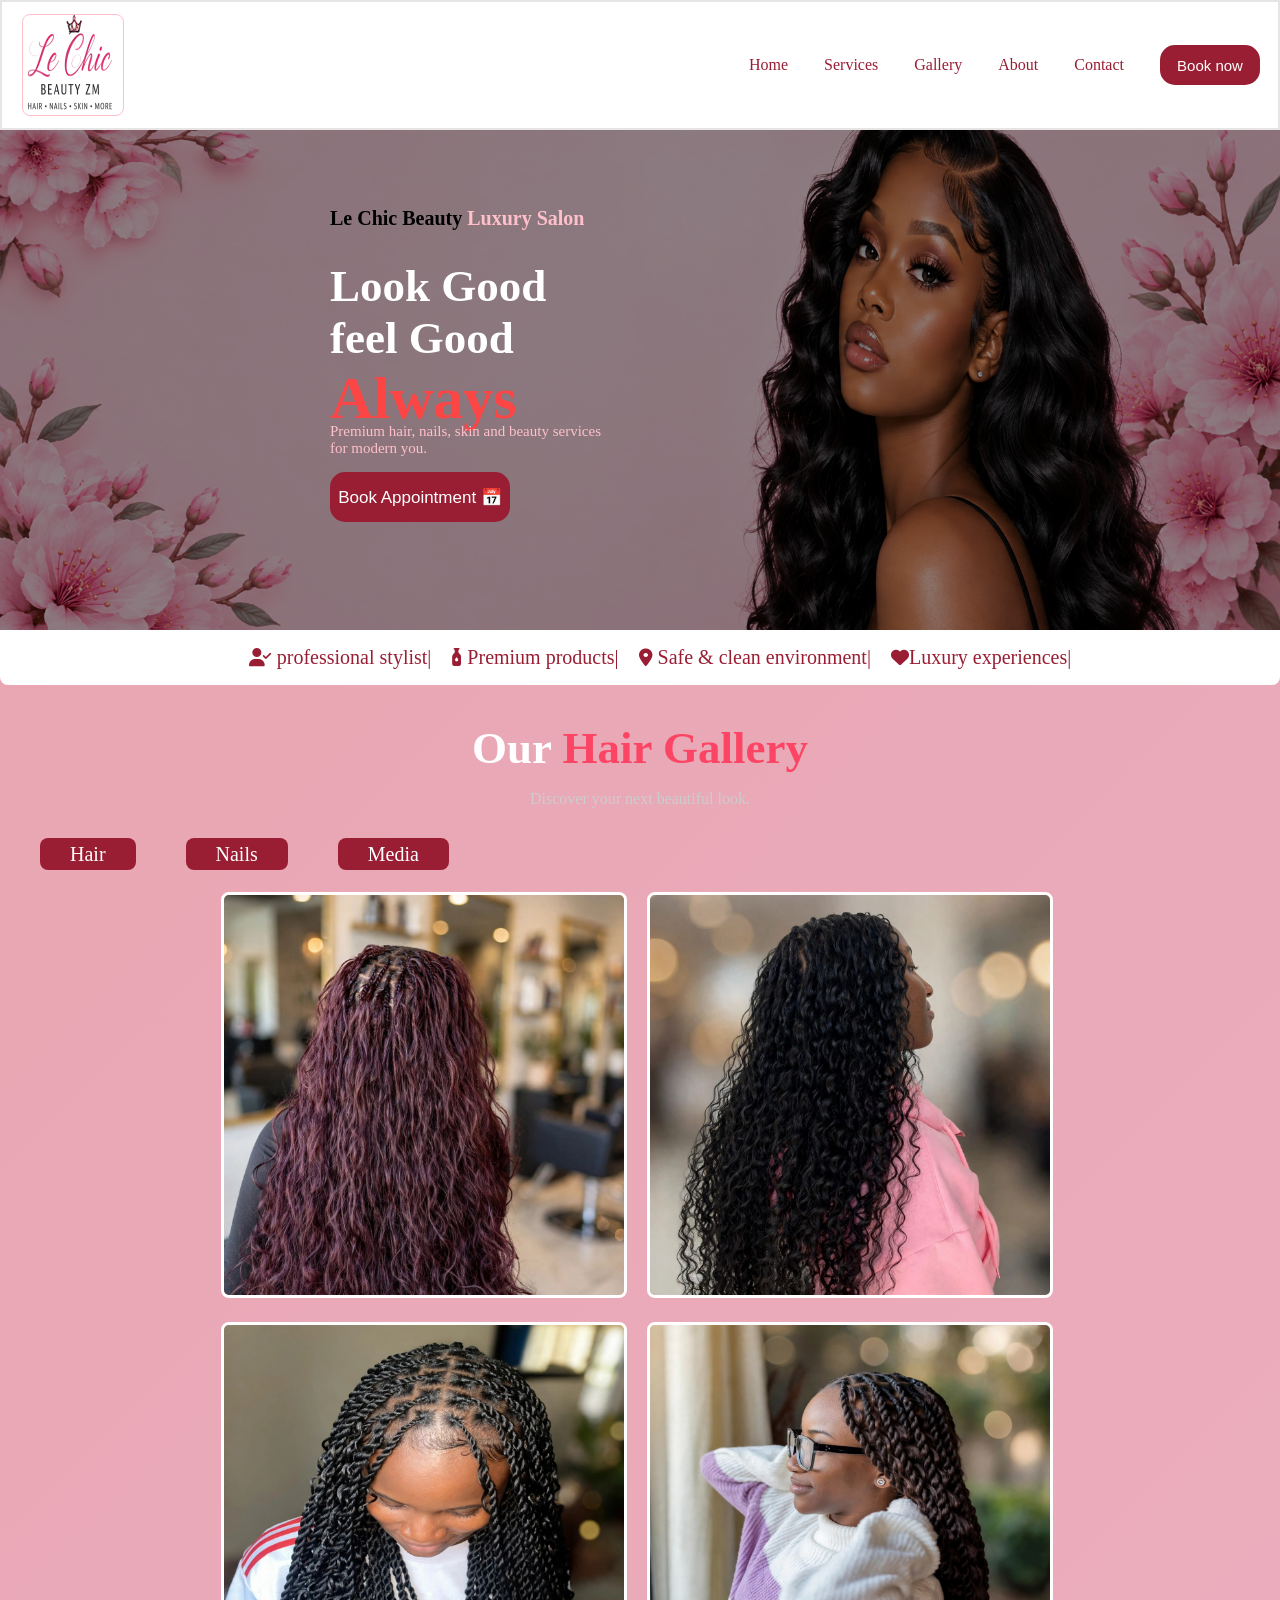
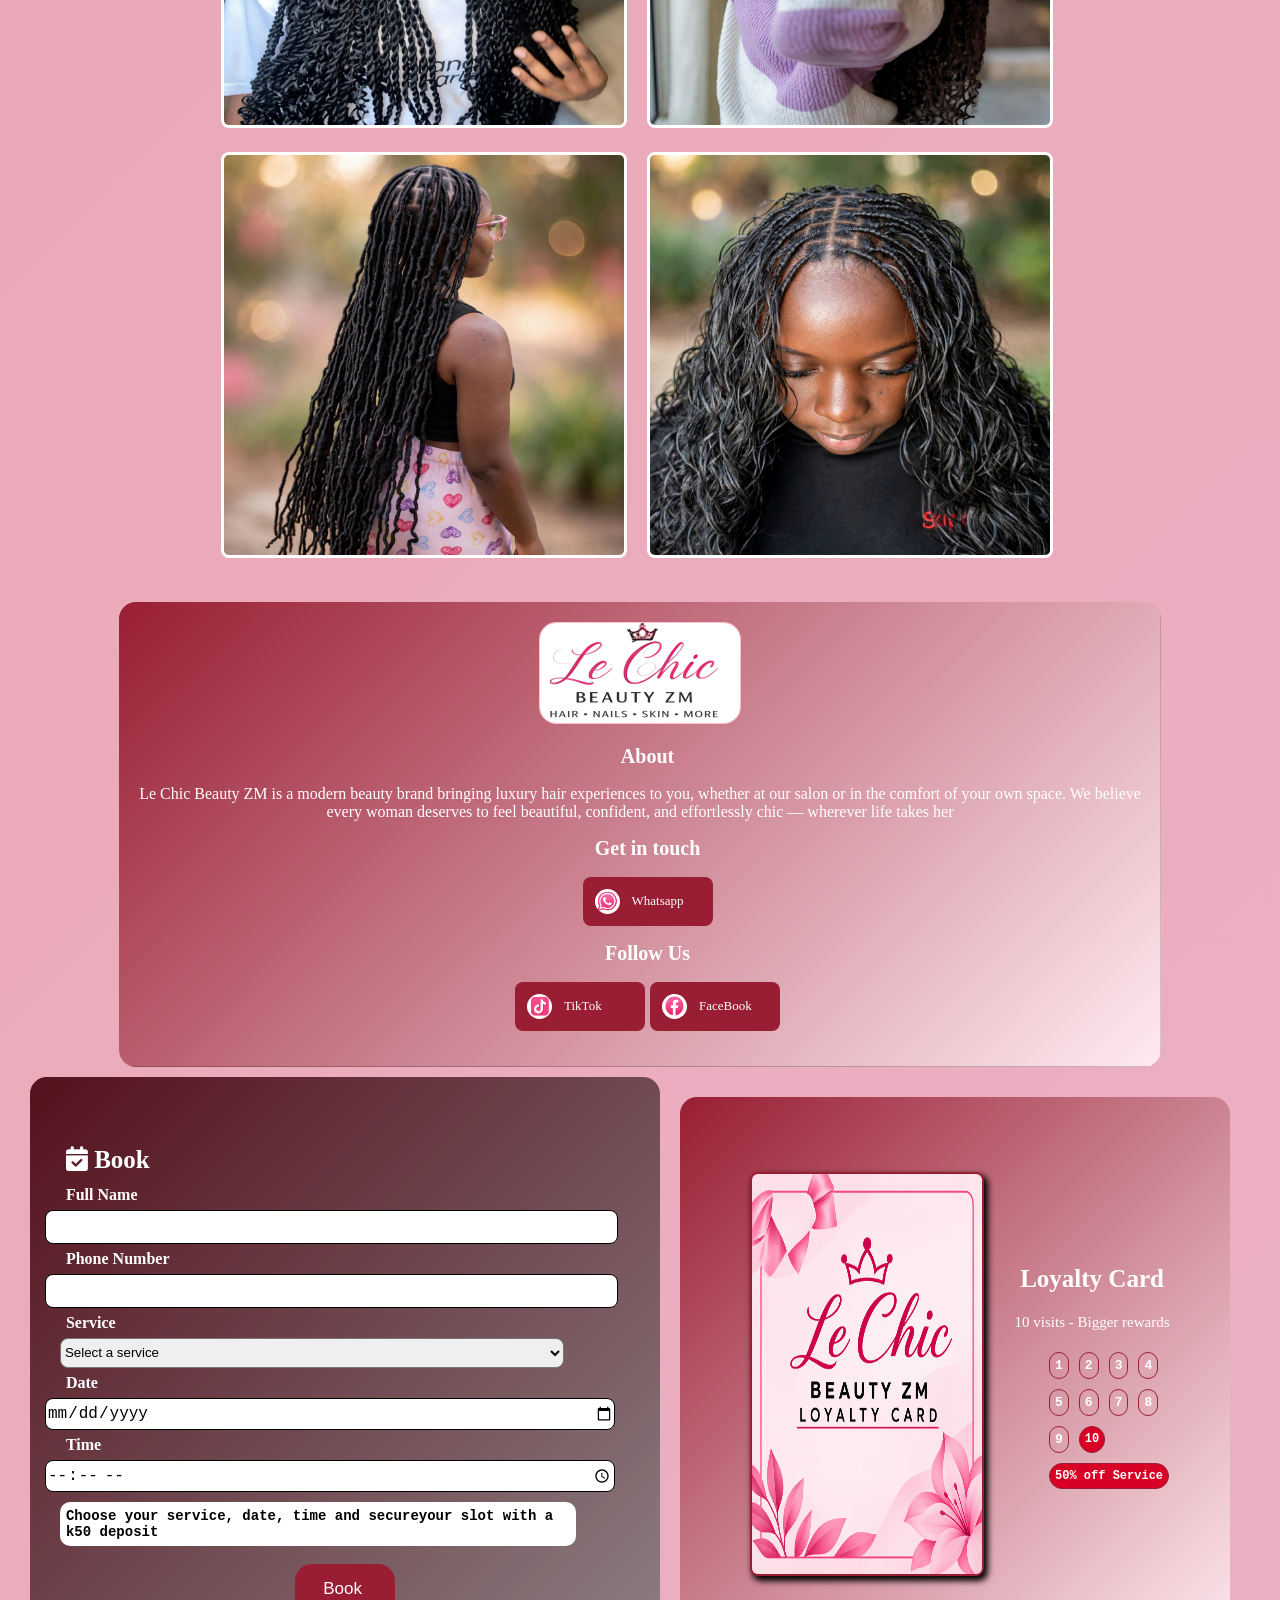
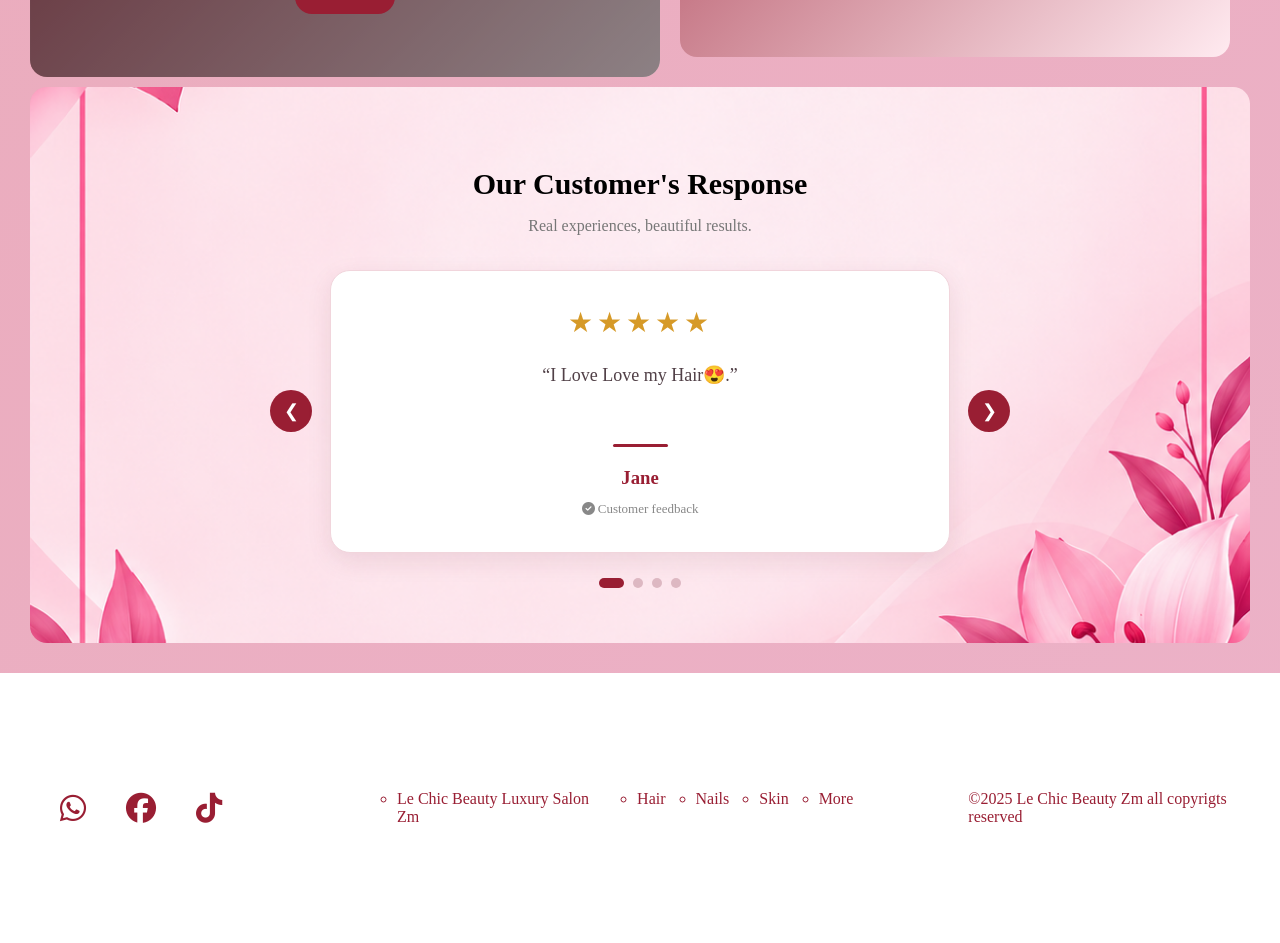
==== commit dd556c74: "Add files via upload" ====
--- a/index.html
+++ b/index.html
@@ -70,7 +70,7 @@
 
 		<div class="overlay reveal">
 			<h2>
-				Le Chic Beauty Luxury Salon
+				Le Chic Beauty <font color="pink">Luxury Salon</font> 
 			</h2>
 			<h1>
 				Look Good
@@ -80,6 +80,9 @@
 			<h1 class="style">
 				Always
 			</h1>
+            <p>
+                Premium hair, nails, skin and beauty services<br> for modern you.
+            </p>
 
 			<a href="#bookingForm"><button class="btn1">Book Appointment 📅 </button></a>
 	
@@ -321,32 +324,6 @@
 </div>
 
 
-
-
-
-
-    <div class="tiktok-video">
-
-        <blockquote
-            class="tiktok-embed"
-            cite="https://www.tiktok.com/@le.chic.beauty.zm/video/7703421415076171016"
-            data-video-id="7703421415076171016"
-            style="max-width: 325px; min-width: 250px;">
-    
-            <section>
-                <a
-                    target="_blank"
-                    href="https://www.tiktok.com/@le.chic.beauty.zm/video/7703421415076171016">
-                    Watch our video on TikTok
-                </a>
-            </section>
-    
-        </blockquote>
-    
-    </div>
-    
-    
-    
 
 
 
@@ -684,14 +661,14 @@
 			About
 		</h2>
 		<p>
-			Le Chic Beauty ZM is a modern beauty 
+			<font color="white">Le Chic Beauty ZM is a modern beauty 
 			brand bringing luxury hair experiences
 			to you, whether at our salon or in the
 			comfort of your own space. We believe 
             <br>
 			every woman deserves to feel beautiful,
 			confident, and
-		    effortlessly chic — wherever life takes her
+		    effortlessly chic — wherever life takes her</font>
 		</p>
 		<h2 class="bok5" id="contact">
 			Get in touch
@@ -728,7 +705,7 @@
 
 		<form id="bookingForm">
 
-			<label class="bok"><i class="fa-solid fa-calendar-check"></i> Book appointment</label>
+			<label class="bok"><i class="fa-solid fa-calendar-check"></i> Book </label>
 
 			<label>Full Name</label>
 			<input type="text" id="name" required>
@@ -1439,7 +1416,23 @@
 
 
 
-<script async src="https://www.tiktok.com/embed.js"></script>
+<script>
+    document.addEventListener("DOMContentLoaded", function () {
+    
+        function loadTikTokEmbeds() {
+    
+            const script = document.createElement("script");
+    
+            script.src = "https://www.tiktok.com/embed.js";
+            script.async = true;
+    
+            document.body.appendChild(script);
+        }
+    
+        loadTikTokEmbeds();
+    
+    });
+    </script>
 
 
 </body>
--- a/Css/intro.css
+++ b/Css/intro.css
@@ -97,6 +97,12 @@
 }
 
 
+.intro .overlay p{
+    color: pink;
+    font-size: 15px;
+    margin-top: -50px;
+}
+
 
 
 
@@ -240,6 +246,12 @@
     
     }
 
+    .intro .overlay p{
+        color: pink;
+        font-size: 10px;
+        margin-top: -30px;
+    }
+
 
  
 }
@@ -297,7 +309,7 @@
 
     .overlay{
         position: absolute;
-        top: 35px;
+        top: 60px;
         left: 0;
     
     }
@@ -323,7 +335,13 @@
         width: 130px;
         height: 45px;
         font-size: 12px;
-    
+        margin-top: 10px;
+    
+    }
+    .intro .overlay p{
+        color: pink;
+        font-size: 8px;
+        margin-top: -20px;
     }
 
  
@@ -382,15 +400,15 @@
     .intro{
         min-width: 80%;
         width: 100%;
-        height: 300px;
-        background-image: url("../pics/back1.png");
-        background-size: cover;
-        background-position: center;
-    }
-
-    .overlay{
-        position: absolute;
-        top: 50px;
+        height: 380px;
+        background-image: url("../pics/back1.png");
+        background-size: cover;
+        background-position: center;
+    }
+
+    .overlay{
+        position: absolute;
+        top: 65px;
         left: 1px;
     
     }
@@ -417,8 +435,13 @@
         height: 35px;
         font-size: 10px;
         margin-left: -10px;
-        margin-top: -10px;
-    
+        margin-top: 6px;
+    
+    }
+    .intro .overlay p{
+        color: rgb(231, 174, 174);
+        font-size: 6px;
+        margin-top: -20px;
     }
 
  
--- a/Css/form.css
+++ b/Css/form.css
@@ -16,16 +16,20 @@
 
 .box2{
     max-width: 100%;
-    border: 4px solid rgb(153, 30, 51);
+    
     display: flex;
     justify-content: center;
     align-items: center;
     border-radius: 17px;
     height: 600px;
-    /**background-color: rgb(153, 30, 51);**/
-    background-image: url("../pics/Pastel\ Pink\ Floral\ Ribbon\ Frame.png");
+    /**background-image: url("../pics/Pastel\ Pink\ Floral\ Ribbon\ Frame.png");**/
+    background: linear-gradient(
+        135deg,
+        rgb(153, 30, 51),
+        #ffeaf0
+    );
     background-size: cover;
-    border-radius: 8px;
+    border-radius: 17px;
     background-position: center;
     background-color: black;
     color: white;
@@ -41,8 +45,12 @@
     inset: 0;
 
     background: rgba(0, 0, 0, 0.45);
+    border-radius: 17px;
 
     z-index: 1;
+}
+.box2 img{
+    border-radius: 17px;
 }
 
 
@@ -55,8 +63,12 @@
     padding: 20px;
     margin: 10px;
     max-width: 100%;
-
-    background-image: url("../pics/Pastel\ Pink\ Floral\ Ribbon\ Frame.png");
+    background: linear-gradient(
+        135deg,
+        rgb(153, 30, 51),
+        #ffeaf0
+    );
+
     background-size: cover;
     background-position: center;
     background-color: black;
@@ -133,11 +145,10 @@
 .box3 .bok5{
     font-size: 20px;
     margin-left: 15px;
+    color: white;
 }
 
 .bok{
-    display: flex;
-    justify-content: center;
     font-family: Cambria Math;
     font-size: 25px;
     gap:10px ;
--- a/Css/slide.css
+++ b/Css/slide.css
@@ -208,7 +208,7 @@
 .gallery-card img {
     display: block;
     width: 100%;
-    height: 500px;
+    height: 600px;
     object-fit: center;
     object-position: center;
     transition: opacity 0.25s ease;
@@ -223,7 +223,7 @@
 .gallery-info h3 {
     margin: 0 0 10px;
     font-family: Georgia, serif;
-    font-size: 30px;
+    font-size: 20px;
     color: white;
 }
 
@@ -237,7 +237,7 @@
 .gallery-info > p {
     color: #dddddd;
     line-height: 1.7;
-    font-size: 16px;
+    font-size: 14px;
     margin: 15px 0;
 }
 
@@ -334,7 +334,7 @@
     }
 
     .gallery-card img {
-        height: 280px;
+        height: 360px;
     }
 
     .gallery-info {
@@ -342,11 +342,11 @@
     }
 
     .gallery-info h3 {
-        font-size: 24px;
+        font-size: 17px;
     }
 
     .gallery-info > p {
-        font-size: 14px;
+        font-size: 12px;
     }
 
     .gallery-btn {
@@ -371,14 +371,14 @@
     }
 
     .gallery-card img {
-        height: 230px;
+        height: 330px;
     }
 
     .gallery-info {
-        padding: 14px;
+        padding: 10px;
     }
 
     .gallery-info h3 {
-        font-size: 21px;
-    }
-}
+        font-size: 15px;
+    }
+}
--- a/Css/card.css
+++ b/Css/card.css
@@ -57,8 +57,12 @@
 
 .box4 h2{
     font-size: 25px;
+    color: white;
 }
 
+.box4 p{
+    color: white;
+}
 
 
 
--- a/Css/tiktok2.css
+++ b/Css/tiktok2.css
@@ -1,21 +1,15 @@
-
 /* =================================
    LE CHIC BEAUTY MOBILE TIKTOK
 ================================= */
 
-/* Hidden on desktop */
 .tiktok-section2 {
     display: none;
-}
-
-/* SECTION */
-.tiktok-section2 {
     width: 100%;
     box-sizing: border-box;
     padding: 35px 15px;
     background: linear-gradient(
         135deg,
-        rgb(153, 30, 51),
+        #991e33,
         #ffeaf0
     );
     border-radius: 17px;
@@ -28,63 +22,39 @@
     margin-bottom: 25px;
 }
 
-.tiktok-heading span {
-    color: rgb(153, 30, 51);
-    font-size: 11px;
-    letter-spacing: 3px;
-    font-weight: bold;
-}
-
-.tiktok-heading h2 {
-    color: #42232d;
-    font-size: 25px;
-    margin: 12px 0;
-}
-
-.tiktok-heading h2 strong {
-    color: rgb(153, 30, 51);
-}
-
-.tiktok-heading p {
-    color: #987c86;
-    font-size: 13px;
-}
-
 /* VIDEO GRID */
 .tiktok-grid {
-    display: flex;
-    flex-wrap: wrap;
-    grid-template-columns: repeat(2, minmax(0, 1fr));
+    display: grid;
+    grid-template-columns: repeat(
+        auto-fit,
+        minmax(min(100%, 250px), 1fr)
+    );
     gap: 15px;
     width: 100%;
-    max-width: 650px;
+    max-width: 700px;
     margin: auto;
+    align-items: start;
 }
 
 /* VIDEO CARD */
-.tiktok-video blockquote {
+.tiktok-video {
+    width: 100%;
+    min-width: 0;
+    box-sizing: border-box;
+    overflow: hidden;
+}
+
+/* TIKTOK EMBED */
+.tiktok-video blockquote.tiktok-embed {
     margin: 0 auto !important;
     width: 100% !important;
+    max-width: 100% !important;
     min-width: 0 !important;
 }
 
-/* VIDEO PLAYER */
-.chic-video {
-    display: block;
-    width: 100%;
-    aspect-ratio: 9 / 14;
-    object-fit: cover;
-    background: #ead5dd;
-    border-radius: 11px;
-}
-
-/* CAPTION */
-.video-caption {
-    padding: 10px 5px 7px;
-    color: rgb(153, 30, 51);
-    font-size: 12px;
-    font-weight: bold;
-    text-align: center;
+/* EMBEDDED IFRAME */
+.tiktok-video iframe {
+    max-width: 100% !important;
 }
 
 /* FOLLOW BUTTON */
@@ -96,42 +66,26 @@
 .tiktok-follow a {
     display: inline-block;
     padding: 13px 24px;
-    background: rgb(153, 30, 51);
+    background: #991e33;
     color: white;
     text-decoration: none;
     border-radius: 25px;
     font-size: 13px;
-    transition: .3s;
 }
 
-.tiktok-follow a:hover {
-    background: #e8c5cf;
-    color: rgb(153, 30, 51);
-}
-
-/* SHOW ONLY BELOW 800PX */
+/* MOBILE DISPLAY */
 @media screen and (max-width: 799px) {
     .tiktok-section2 {
         display: block;
     }
 }
 
-/* SMALL PHONES */
 @media screen and (max-width: 420px) {
     .tiktok-section2 {
-        padding: 28px 10px;
+        padding: 25px 10px;
     }
 
     .tiktok-grid {
-        gap: 10px;
+        gap: 12px;
     }
-
-    .tiktok-video {
-        padding: 4px;
-        border-radius: 12px;
-    }
-
-    .video-caption {
-        font-size: 10px;
-    }
-}
+}
